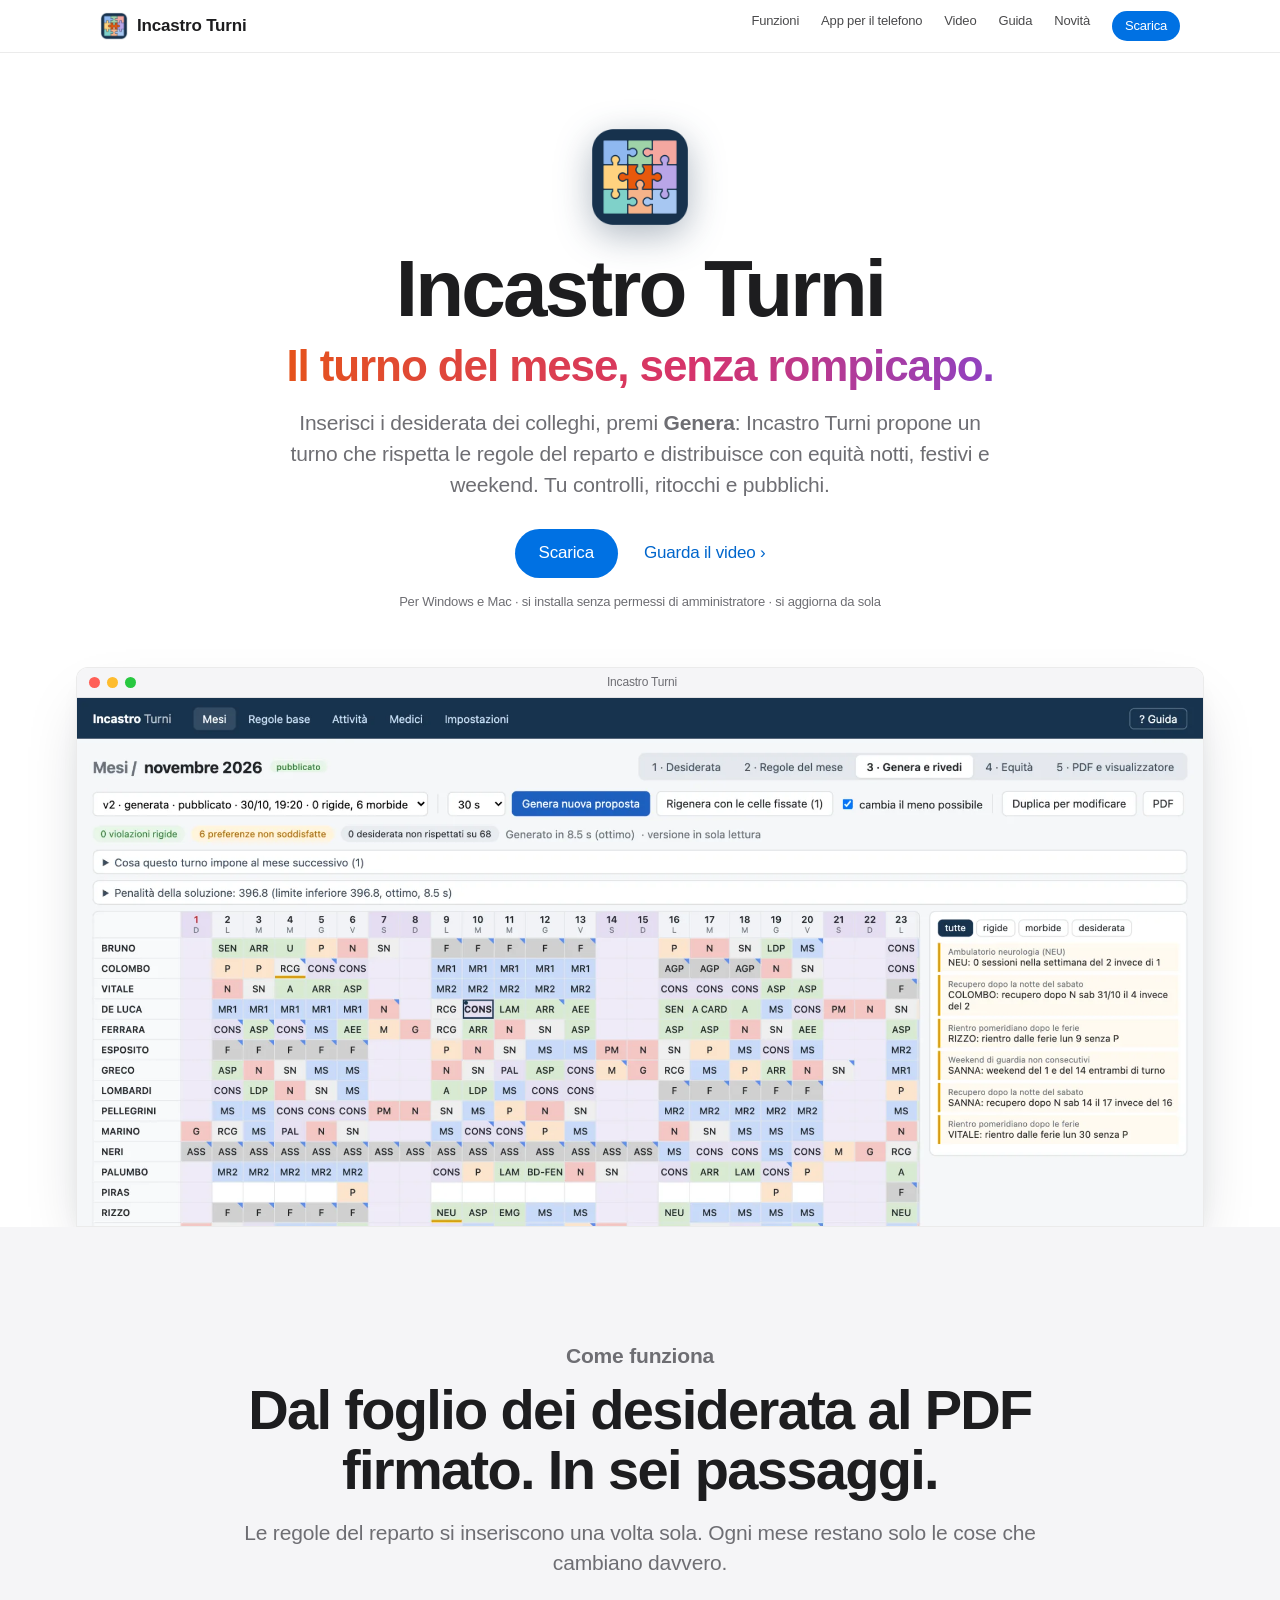
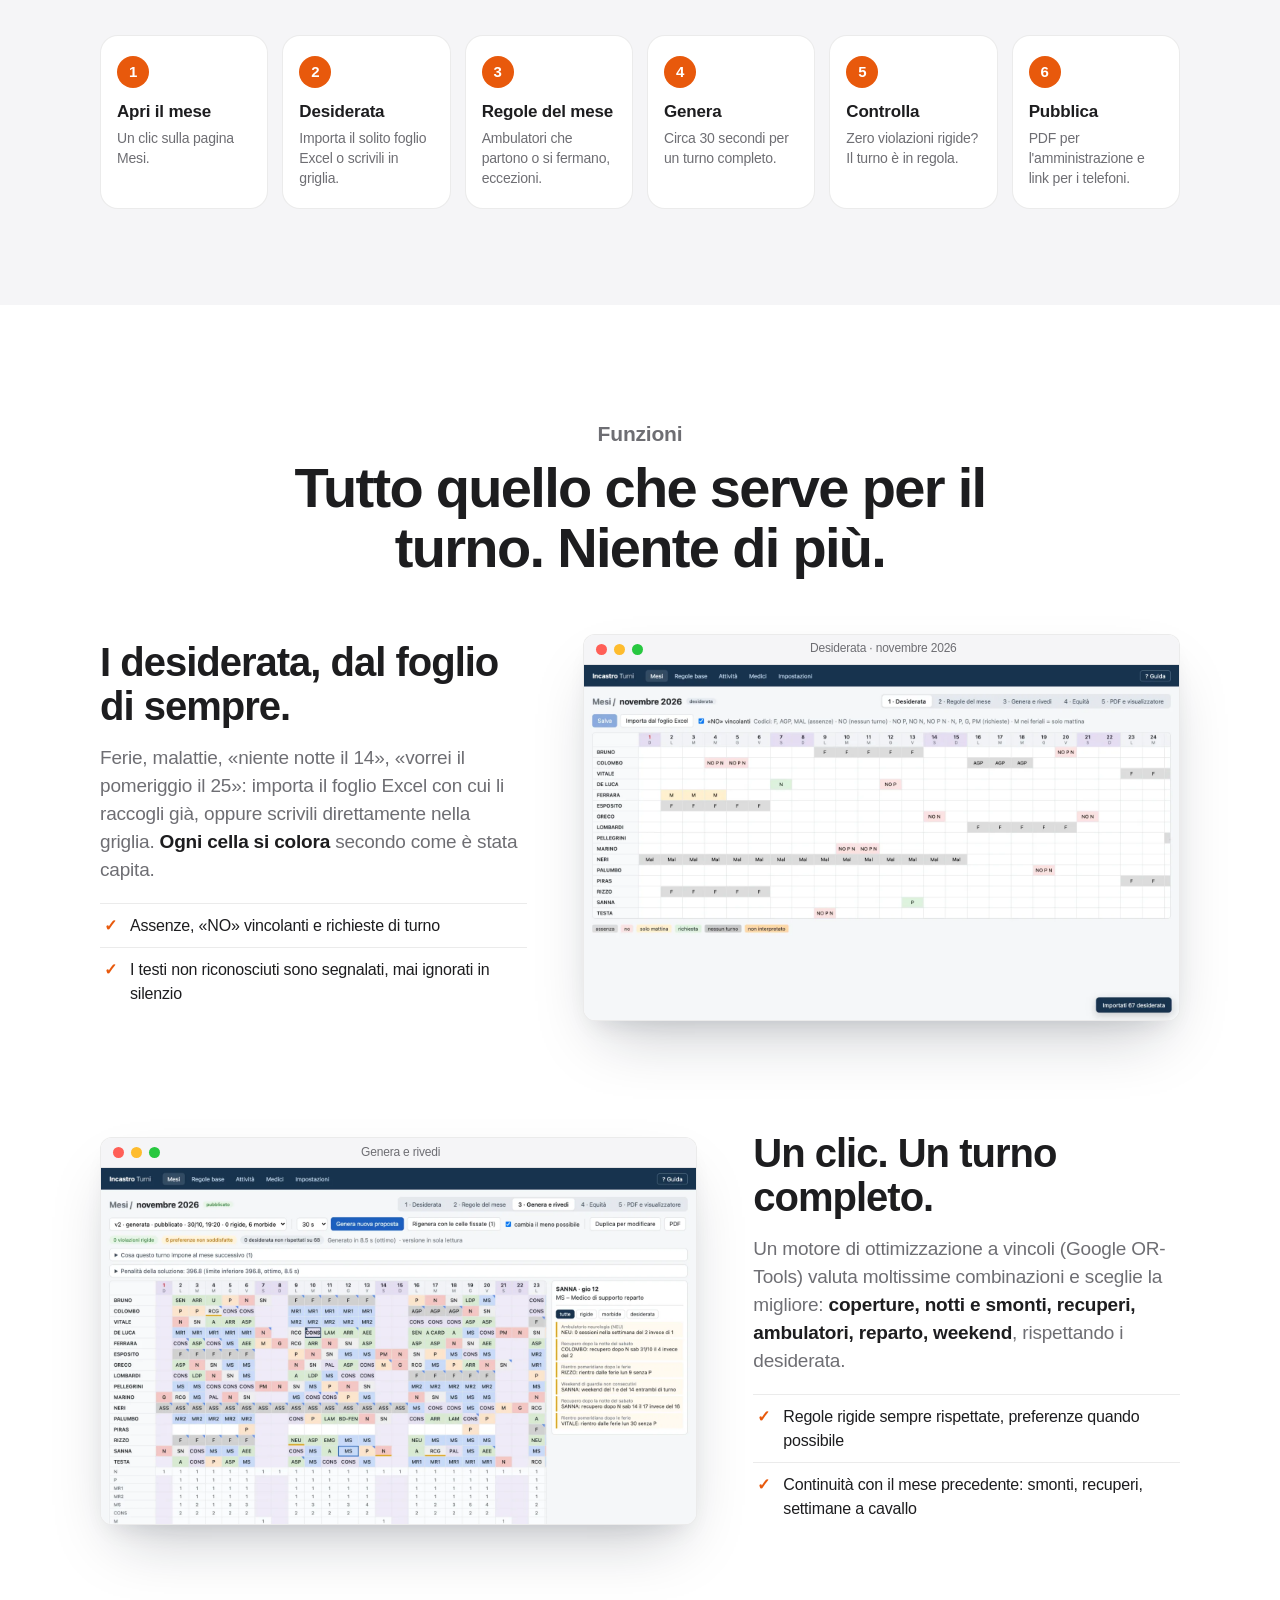
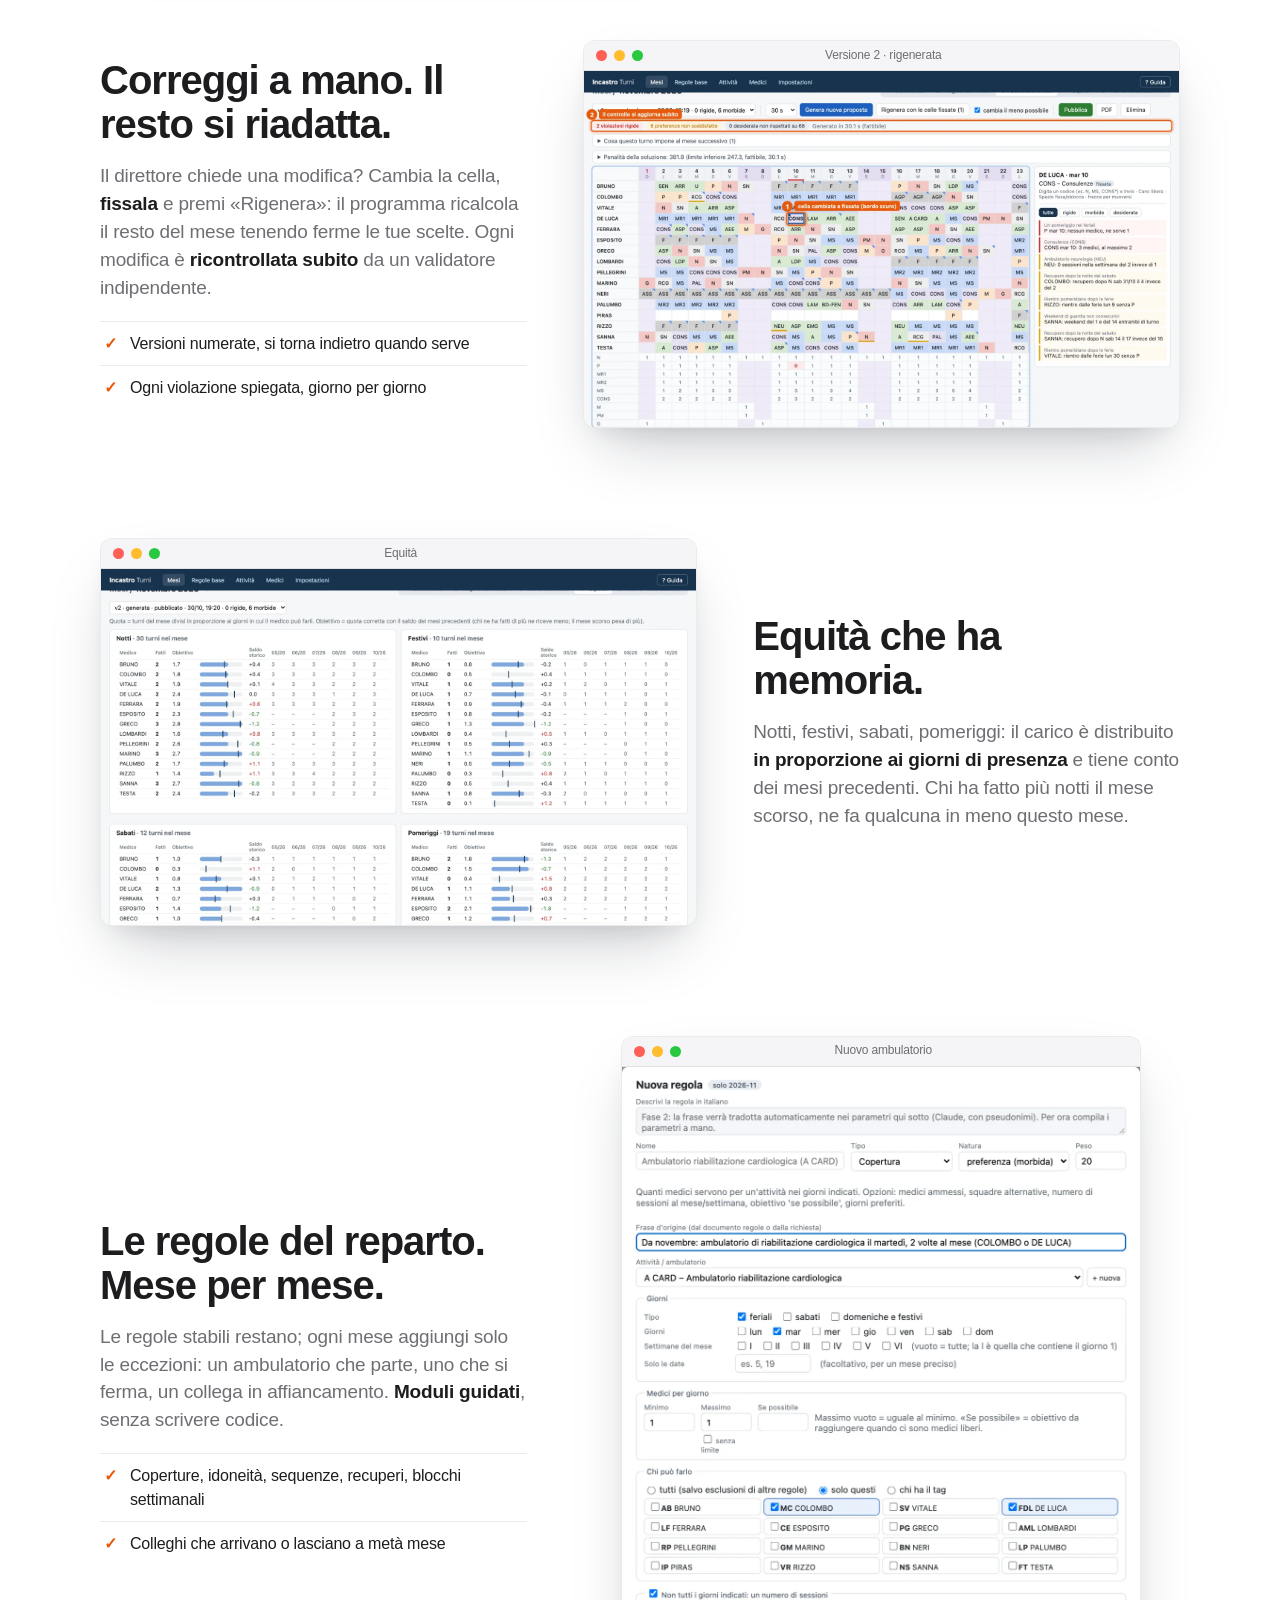
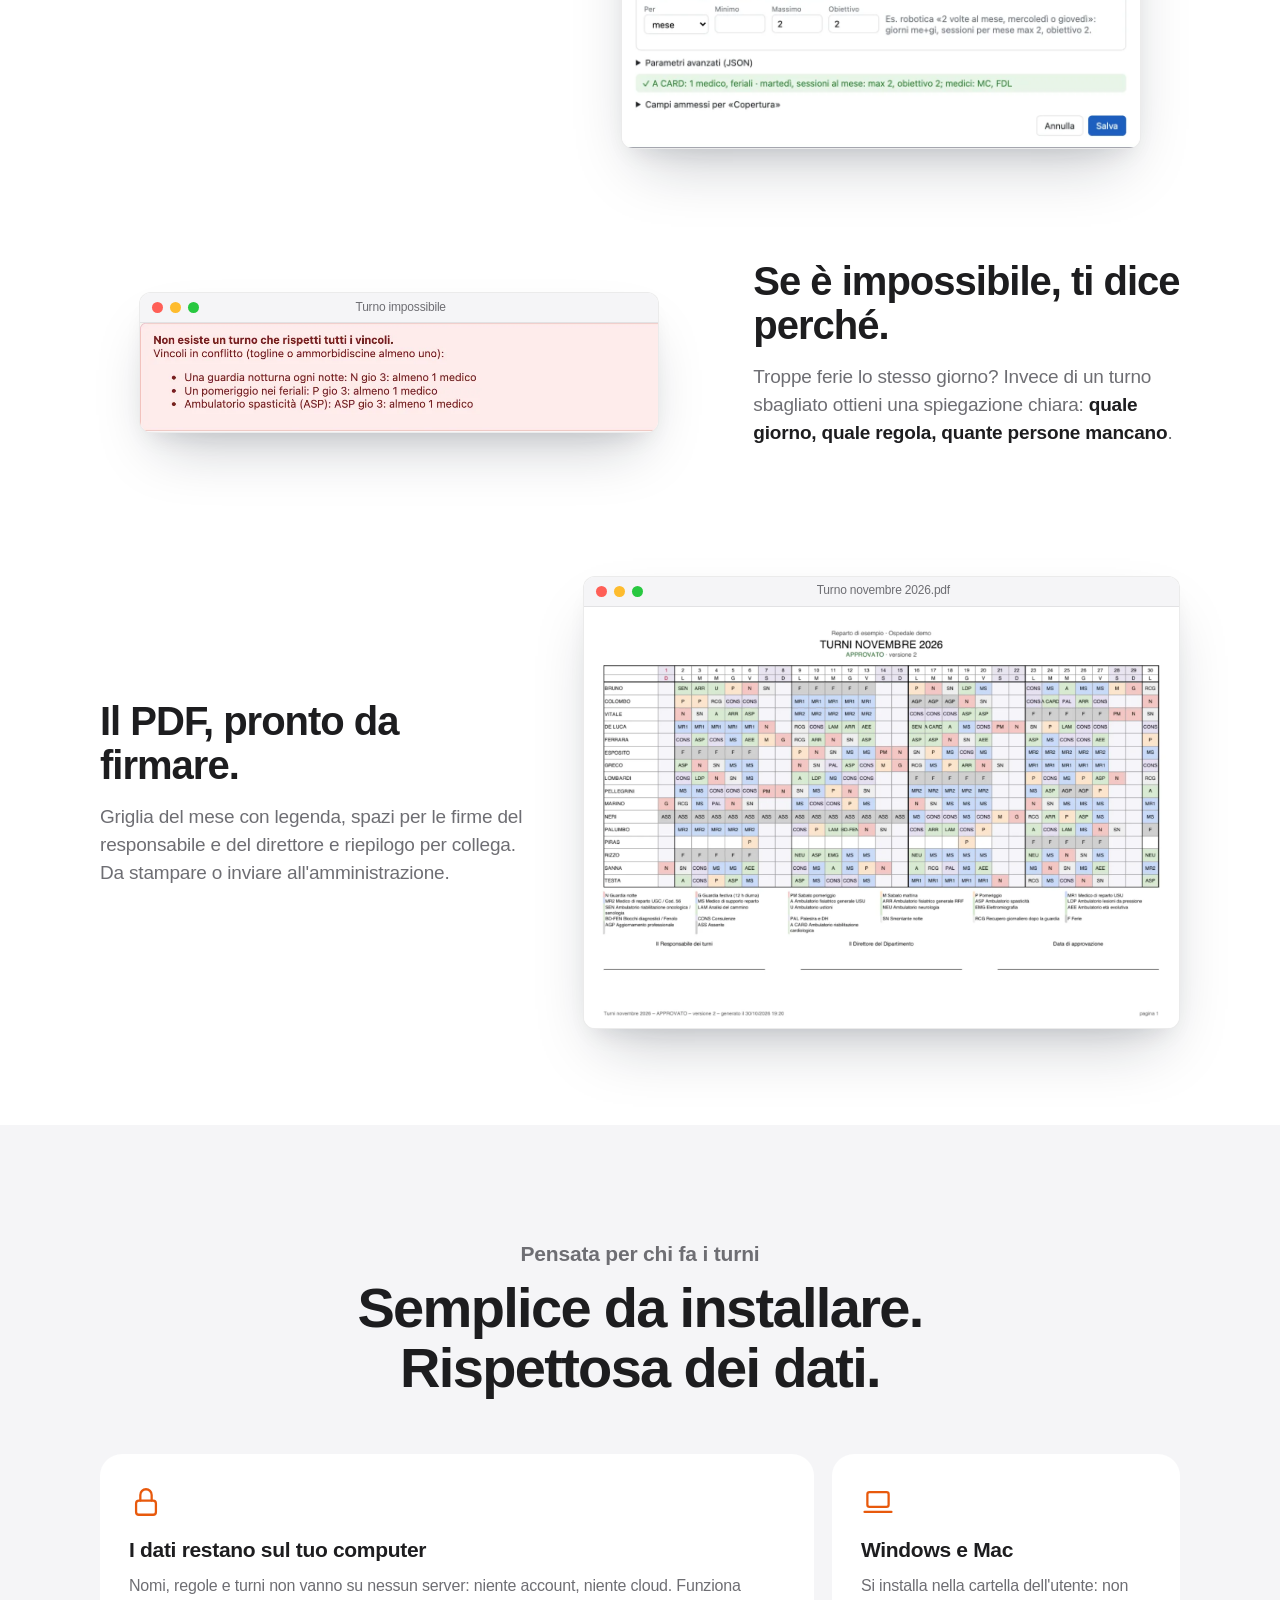
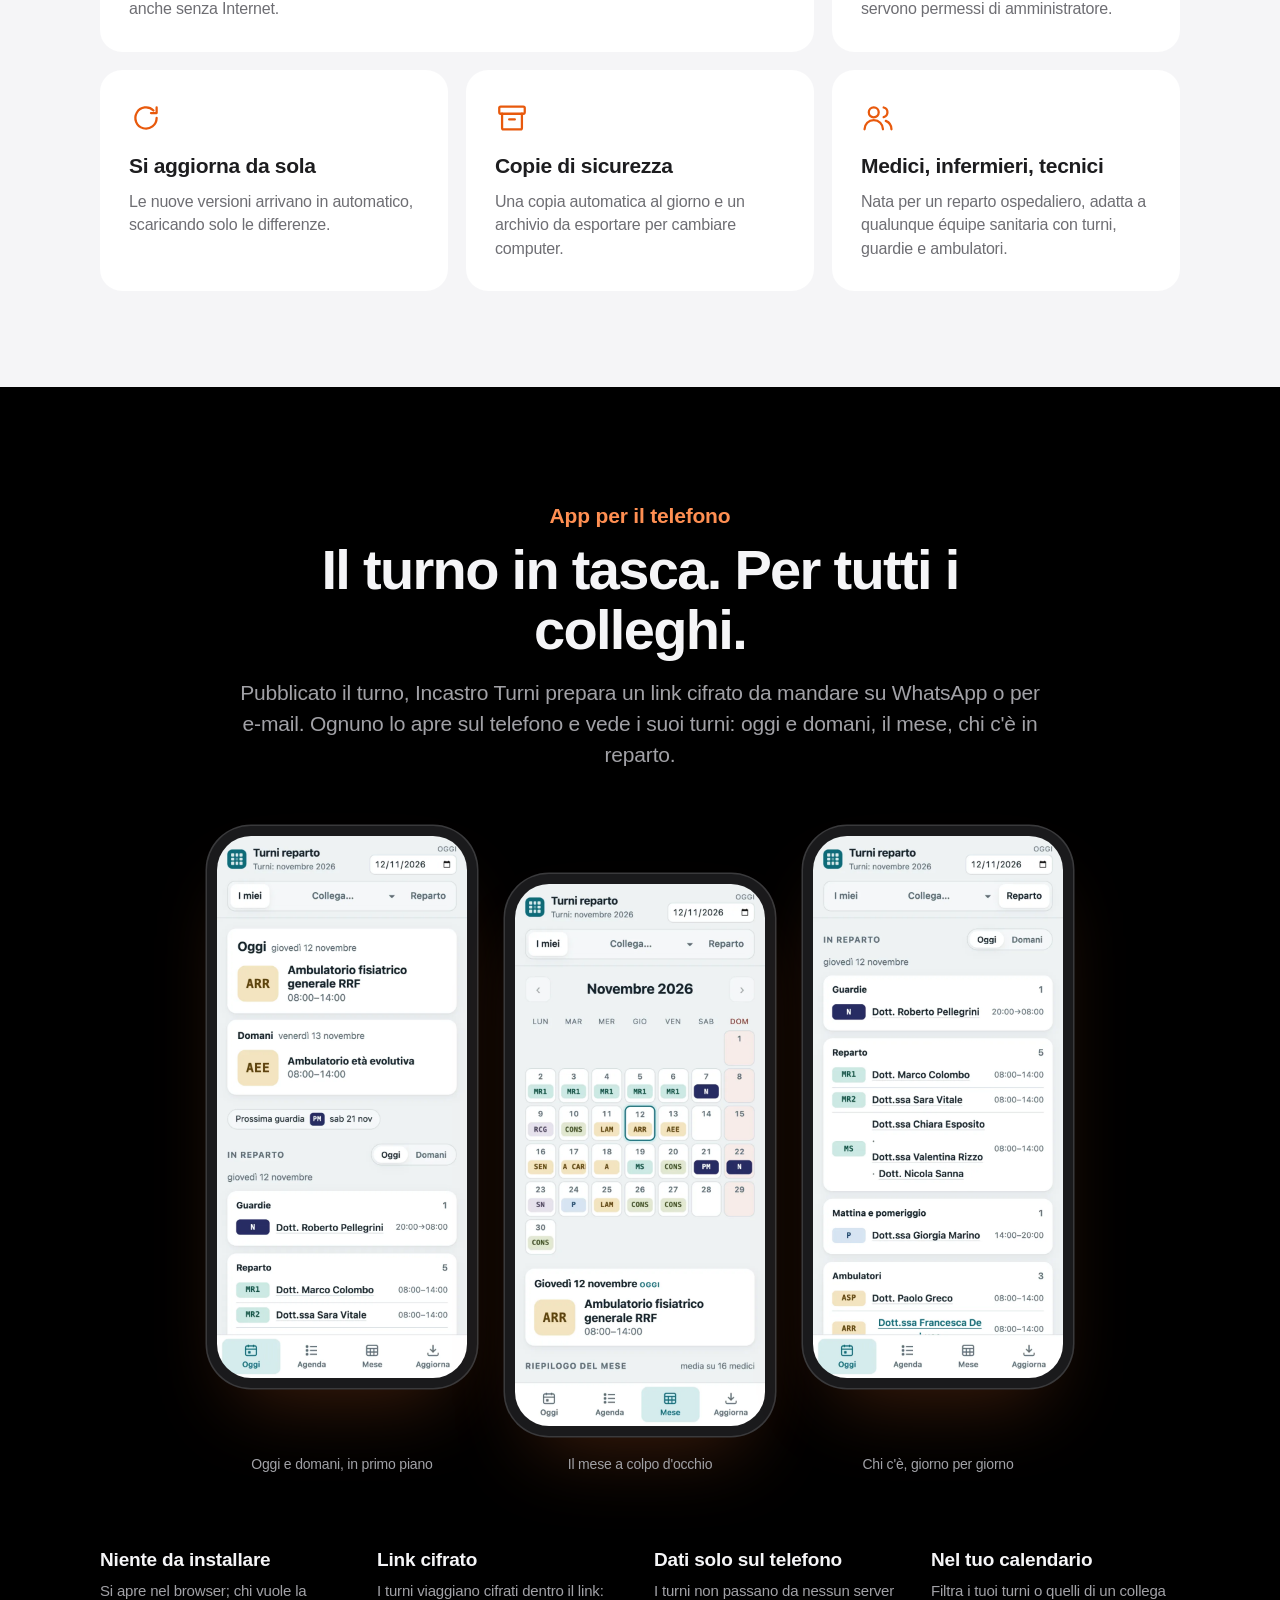
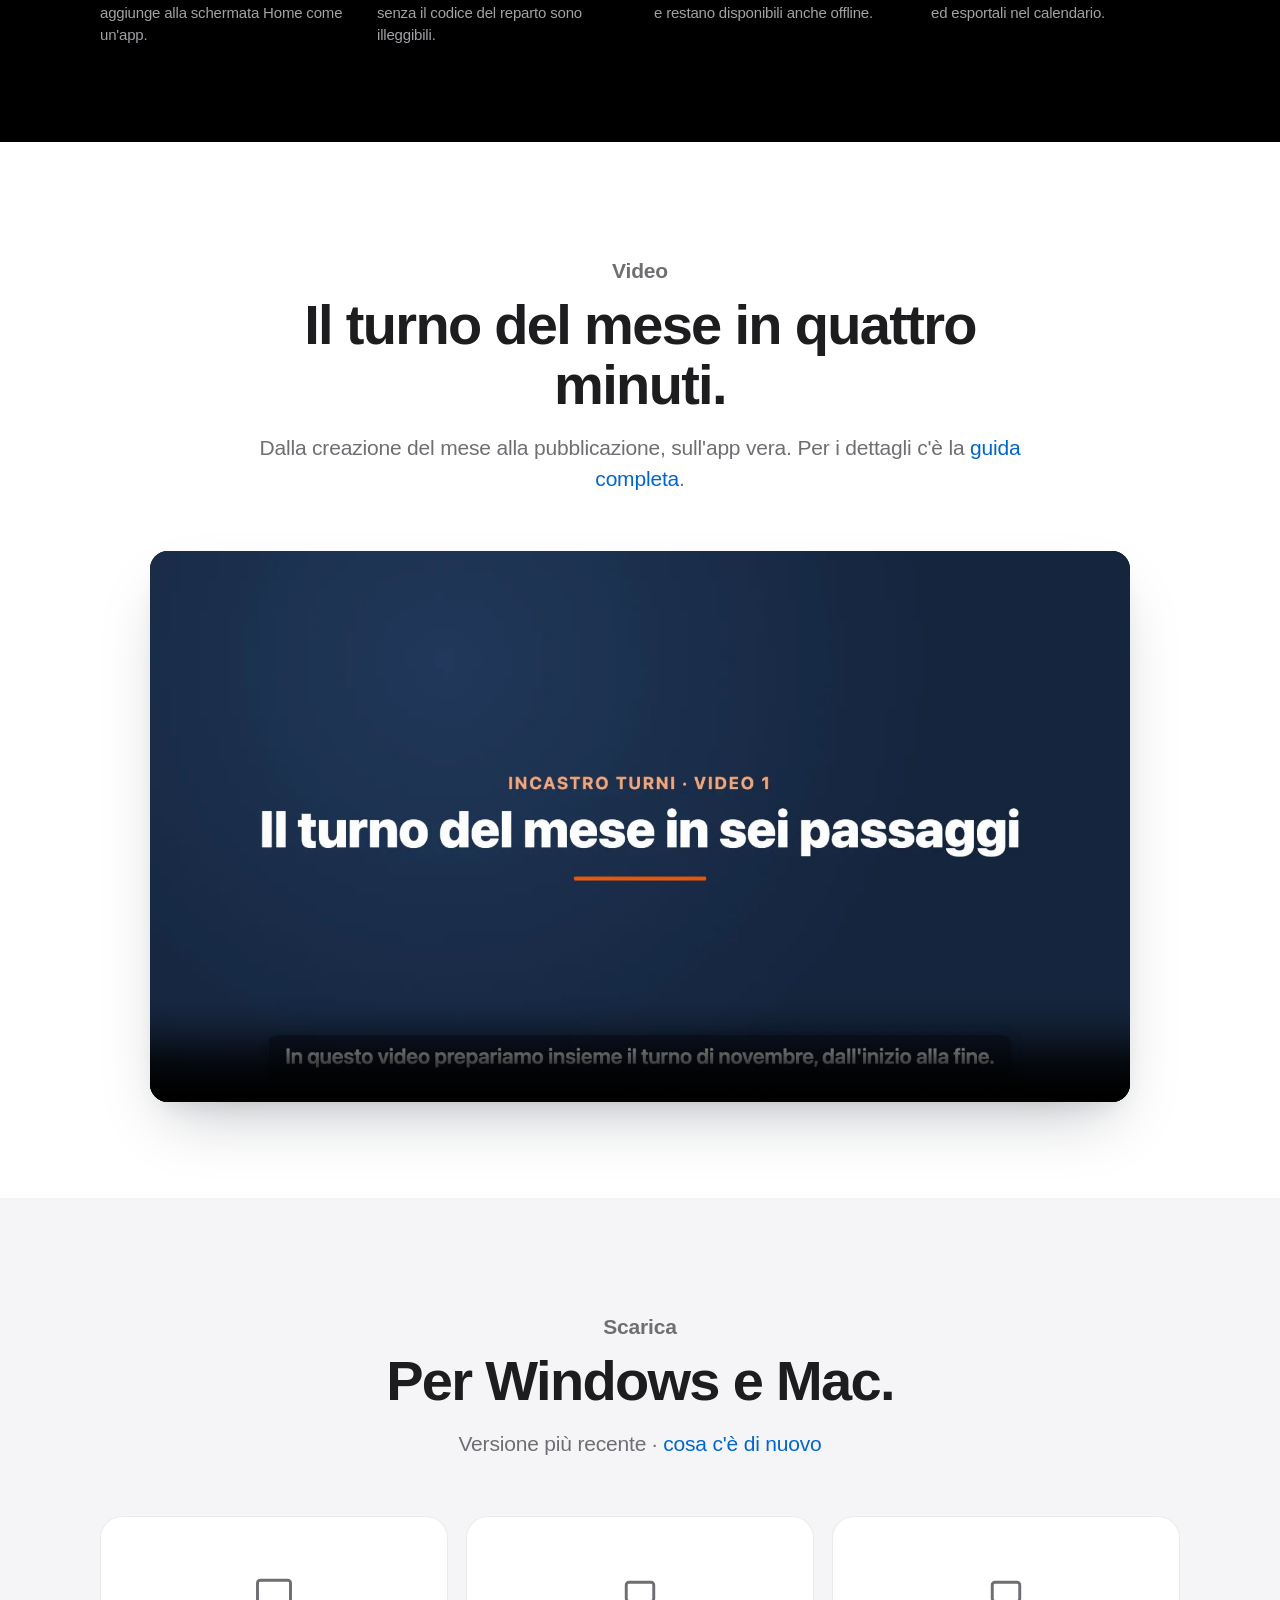
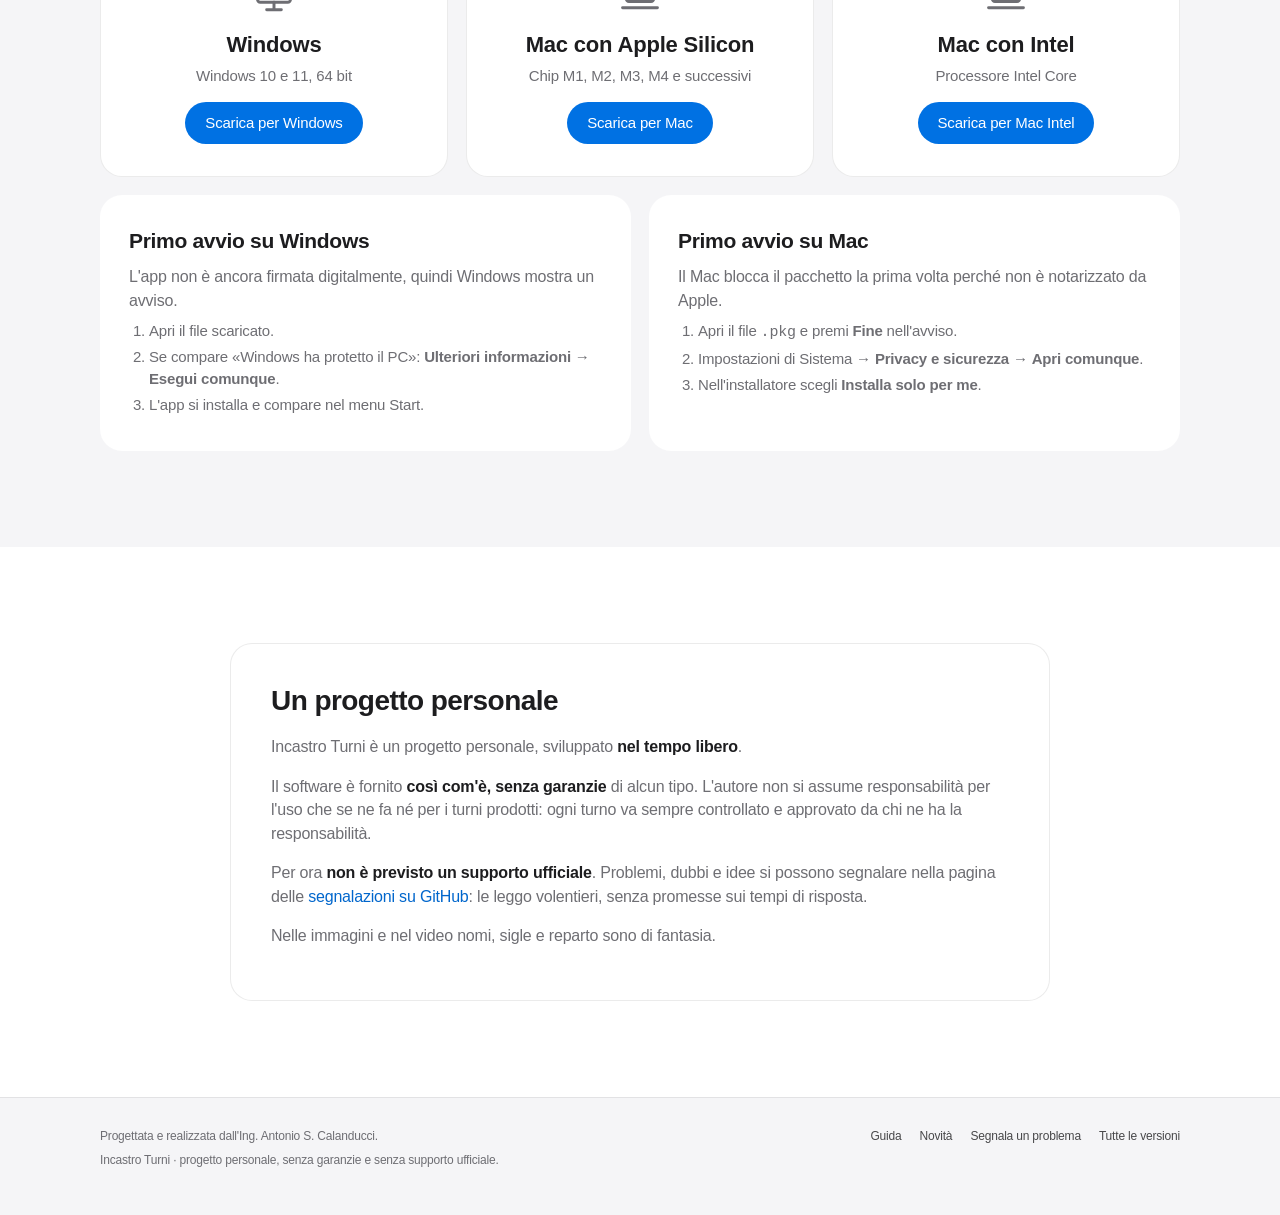
==== docs/index.html @ 1158a7be "Nuova icona a puzzle; tolto «gratis» in attesa della licenza Co-Authored-By: Claude Opus 5.5 <norepl" ====
<!doctype html>
<html lang="it">
<head>
<meta charset="utf-8">
<meta name="viewport" content="width=device-width, initial-scale=1">
<title>Incastro Turni – il turno del mese, senza rompicapo</title>
<meta name="description" content="App per Windows e Mac che genera il turno mensile del reparto da desiderata e regole, con controllo delle regole, equità, PDF da firmare e app per il telefono dei colleghi.">
<meta name="theme-color" content="#ffffff" media="(prefers-color-scheme: light)">
<meta name="theme-color" content="#000000" media="(prefers-color-scheme: dark)">
<meta property="og:title" content="Incastro Turni">
<meta property="og:description" content="Il turno del mese del reparto: desiderata, regole, generazione automatica, PDF e app per il telefono.">
<meta property="og:image" content="img/turno.webp">
<link rel="icon" href="img/icona.png">
<link rel="apple-touch-icon" href="img/icona.png">
<link rel="stylesheet" href="assets/sito.css">
</head>
<body>

<header class="nav" id="nav">
  <div class="contenitore">
    <a class="marchio" href="./"><img src="img/icona.png" alt="">Incastro Turni</a>
    <button class="menu-bottone" aria-label="Menu" aria-expanded="false" onclick="const n=document.getElementById('nav');this.setAttribute('aria-expanded',n.classList.toggle('aperto'))">
      <svg width="20" height="20" viewBox="0 0 20 20" fill="none" stroke="currentColor" stroke-width="1.6" stroke-linecap="round"><path d="M3 6h14M3 10h14M3 14h14"/></svg>
    </button>
    <nav class="voci">
      <a href="#funzioni">Funzioni</a>
      <a href="#telefono">App per il telefono</a>
      <a href="#video">Video</a>
      <a href="guida/">Guida</a>
      <a href="novita.html">Novità</a>
      <a class="pillola" href="#scarica">Scarica</a>
    </nav>
  </div>
</header>

<main>
<!-- eroe -->
<div class="eroe">
  <div class="contenitore">
    <img class="icona" src="img/icona.png" alt="">
    <h1>Incastro Turni</h1>
    <p class="slogan">Il turno del mese, senza rompicapo.</p>
    <p class="intro">Inserisci i desiderata dei colleghi, premi <b>Genera</b>: Incastro Turni propone un turno che rispetta
      le regole del reparto e distribuisce con equità notti, festivi e weekend. Tu controlli, ritocchi e pubblichi.</p>
    <div class="azioni">
      <a class="bottone" href="#scarica">Scarica</a>
      <a class="link-freccia" href="#video">Guarda il video</a>
    </div>
    <p class="nota-piccola">Per Windows e Mac · si installa senza permessi di amministratore · si aggiorna da sola</p>
  </div>
  <div class="schermo">
    <div class="finestra taglio">
      <div class="titolo"><i></i><i></i><i></i><span>Incastro Turni</span></div>
      <img src="img/turno.webp" alt="Il turno di novembre generato da Incastro Turni: una griglia con medici sulle righe e giorni sulle colonne, colorata per tipo di attività" width="2160" height="1290">
    </div>
  </div>
</div>

<!-- sei passaggi -->
<section class="grigio" id="come">
  <div class="contenitore">
    <div class="titolo-sezione">
      <p class="occhiello">Come funziona</p>
      <h2>Dal foglio dei desiderata al PDF firmato. In sei passaggi.</h2>
      <p>Le regole del reparto si inseriscono una volta sola. Ogni mese restano solo le cose che cambiano davvero.</p>
    </div>
    <ol class="passi">
      <li><b>Apri il mese</b><span>Un clic sulla pagina Mesi.</span></li>
      <li><b>Desiderata</b><span>Importa il solito foglio Excel o scrivili in griglia.</span></li>
      <li><b>Regole del mese</b><span>Ambulatori che partono o si fermano, eccezioni.</span></li>
      <li><b>Genera</b><span>Circa 30 secondi per un turno completo.</span></li>
      <li><b>Controlla</b><span>Zero violazioni rigide? Il turno è in regola.</span></li>
      <li><b>Pubblica</b><span>PDF per l'amministrazione e link per i telefoni.</span></li>
    </ol>
  </div>
</section>

<!-- funzioni -->
<section id="funzioni">
  <div class="contenitore">
    <div class="titolo-sezione">
      <p class="occhiello">Funzioni</p>
      <h2>Tutto quello che serve per il turno. Niente di più.</h2>
    </div>

    <div class="funzione">
      <div class="testo">
        <h3>I desiderata, dal foglio di sempre.</h3>
        <p>Ferie, malattie, «niente notte il 14», «vorrei il pomeriggio il 25»: importa il foglio Excel con cui li raccogli già,
          oppure scrivili direttamente nella griglia. <b>Ogni cella si colora</b> secondo come è stata capita.</p>
        <ul class="elenco">
          <li>Assenze, «NO» vincolanti e richieste di turno</li>
          <li>I testi non riconosciuti sono segnalati, mai ignorati in silenzio</li>
        </ul>
      </div>
      <div class="immagine"><div class="finestra"><div class="titolo"><i></i><i></i><i></i><span>Desiderata · novembre 2026</span></div>
        <img src="img/desiderata.webp" alt="Griglia dei desiderata di novembre con assenze, NO e richieste colorate" loading="lazy" width="2160" height="1290"></div></div>
    </div>

    <div class="funzione inversa">
      <div class="testo">
        <h3>Un clic. Un turno completo.</h3>
        <p>Un motore di ottimizzazione a vincoli (Google OR-Tools) valuta moltissime combinazioni e sceglie la migliore:
          <b>coperture, notti e smonti, recuperi, ambulatori, reparto, weekend</b>, rispettando i desiderata.</p>
        <ul class="elenco">
          <li>Regole rigide sempre rispettate, preferenze quando possibile</li>
          <li>Continuità con il mese precedente: smonti, recuperi, settimane a cavallo</li>
        </ul>
      </div>
      <div class="immagine"><div class="finestra"><div class="titolo"><i></i><i></i><i></i><span>Genera e rivedi</span></div>
        <img src="img/ispettore.webp" alt="Turno generato con il pannello di dettaglio di una cella" loading="lazy" width="2160" height="1290"></div></div>
    </div>

    <div class="funzione">
      <div class="testo">
        <h3>Correggi a mano. Il resto si riadatta.</h3>
        <p>Il direttore chiede una modifica? Cambia la cella, <b>fissala</b> e premi «Rigenera»: il programma ricalcola il resto
          del mese tenendo ferme le tue scelte. Ogni modifica è <b>ricontrollata subito</b> da un validatore indipendente.</p>
        <ul class="elenco">
          <li>Versioni numerate, si torna indietro quando serve</li>
          <li>Ogni violazione spiegata, giorno per giorno</li>
        </ul>
      </div>
      <div class="immagine"><div class="finestra"><div class="titolo"><i></i><i></i><i></i><span>Versione 2 · rigenerata</span></div>
        <img src="img/rigenera.webp" alt="Turno rigenerato con una cella fissata a mano" loading="lazy" width="2160" height="1290"></div></div>
    </div>

    <div class="funzione inversa">
      <div class="testo">
        <h3>Equità che ha memoria.</h3>
        <p>Notti, festivi, sabati, pomeriggi: il carico è distribuito <b>in proporzione ai giorni di presenza</b> e tiene conto
          dei mesi precedenti. Chi ha fatto più notti il mese scorso, ne fa qualcuna in meno questo mese.</p>
      </div>
      <div class="immagine"><div class="finestra"><div class="titolo"><i></i><i></i><i></i><span>Equità</span></div>
        <img src="img/equita.webp" alt="Tabella dell'equità con i conteggi per collega e lo scarto dall'obiettivo" loading="lazy" width="2160" height="1290"></div></div>
    </div>

    <div class="funzione">
      <div class="testo">
        <h3>Le regole del reparto. Mese per mese.</h3>
        <p>Le regole stabili restano; ogni mese aggiungi solo le eccezioni: un ambulatorio che parte, uno che si ferma,
          un collega in affiancamento. <b>Moduli guidati</b>, senza scrivere codice.</p>
        <ul class="elenco">
          <li>Coperture, idoneità, sequenze, recuperi, blocchi settimanali</li>
          <li>Colleghi che arrivano o lasciano a metà mese</li>
        </ul>
      </div>
      <div class="immagine stretta"><div class="finestra"><div class="titolo"><i></i><i></i><i></i><span>Nuovo ambulatorio</span></div>
        <img src="img/regola.webp" alt="Modulo per aggiungere un ambulatorio nel mese" loading="lazy"></div></div>
    </div>

    <div class="funzione inversa">
      <div class="testo">
        <h3>Se è impossibile, ti dice perché.</h3>
        <p>Troppe ferie lo stesso giorno? Invece di un turno sbagliato ottieni una spiegazione chiara:
          <b>quale giorno, quale regola, quante persone mancano</b>.</p>
      </div>
      <div class="immagine stretta"><div class="finestra"><div class="titolo"><i></i><i></i><i></i><span>Turno impossibile</span></div>
        <img src="img/impossibile.webp" alt="Messaggio che spiega perché il turno non si può fare" loading="lazy"></div></div>
    </div>

    <div class="funzione">
      <div class="testo">
        <h3>Il PDF, pronto da firmare.</h3>
        <p>Griglia del mese con legenda, spazi per le firme del responsabile e del direttore e riepilogo per collega.
          Da stampare o inviare all'amministrazione.</p>
      </div>
      <div class="immagine"><div class="finestra"><div class="titolo"><i></i><i></i><i></i><span>Turno novembre 2026.pdf</span></div>
        <img src="img/pdf.webp" alt="Anteprima del PDF del turno" loading="lazy"></div></div>
    </div>
  </div>
</section>

<!-- riquadri -->
<section class="grigio">
  <div class="contenitore">
    <div class="titolo-sezione">
      <p class="occhiello">Pensata per chi fa i turni</p>
      <h2>Semplice da installare. Rispettosa dei dati.</h2>
    </div>
    <div class="riquadri">
      <div class="riquadro largo"><span class="simbolo"><svg viewBox="0 0 24 24" aria-hidden="true"><rect x="5" y="11" width="14" height="10" rx="2"/><path d="M8 11V7a4 4 0 0 1 8 0v4"/></svg></span><h3>I dati restano sul tuo computer</h3>
        <p>Nomi, regole e turni non vanno su nessun server: niente account, niente cloud. Funziona anche senza Internet.</p></div>
      <div class="riquadro"><span class="simbolo"><svg viewBox="0 0 24 24" aria-hidden="true"><rect x="4.5" y="5" width="15" height="10.5" rx="1.5"/><path d="M2.5 19h19"/></svg></span><h3>Windows e Mac</h3>
        <p>Si installa nella cartella dell'utente: non servono permessi di amministratore.</p></div>
      <div class="riquadro"><span class="simbolo"><svg viewBox="0 0 24 24" aria-hidden="true"><path d="M19.5 12a7.5 7.5 0 1 1-2.2-5.3"/><path d="M19.5 4.5v4h-4"/></svg></span><h3>Si aggiorna da sola</h3>
        <p>Le nuove versioni arrivano in automatico, scaricando solo le differenze.</p></div>
      <div class="riquadro"><span class="simbolo"><svg viewBox="0 0 24 24" aria-hidden="true"><rect x="3" y="4" width="18" height="5" rx="1"/><path d="M5 9v10a1 1 0 0 0 1 1h12a1 1 0 0 0 1-1V9M10 13h4"/></svg></span><h3>Copie di sicurezza</h3>
        <p>Una copia automatica al giorno e un archivio da esportare per cambiare computer.</p></div>
      <div class="riquadro"><span class="simbolo"><svg viewBox="0 0 24 24" aria-hidden="true"><circle cx="9" cy="8" r="3.5"/><path d="M2.5 20a6.5 6.5 0 0 1 13 0"/><path d="M16 4.6a3.5 3.5 0 0 1 0 6.8M17.5 14a6.5 6.5 0 0 1 4 6"/></svg></span><h3>Medici, infermieri, tecnici</h3>
        <p>Nata per un reparto ospedaliero, adatta a qualunque équipe sanitaria con turni, guardie e ambulatori.</p></div>
    </div>
  </div>
</section>

<!-- app per il telefono -->
<section class="scura" id="telefono">
  <div class="contenitore">
    <div class="titolo-sezione">
      <p class="occhiello">App per il telefono</p>
      <h2>Il turno in tasca. Per tutti i colleghi.</h2>
      <p>Pubblicato il turno, Incastro Turni prepara un link cifrato da mandare su WhatsApp o per e-mail.
        Ognuno lo apre sul telefono e vede i suoi turni: oggi e domani, il mese, chi c'è in reparto.</p>
    </div>
    <div class="telefoni">
      <div class="telefono"><img src="img/telefono-oggi.webp" alt="Schermata Oggi dell'app per il telefono" loading="lazy"></div>
      <div class="telefono"><img src="img/telefono-mese.webp" alt="Calendario del mese sull'app per il telefono" loading="lazy"></div>
      <div class="telefono"><img src="img/telefono-reparto.webp" alt="Chi c'è in reparto in un giorno" loading="lazy"></div>
    </div>
    <div class="didascalie"><div>Oggi e domani, in primo piano</div><div>Il mese a colpo d'occhio</div><div>Chi c'è, giorno per giorno</div></div>
    <div class="punti">
      <div><h3>Niente da installare</h3><p>Si apre nel browser; chi vuole la aggiunge alla schermata Home come un'app.</p></div>
      <div><h3>Link cifrato</h3><p>I turni viaggiano cifrati dentro il link: senza il codice del reparto sono illeggibili.</p></div>
      <div><h3>Dati solo sul telefono</h3><p>I turni non passano da nessun server e restano disponibili anche offline.</p></div>
      <div><h3>Nel tuo calendario</h3><p>Filtra i tuoi turni o quelli di un collega ed esportali nel calendario.</p></div>
    </div>
  </div>
</section>

<!-- video -->
<section id="video">
  <div class="contenitore">
    <div class="titolo-sezione">
      <p class="occhiello">Video</p>
      <h2>Il turno del mese in quattro minuti.</h2>
      <p>Dalla creazione del mese alla pubblicazione, sull'app vera. Per i dettagli c'è la <a href="guida/">guida completa</a>.</p>
    </div>
    <div class="video">
      <video controls preload="none" playsinline poster="img/video-poster.webp" width="1920" height="1080">
        <source src="video/turno-del-mese.mp4" type="video/mp4">
        <a href="video/turno-del-mese.mp4">Scarica il video</a>
      </video>
    </div>
  </div>
</section>

<!-- scarica -->
<section class="grigio" id="scarica">
  <div class="contenitore">
    <div class="titolo-sezione">
      <p class="occhiello">Scarica</p>
      <h2>Per Windows e Mac.</h2>
      <p>Versione <span id="versione">più recente</span> · <a href="novita.html">cosa c'è di nuovo</a></p>
    </div>
    <div class="scarica">
      <div class="piattaforma" data-os="windows">
        <div class="etichetta-consigliata"></div>
        <div class="simbolo"><svg viewBox="0 0 24 24" aria-hidden="true"><rect x="3" y="4" width="18" height="12" rx="1.5"/><path d="M8 20h8M12 16v4"/></svg></div><h3>Windows</h3><p>Windows 10 e 11, 64 bit</p>
        <a class="bottone" href="https://github.com/acaland/incastro-turni-releases/releases/latest/download/IncastroTurni-win-x64-Setup.exe">Scarica per Windows</a>
      </div>
      <div class="piattaforma" data-os="mac">
        <div class="etichetta-consigliata"></div>
        <div class="simbolo"><svg viewBox="0 0 24 24" aria-hidden="true"><rect x="4.5" y="5" width="15" height="10.5" rx="1.5"/><path d="M2.5 19h19"/></svg></div><h3>Mac con Apple Silicon</h3><p>Chip M1, M2, M3, M4 e successivi</p>
        <a class="bottone" href="https://github.com/acaland/incastro-turni-releases/releases/latest/download/IncastroTurni-osx-arm64-Setup.pkg">Scarica per Mac</a>
      </div>
      <div class="piattaforma" data-os="mac-intel">
        <div class="etichetta-consigliata"></div>
        <div class="simbolo"><svg viewBox="0 0 24 24" aria-hidden="true"><rect x="4.5" y="5" width="15" height="10.5" rx="1.5"/><path d="M2.5 19h19"/></svg></div><h3>Mac con Intel</h3><p>Processore Intel Core</p>
        <a class="bottone" href="https://github.com/acaland/incastro-turni-releases/releases/latest/download/IncastroTurni-osx-x64-Setup.pkg">Scarica per Mac Intel</a>
      </div>
    </div>
    <div class="installazione">
      <div class="riquadro"><h3>Primo avvio su Windows</h3>
        <p>L'app non è ancora firmata digitalmente, quindi Windows mostra un avviso.</p>
        <ol><li>Apri il file scaricato.</li><li>Se compare «Windows ha protetto il PC»: <b>Ulteriori informazioni</b> → <b>Esegui comunque</b>.</li><li>L'app si installa e compare nel menu Start.</li></ol></div>
      <div class="riquadro"><h3>Primo avvio su Mac</h3>
        <p>Il Mac blocca il pacchetto la prima volta perché non è notarizzato da Apple.</p>
        <ol><li>Apri il file <code>.pkg</code> e premi <b>Fine</b> nell'avviso.</li><li>Impostazioni di Sistema → <b>Privacy e sicurezza</b> → <b>Apri comunque</b>.</li><li>Nell'installatore scegli <b>Installa solo per me</b>.</li></ol></div>
    </div>
  </div>
</section>

<!-- avvertenze -->
<section id="note">
  <div class="contenitore">
    <div class="avvertenze">
      <h2>Un progetto personale</h2>
      <p>Incastro Turni è un progetto personale, sviluppato <b>nel tempo libero</b>.</p>
      <p>Il software è fornito <b>così com'è, senza garanzie</b> di alcun tipo. L'autore non si assume responsabilità per l'uso
        che se ne fa né per i turni prodotti: ogni turno va sempre controllato e approvato da chi ne ha la responsabilità.</p>
      <p>Per ora <b>non è previsto un supporto ufficiale</b>. Problemi, dubbi e idee si possono segnalare nella pagina delle
        <a href="https://github.com/acaland/incastro-turni-releases/issues">segnalazioni su GitHub</a>: le leggo volentieri,
        senza promesse sui tempi di risposta.</p>
      <p>Nelle immagini e nel video nomi, sigle e reparto sono di fantasia.</p>
    </div>
  </div>
</section>
</main>

<footer>
  <div class="contenitore righe">
    <div>
      <p>Progettata e realizzata dall'Ing. Antonio S. Calanducci.</p>
      <p>Incastro Turni · progetto personale, senza garanzie e senza supporto ufficiale.</p>
    </div>
    <nav>
      <a href="guida/">Guida</a>
      <a href="novita.html">Novità</a>
      <a href="https://github.com/acaland/incastro-turni-releases/issues">Segnala un problema</a>
      <a href="https://github.com/acaland/incastro-turni-releases/releases">Tutte le versioni</a>
    </nav>
  </div>
</footer>

<script>
// evidenzia il download adatto al sistema e mostra il numero dell'ultima versione
(function () {
  var ua = navigator.userAgent, mobile = /iPhone|iPad|Android/.test(ua) || (/Macintosh/.test(ua) && navigator.maxTouchPoints > 1);
  var os = mobile ? null : /Windows/.test(ua) ? "windows" : /Macintosh/.test(ua) ? "mac" : null;
  if (os) {
    var el = document.querySelector('.piattaforma[data-os="' + os + '"]');
    el.classList.add("consigliata");
    el.querySelector(".etichetta-consigliata").textContent = "Per il tuo computer";
  }
  fetch("https://api.github.com/repos/acaland/incastro-turni-releases/releases/latest")
    .then(function (r) { return r.ok ? r.json() : null; })
    .then(function (r) { if (r && r.tag_name) document.getElementById("versione").textContent = r.tag_name.replace(/^v/, ""); })
    .catch(function () {});
  document.querySelectorAll(".nav .voci a").forEach(function (a) {
    a.addEventListener("click", function () { document.getElementById("nav").classList.remove("aperto"); });
  });
})();
</script>
</body>
</html>
---- docs/assets/sito.css ----
/* Incastro Turni – sito pubblico (GitHub Pages). Nessuna risorsa esterna: font di sistema. */
:root {
  --sfondo: #ffffff;
  --sfondo-2: #f5f5f7;
  --sfondo-3: #ffffff;
  --testo: #1d1d1f;
  --testo-2: #6e6e73;
  --bordo: rgba(0, 0, 0, .08);
  --accento: #e8590c;
  --accento-testo: #c2410c;
  --blu: #0071e3;
  --blu-testo: #0066cc;
  --navy: #1b3350;
  --ombra: 0 30px 60px -20px rgba(16, 24, 40, .25), 0 12px 24px -12px rgba(16, 24, 40, .12);
  --barra: rgba(255, 255, 255, .72);
  --raggio: 22px;
  --larghezza: 1080px;
  color-scheme: light;
}
@media (prefers-color-scheme: dark) {
  :root {
    --sfondo: #000000;
    --sfondo-2: #111113;
    --sfondo-3: #1c1c1e;
    --testo: #f5f5f7;
    --testo-2: #a1a1a6;
    --bordo: rgba(255, 255, 255, .12);
    --accento: #ff7a33;
    --accento-testo: #ff8f52;
    --blu: #2997ff;
    --blu-testo: #2997ff;
    --ombra: 0 30px 60px -20px rgba(0, 0, 0, .7), 0 0 0 1px rgba(255, 255, 255, .08);
    --barra: rgba(22, 22, 23, .72);
    color-scheme: dark;
  }
  .finestra img, .telefono img { filter: brightness(.9); }
}

* { box-sizing: border-box; }
html { scroll-behavior: smooth; scroll-padding-top: 64px; -webkit-text-size-adjust: 100%; }
body {
  margin: 0; background: var(--sfondo); color: var(--testo);
  font: 17px/1.47 -apple-system, BlinkMacSystemFont, "SF Pro Text", "Segoe UI", "Helvetica Neue", Helvetica, Arial, sans-serif;
  letter-spacing: -.011em; -webkit-font-smoothing: antialiased;
}
img, video { max-width: 100%; display: block; }
a { color: var(--blu-testo); text-decoration: none; }
a:hover { text-decoration: underline; }
h1, h2, h3 { font-family: -apple-system, BlinkMacSystemFont, "SF Pro Display", "Segoe UI", "Helvetica Neue", Arial, sans-serif; margin: 0; }
p { margin: 0 0 1em; }
.contenitore { width: min(var(--larghezza), calc(100% - 32px)); margin: 0 auto; }

/* barra di navigazione traslucida */
.nav {
  position: sticky; top: 0; z-index: 50; background: var(--barra);
  backdrop-filter: saturate(180%) blur(20px); -webkit-backdrop-filter: saturate(180%) blur(20px);
  border-bottom: 1px solid var(--bordo);
}
.nav .contenitore { display: flex; align-items: center; gap: 22px; height: 52px; }
.marchio { display: flex; align-items: center; gap: 9px; color: var(--testo); font-weight: 600; font-size: 17px; white-space: nowrap; }
.marchio:hover { text-decoration: none; }
.marchio img { width: 28px; height: 28px; }
.nav .voci { display: flex; gap: 22px; margin-left: auto; font-size: 13px; }
.nav .voci a { color: var(--testo); opacity: .8; }
.nav .voci a:hover { opacity: 1; text-decoration: none; }
.nav .voci a[aria-current] { opacity: 1; font-weight: 600; }
.pillola {
  display: inline-flex; align-items: center; gap: 6px; padding: 5px 13px; border-radius: 980px;
  background: var(--blu); color: #fff !important; font-size: 13px; font-weight: 500; opacity: 1 !important; white-space: nowrap;
}
.pillola:hover { text-decoration: none; filter: brightness(1.08); }
.menu-bottone { display: none; margin-left: auto; background: none; border: 0; color: var(--testo); padding: 8px; cursor: pointer; }
@media (max-width: 760px) {
  .menu-bottone { display: block; }
  .nav .voci {
    display: none; position: absolute; left: 0; right: 0; top: 52px; flex-direction: column; gap: 0;
    background: var(--sfondo); border-bottom: 1px solid var(--bordo); padding: 8px 16px 16px; font-size: 17px;
  }
  .nav.aperto .voci { display: flex; }
  .nav .voci a { padding: 12px 0; border-bottom: 1px solid var(--bordo); }
  .nav .voci .pillola { margin-top: 14px; justify-content: center; padding: 10px; font-size: 16px; border: 0; }
}

/* eroe */
.eroe { text-align: center; padding: 72px 0 0; overflow: hidden; }
.eroe .icona { width: 104px; height: 104px; margin: 0 auto 18px; filter: drop-shadow(0 10px 18px rgba(27, 51, 80, .35)); }
.eroe h1 { font-size: clamp(44px, 8vw, 80px); line-height: 1.05; letter-spacing: -.035em; font-weight: 700; }
.eroe .slogan {
  font-size: clamp(26px, 4.2vw, 44px); line-height: 1.12; font-weight: 600; letter-spacing: -.025em; margin: 10px 0 18px;
  background: linear-gradient(92deg, var(--accento) 10%, #d6336c 55%, #7048e8 95%); -webkit-background-clip: text; background-clip: text; color: transparent;
}
.eroe .intro { font-size: clamp(18px, 2.2vw, 21px); color: var(--testo-2); max-width: 720px; margin: 0 auto 28px; }
.azioni { display: flex; gap: 14px 26px; justify-content: center; align-items: center; flex-wrap: wrap; }
.bottone {
  display: inline-block; padding: 12px 24px; border-radius: 980px; background: var(--blu); color: #fff; font-size: 17px; font-weight: 500;
}
.bottone:hover { text-decoration: none; filter: brightness(1.08); }
.link-freccia { font-size: 17px; }
.link-freccia::after { content: " ›"; }
.nota-piccola { font-size: 13px; color: var(--testo-2); margin-top: 14px; }
.eroe .schermo { margin: 56px auto 0; max-width: 1160px; padding: 0 16px; }

/* finestra stile macOS attorno agli screenshot */
.finestra { border-radius: 12px; overflow: hidden; background: var(--sfondo-3); box-shadow: var(--ombra); border: 1px solid var(--bordo); }
.finestra .titolo { height: 30px; display: flex; align-items: center; gap: 7px; padding: 0 12px; background: var(--sfondo-2); border-bottom: 1px solid var(--bordo); }
.finestra .titolo i { width: 11px; height: 11px; border-radius: 50%; background: #ff5f57; }
.finestra .titolo i:nth-child(2) { background: #febc2e; }
.finestra .titolo i:nth-child(3) { background: #28c840; }
.finestra .titolo span { flex: 1; text-align: center; font-size: 12px; color: var(--testo-2); margin-right: 50px; }
.finestra img { width: 100%; height: auto; }
.eroe .finestra { border-bottom-left-radius: 0; border-bottom-right-radius: 0; }
.taglio { max-height: 560px; overflow: hidden; }
@media (max-width: 760px) { .taglio { max-height: 280px; } .finestra .titolo { height: 22px; } .finestra .titolo i { width: 8px; height: 8px; } .finestra .titolo span { font-size: 10px; } }

/* sezioni */
section { padding: 96px 0; }
.grigio { background: var(--sfondo-2); }
.titolo-sezione { text-align: center; max-width: 820px; margin: 0 auto 56px; }
.occhiello { color: var(--accento-testo); font-weight: 600; font-size: 17px; margin-bottom: 8px; }
.titolo-sezione h2 { font-size: clamp(34px, 5.4vw, 56px); line-height: 1.07; letter-spacing: -.03em; font-weight: 700; }
.titolo-sezione p { font-size: clamp(18px, 2vw, 21px); color: var(--testo-2); margin-top: 18px; }
@media (max-width: 760px) { section { padding: 64px 0; } .titolo-sezione { margin-bottom: 36px; } }

/* sei passaggi */
.passi { list-style: none; padding: 0; margin: 0; display: grid; grid-template-columns: repeat(6, 1fr); gap: 14px; counter-reset: p; }
.passi li { background: var(--sfondo-3); border-radius: 18px; padding: 20px 16px; counter-increment: p; border: 1px solid var(--bordo); }
.passi li::before {
  content: counter(p); display: flex; width: 32px; height: 32px; border-radius: 50%; align-items: center; justify-content: center;
  background: var(--accento); color: #fff; font-weight: 700; font-size: 15px; margin-bottom: 12px;
}
.passi b { display: block; font-size: 17px; margin-bottom: 4px; }
.passi span { font-size: 14px; color: var(--testo-2); line-height: 1.4; display: block; }
@media (max-width: 960px) { .passi { grid-template-columns: repeat(3, 1fr); } }
@media (max-width: 560px) { .passi { grid-template-columns: 1fr 1fr; gap: 10px; } .passi li { padding: 16px 14px; } }

/* funzioni con immagine */
.funzione { display: grid; grid-template-columns: 5fr 7fr; gap: 56px; align-items: center; margin-bottom: 110px; }
.funzione:last-child { margin-bottom: 0; }
.funzione.inversa { grid-template-columns: 7fr 5fr; }
.funzione.inversa .testo { order: 2; }
.funzione h3 { font-size: clamp(28px, 3.6vw, 40px); line-height: 1.1; letter-spacing: -.025em; font-weight: 700; margin-bottom: 16px; }
.funzione .testo p { font-size: 19px; color: var(--testo-2); }
.funzione .testo p b { color: var(--testo); font-weight: 600; }
.funzione .elenco { list-style: none; padding: 0; margin: 18px 0 0; }
.funzione .elenco li { padding: 10px 0 10px 30px; position: relative; border-top: 1px solid var(--bordo); font-size: 16px; }
.funzione .elenco li::before { content: "✓"; position: absolute; left: 4px; color: var(--accento); font-weight: 700; }
.funzione .immagine .finestra img { aspect-ratio: auto; }
.stretta { max-width: 520px; margin: 0 auto; }
@media (max-width: 860px) {
  .funzione, .funzione.inversa { grid-template-columns: 1fr; gap: 28px; margin-bottom: 72px; }
  .funzione.inversa .testo { order: 0; }
}

/* griglia di riquadri (bento) */
.riquadri { display: grid; grid-template-columns: repeat(3, 1fr); gap: 18px; }
.riquadro { background: var(--sfondo-3); border-radius: var(--raggio); padding: 30px 28px; border: 1px solid var(--bordo); }
.grigio .riquadro { border-color: transparent; }
.simbolo svg { width: 34px; height: 34px; fill: none; stroke: var(--accento); stroke-width: 1.6; stroke-linecap: round; stroke-linejoin: round; display: block; }
.riquadro .simbolo { display: block; margin-bottom: 16px; }
.riquadro h3 { font-size: 21px; letter-spacing: -.015em; margin-bottom: 8px; }
.riquadro p { font-size: 16px; color: var(--testo-2); margin: 0; }
.riquadro.largo { grid-column: span 2; }
@media (max-width: 860px) { .riquadri { grid-template-columns: 1fr 1fr; } }
@media (max-width: 560px) { .riquadri { grid-template-columns: 1fr; } .riquadro.largo { grid-column: auto; } }

/* sezione scura: app per il telefono */
.scura { background: #000; color: #f5f5f7; --testo-2: #a1a1a6; --bordo: rgba(255, 255, 255, .14); --sfondo-3: #1c1c1e; }
.scura .occhiello { color: #ff8f52; }
.telefoni { display: flex; justify-content: center; gap: 28px; align-items: flex-start; flex-wrap: nowrap; }
.telefono {
  width: 270px; flex: 0 0 auto; border-radius: 44px; padding: 10px; background: #1a1a1c;
  box-shadow: 0 0 0 1.5px #3a3a3c, 0 40px 80px -30px rgba(255, 122, 51, .25);
}
.telefono img { border-radius: 34px; width: 100%; height: auto; }
.telefono:nth-child(2) { margin-top: 48px; }
.didascalie { display: flex; justify-content: center; gap: 28px; margin-top: 18px; }
.didascalie div { width: 270px; text-align: center; font-size: 14px; color: var(--testo-2); }
@media (max-width: 920px) {
  .telefoni { justify-content: flex-start; overflow-x: auto; scroll-snap-type: x mandatory; padding: 4px 16px 24px; margin: 0 -16px; gap: 18px; }
  .telefono { width: 230px; scroll-snap-align: center; }
  .telefono:nth-child(2) { margin-top: 0; }
  .didascalie { display: none; }
}
.punti { display: grid; grid-template-columns: repeat(4, 1fr); gap: 28px; margin-top: 72px; }
.punti h3 { font-size: 19px; margin-bottom: 6px; }
.punti p { font-size: 15px; color: var(--testo-2); margin: 0; }
@media (max-width: 860px) { .punti { grid-template-columns: 1fr 1fr; } }
@media (max-width: 480px) { .punti { grid-template-columns: 1fr; margin-top: 40px; } }

/* video */
.video { max-width: 980px; margin: 0 auto; border-radius: 18px; overflow: hidden; box-shadow: var(--ombra); background: #000; }
.video video { width: 100%; height: auto; }

/* scarica */
.scarica { display: grid; grid-template-columns: repeat(3, 1fr); gap: 18px; }
.piattaforma {
  background: var(--sfondo-3); border-radius: var(--raggio); padding: 32px 26px; text-align: center; border: 1px solid var(--bordo);
  display: flex; flex-direction: column; align-items: center;
}
.piattaforma.consigliata { outline: 2px solid var(--blu); }
.piattaforma .simbolo { margin-bottom: 12px; }
.piattaforma .simbolo svg { width: 44px; height: 44px; stroke: var(--testo-2); }
.piattaforma h3 { font-size: 22px; margin-bottom: 4px; }
.piattaforma p { font-size: 15px; color: var(--testo-2); flex: 1; }
.piattaforma .bottone { font-size: 15px; padding: 10px 20px; }
.etichetta-consigliata { font-size: 12px; font-weight: 600; color: var(--blu-testo); text-transform: uppercase; letter-spacing: .04em; margin-bottom: 8px; min-height: 16px; }
@media (max-width: 860px) { .scarica { grid-template-columns: 1fr; } }
.installazione { display: grid; grid-template-columns: 1fr 1fr; gap: 18px; margin-top: 18px; }
.installazione .riquadro p + p { margin-top: 8px; }
.installazione ol { margin: 8px 0 0; padding-left: 20px; color: var(--testo-2); font-size: 15px; }
.installazione li { margin-bottom: 4px; }
@media (max-width: 860px) { .installazione { grid-template-columns: 1fr; } }

/* avvertenze */
.avvertenze { max-width: 820px; margin: 0 auto; background: var(--sfondo-3); border-radius: var(--raggio); padding: 36px 40px; border: 1px solid var(--bordo); }
.avvertenze h2 { font-size: 28px; letter-spacing: -.02em; margin-bottom: 14px; }
.avvertenze p { color: var(--testo-2); font-size: 16px; }
.avvertenze p b { color: var(--testo); }
@media (max-width: 560px) { .avvertenze { padding: 26px 22px; } }

/* piè di pagina */
footer { background: var(--sfondo-2); color: var(--testo-2); font-size: 12px; padding: 30px 0 40px; border-top: 1px solid var(--bordo); }
footer .righe { display: flex; flex-wrap: wrap; gap: 8px 22px; justify-content: space-between; }
footer a { color: var(--testo); opacity: .8; }
footer nav { display: flex; gap: 18px; flex-wrap: wrap; }
footer p { margin: 0 0 6px; }

/* pagina novità */
.pagina { padding: 64px 0 96px; }
.pagina h1 { font-size: clamp(40px, 6vw, 64px); letter-spacing: -.035em; text-align: center; }
.pagina .intro { text-align: center; color: var(--testo-2); font-size: 21px; margin: 12px auto 56px; max-width: 640px; }
.versione { max-width: 760px; margin: 0 auto 28px; background: var(--sfondo-3); border-radius: var(--raggio); padding: 30px 36px; border: 1px solid var(--bordo); }
.versione header { display: flex; align-items: baseline; gap: 14px; flex-wrap: wrap; margin-bottom: 14px; }
.versione h2 { font-size: 28px; letter-spacing: -.02em; }
.versione time { color: var(--testo-2); font-size: 15px; }
.versione .ultima { background: var(--accento); color: #fff; font-size: 12px; font-weight: 600; padding: 3px 9px; border-radius: 980px; }
.versione ul { padding-left: 20px; margin: 0; }
.versione li { margin-bottom: 6px; }
.versione h3 { font-size: 17px; margin: 18px 0 6px; }
.versione p { color: var(--testo-2); }
.versione .file { margin-top: 16px; font-size: 14px; }
@media (max-width: 560px) { .versione { padding: 24px 20px; } }
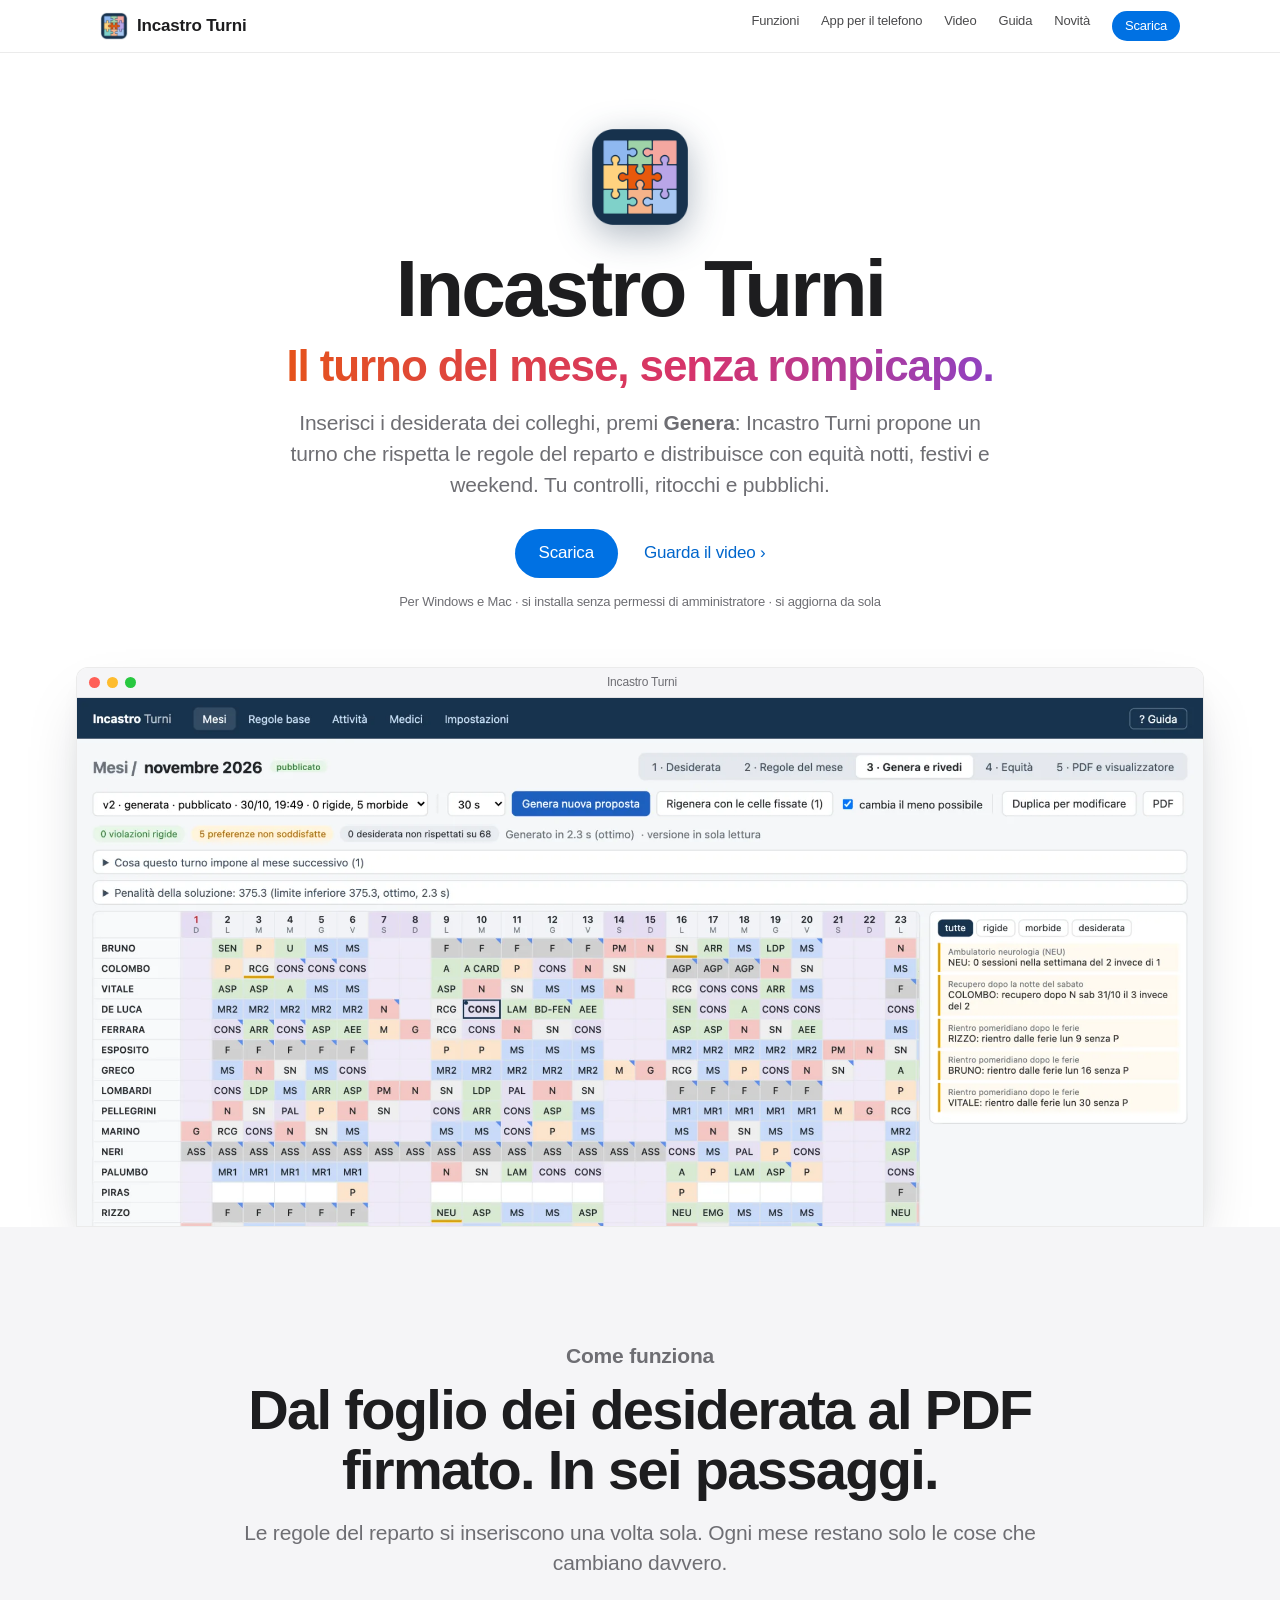
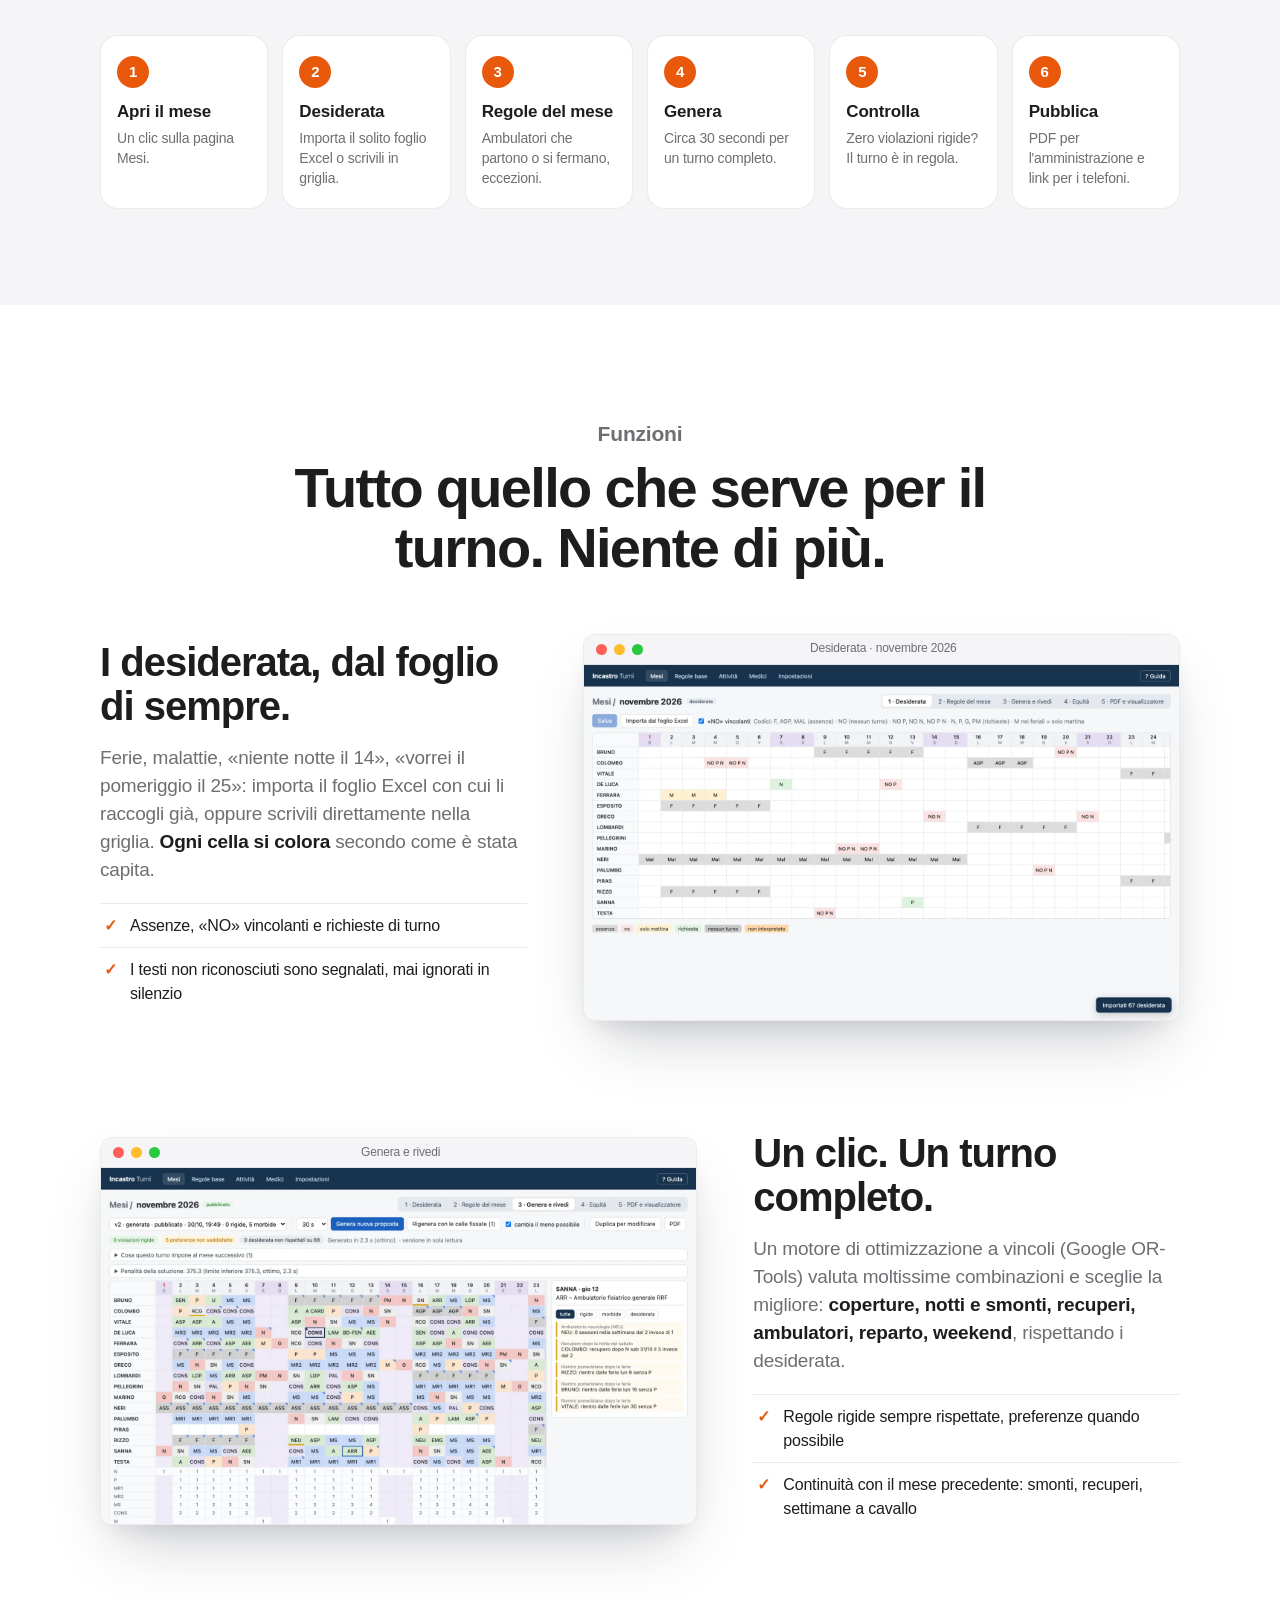
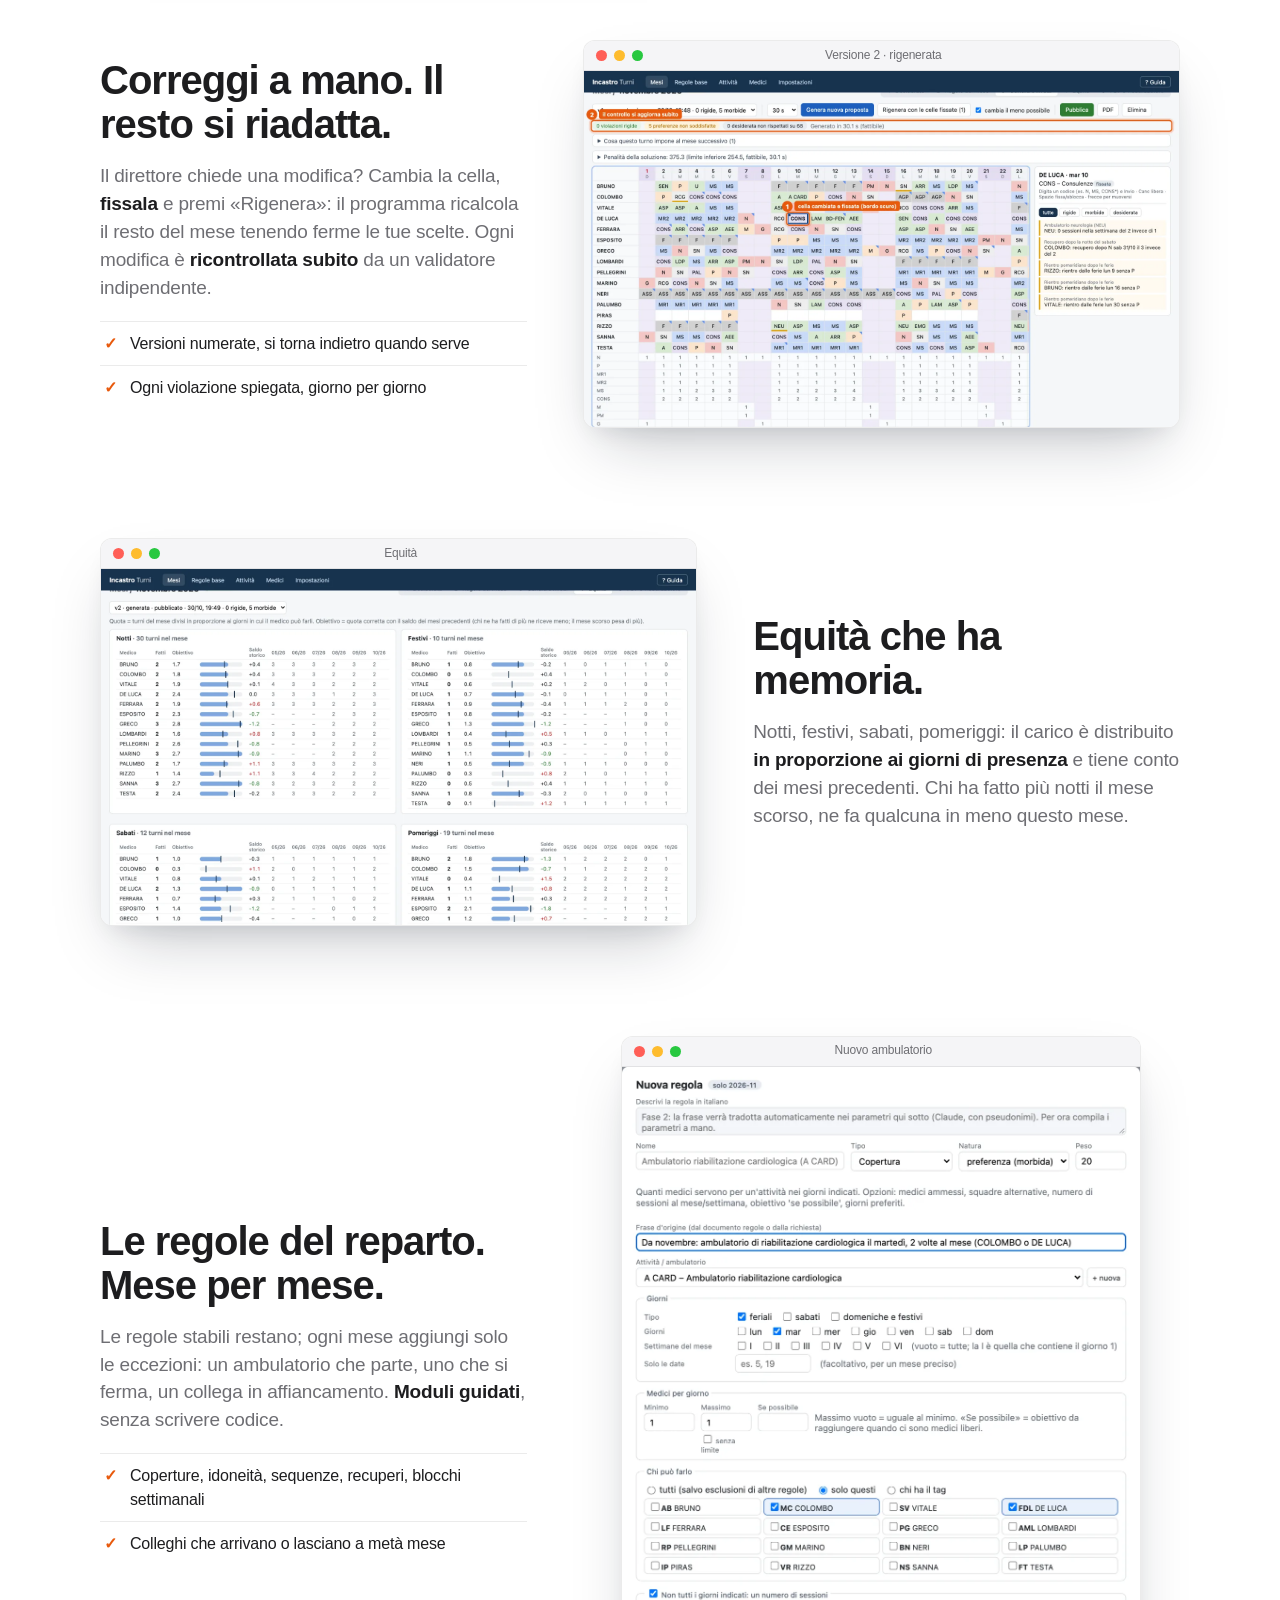
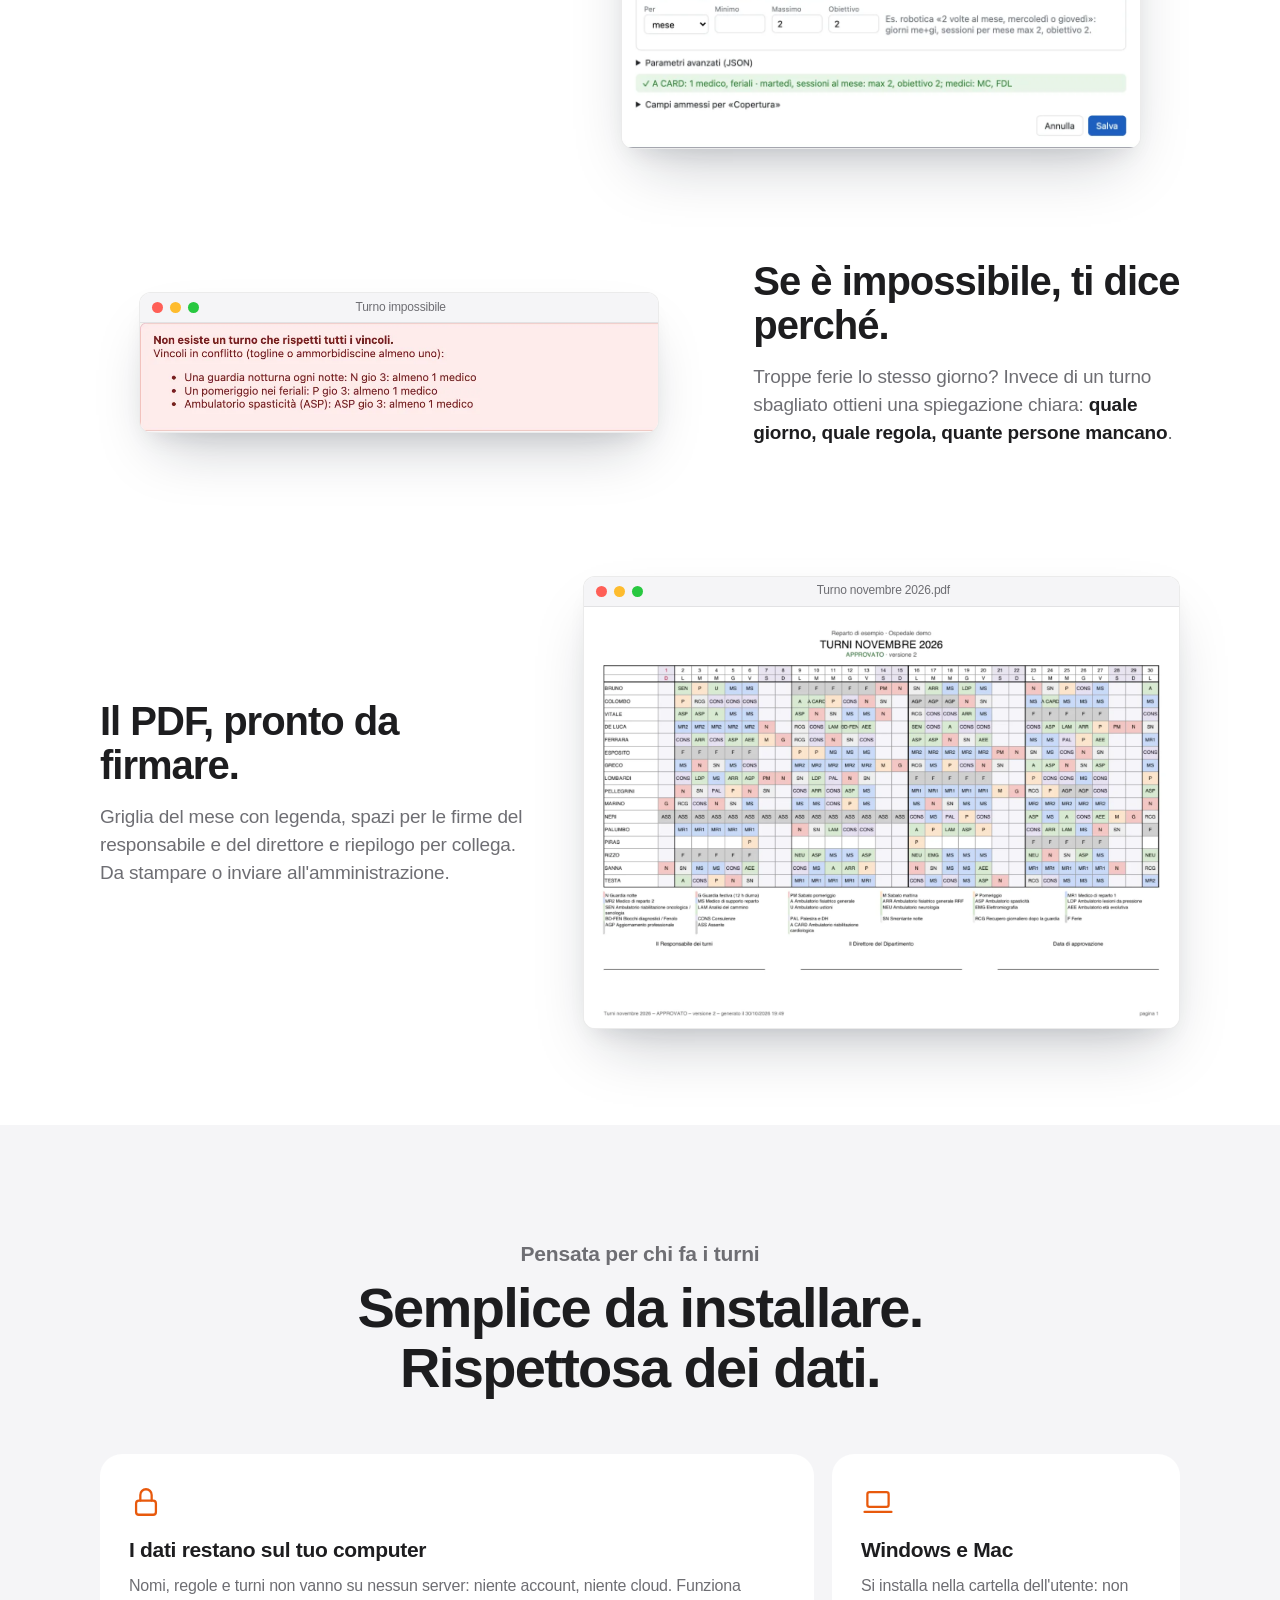
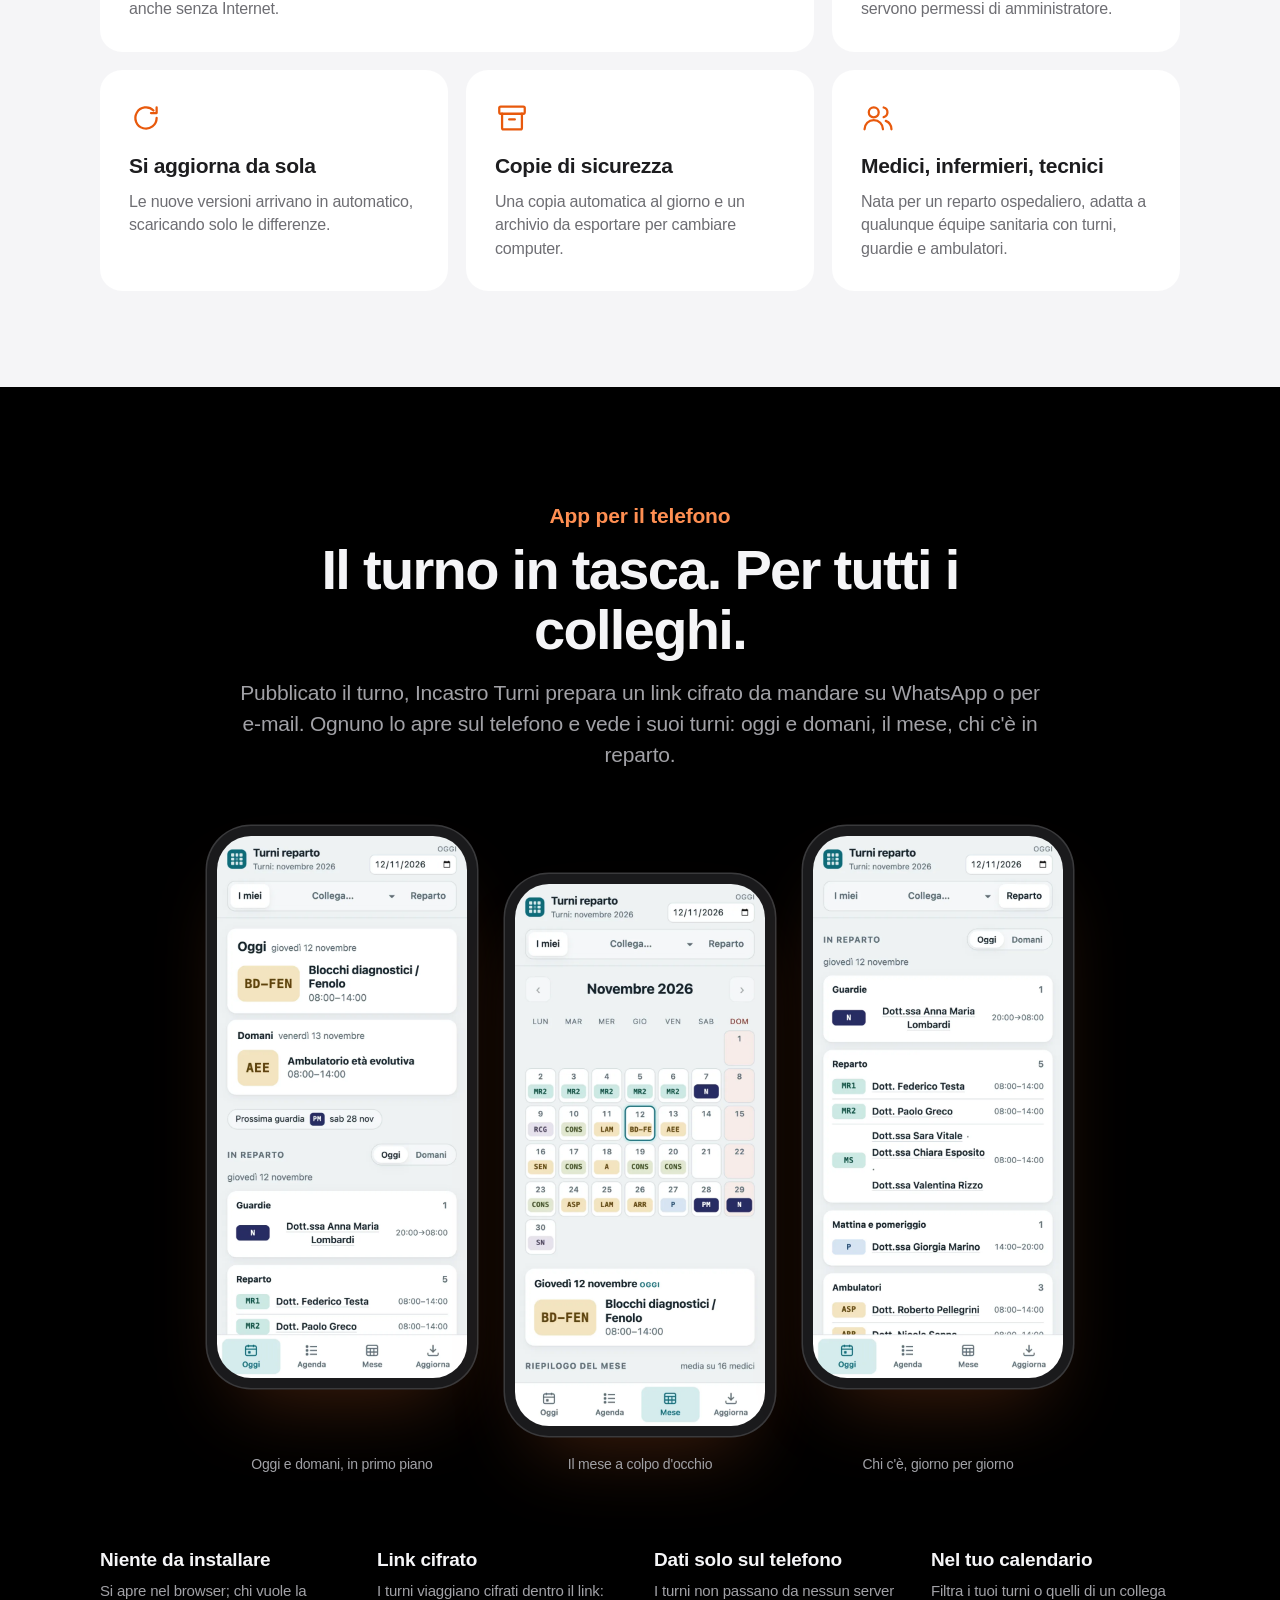
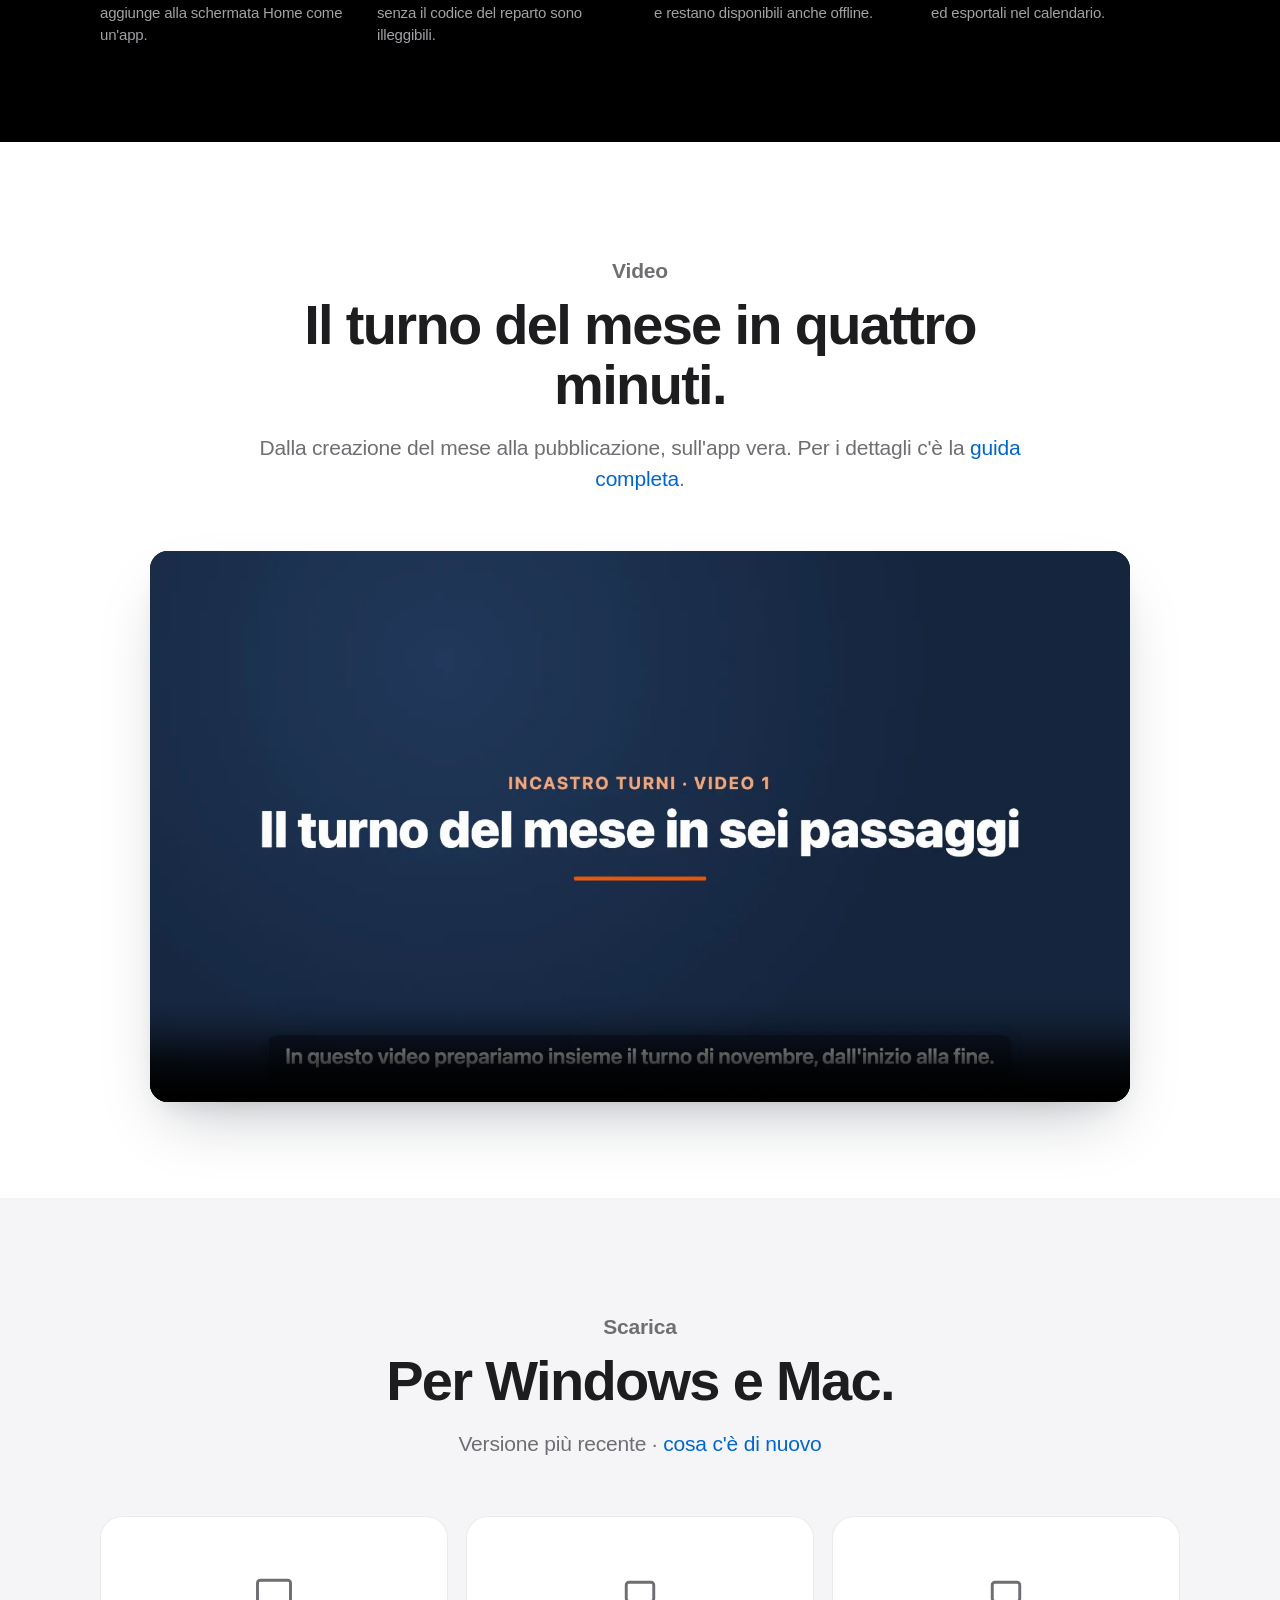
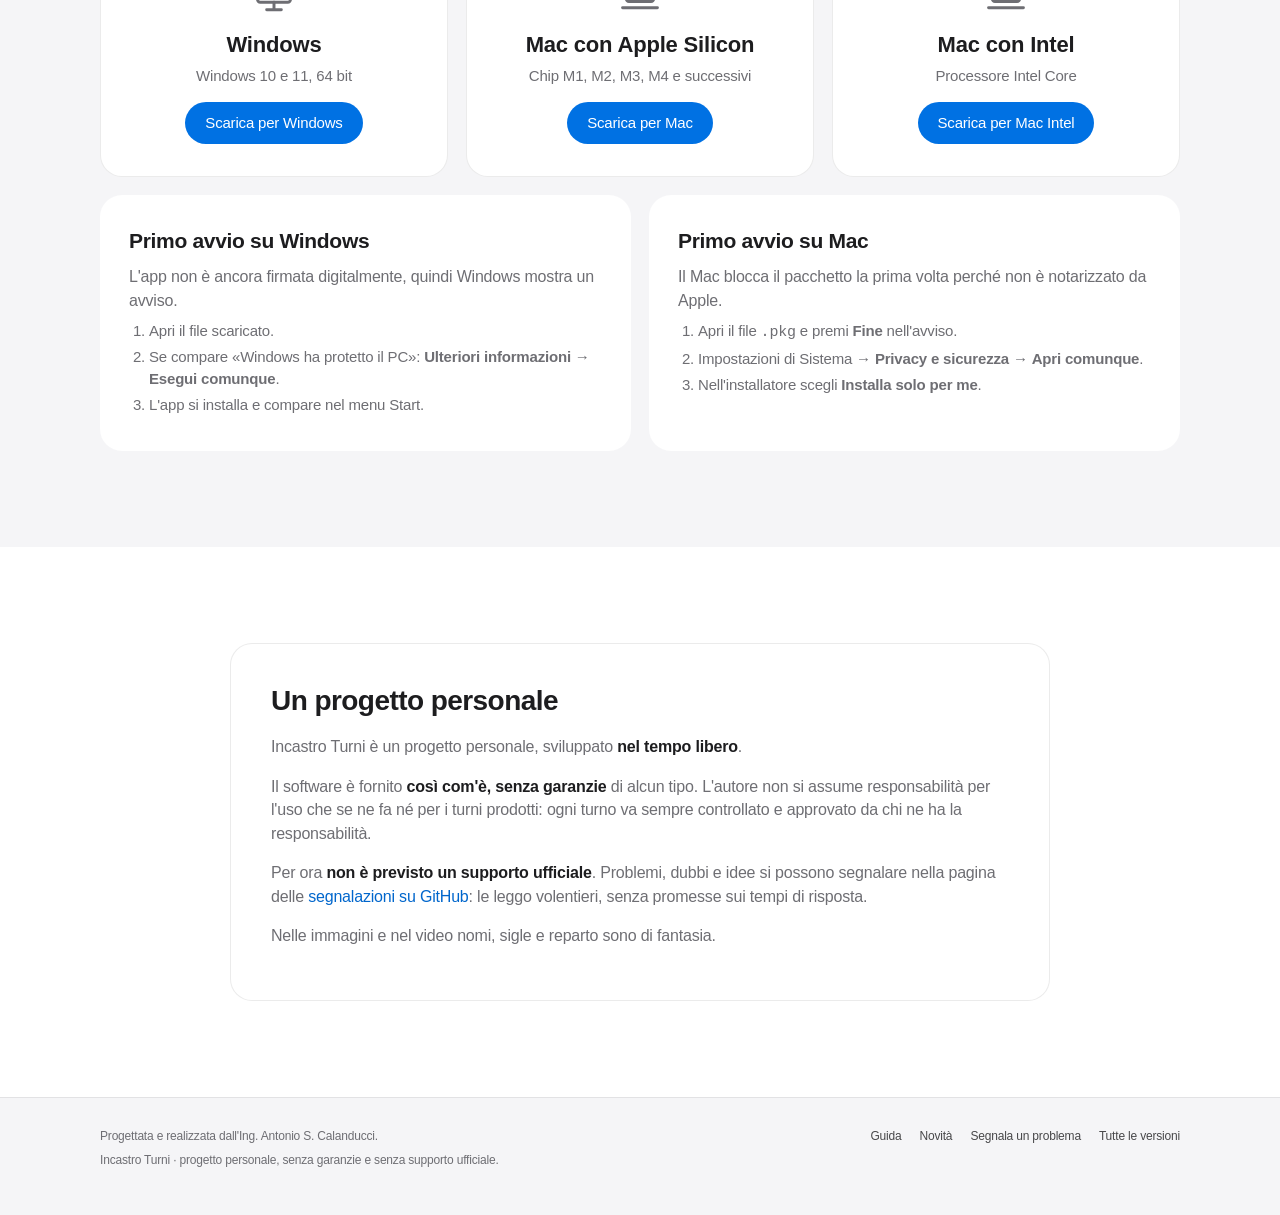
==== commit b0a25801: "Sito: nomi generici (niente USU/UGC), materiali rigenerati, versione sui link di icona e stile Co-Au" ====
--- a/docs/index.html
+++ b/docs/index.html
@@ -10,15 +10,15 @@
 <meta property="og:title" content="Incastro Turni">
 <meta property="og:description" content="Il turno del mese del reparto: desiderata, regole, generazione automatica, PDF e app per il telefono.">
 <meta property="og:image" content="img/turno.webp">
-<link rel="icon" href="img/icona.png">
-<link rel="apple-touch-icon" href="img/icona.png">
-<link rel="stylesheet" href="assets/sito.css">
+<link rel="icon" href="img/icona.png?v=6326addc">
+<link rel="apple-touch-icon" href="img/icona.png?v=6326addc">
+<link rel="stylesheet" href="assets/sito.css?v=11ab71da">
 </head>
 <body>
 
 <header class="nav" id="nav">
   <div class="contenitore">
-    <a class="marchio" href="./"><img src="img/icona.png" alt="">Incastro Turni</a>
+    <a class="marchio" href="./"><img src="img/icona.png?v=6326addc" alt="">Incastro Turni</a>
     <button class="menu-bottone" aria-label="Menu" aria-expanded="false" onclick="const n=document.getElementById('nav');this.setAttribute('aria-expanded',n.classList.toggle('aperto'))">
       <svg width="20" height="20" viewBox="0 0 20 20" fill="none" stroke="currentColor" stroke-width="1.6" stroke-linecap="round"><path d="M3 6h14M3 10h14M3 14h14"/></svg>
     </button>
@@ -37,7 +37,7 @@
 <!-- eroe -->
 <div class="eroe">
   <div class="contenitore">
-    <img class="icona" src="img/icona.png" alt="">
+    <img class="icona" src="img/icona.png?v=6326addc" alt="">
     <h1>Incastro Turni</h1>
     <p class="slogan">Il turno del mese, senza rompicapo.</p>
     <p class="intro">Inserisci i desiderata dei colleghi, premi <b>Genera</b>: Incastro Turni propone un turno che rispetta
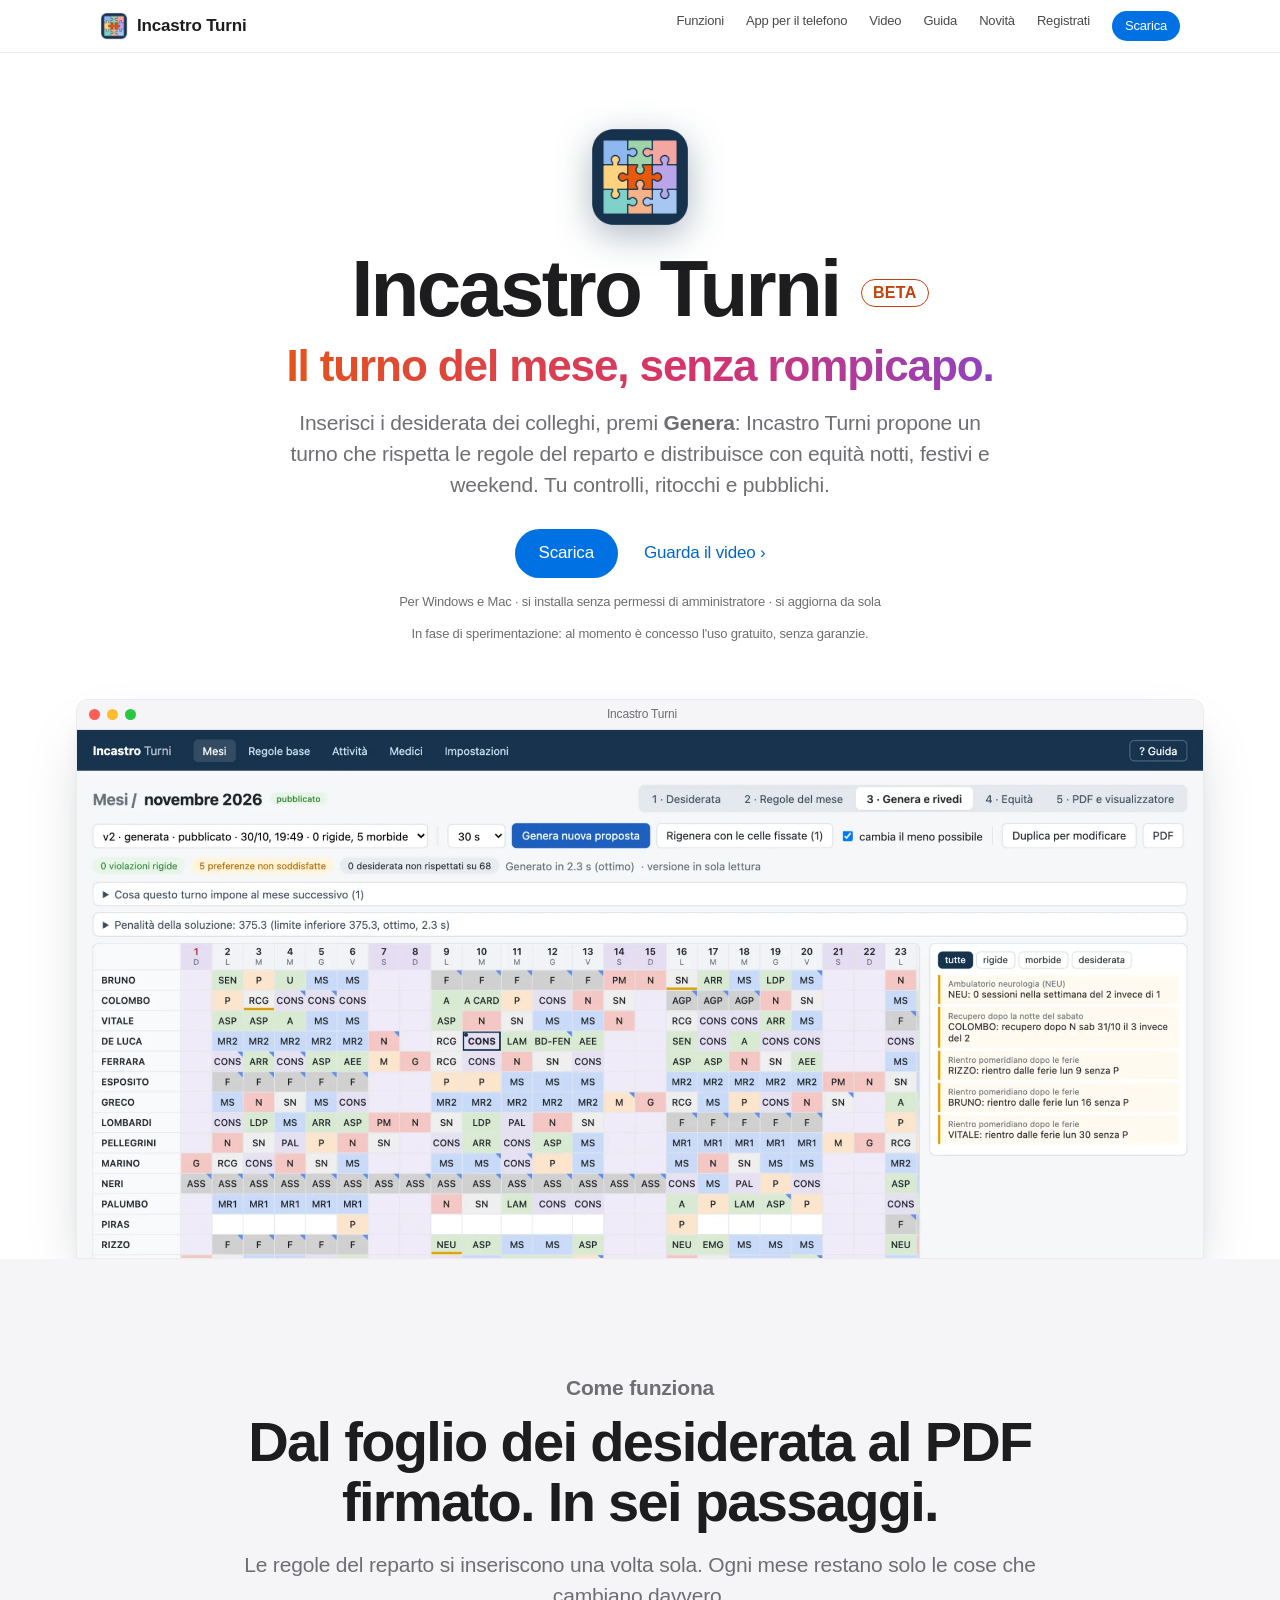
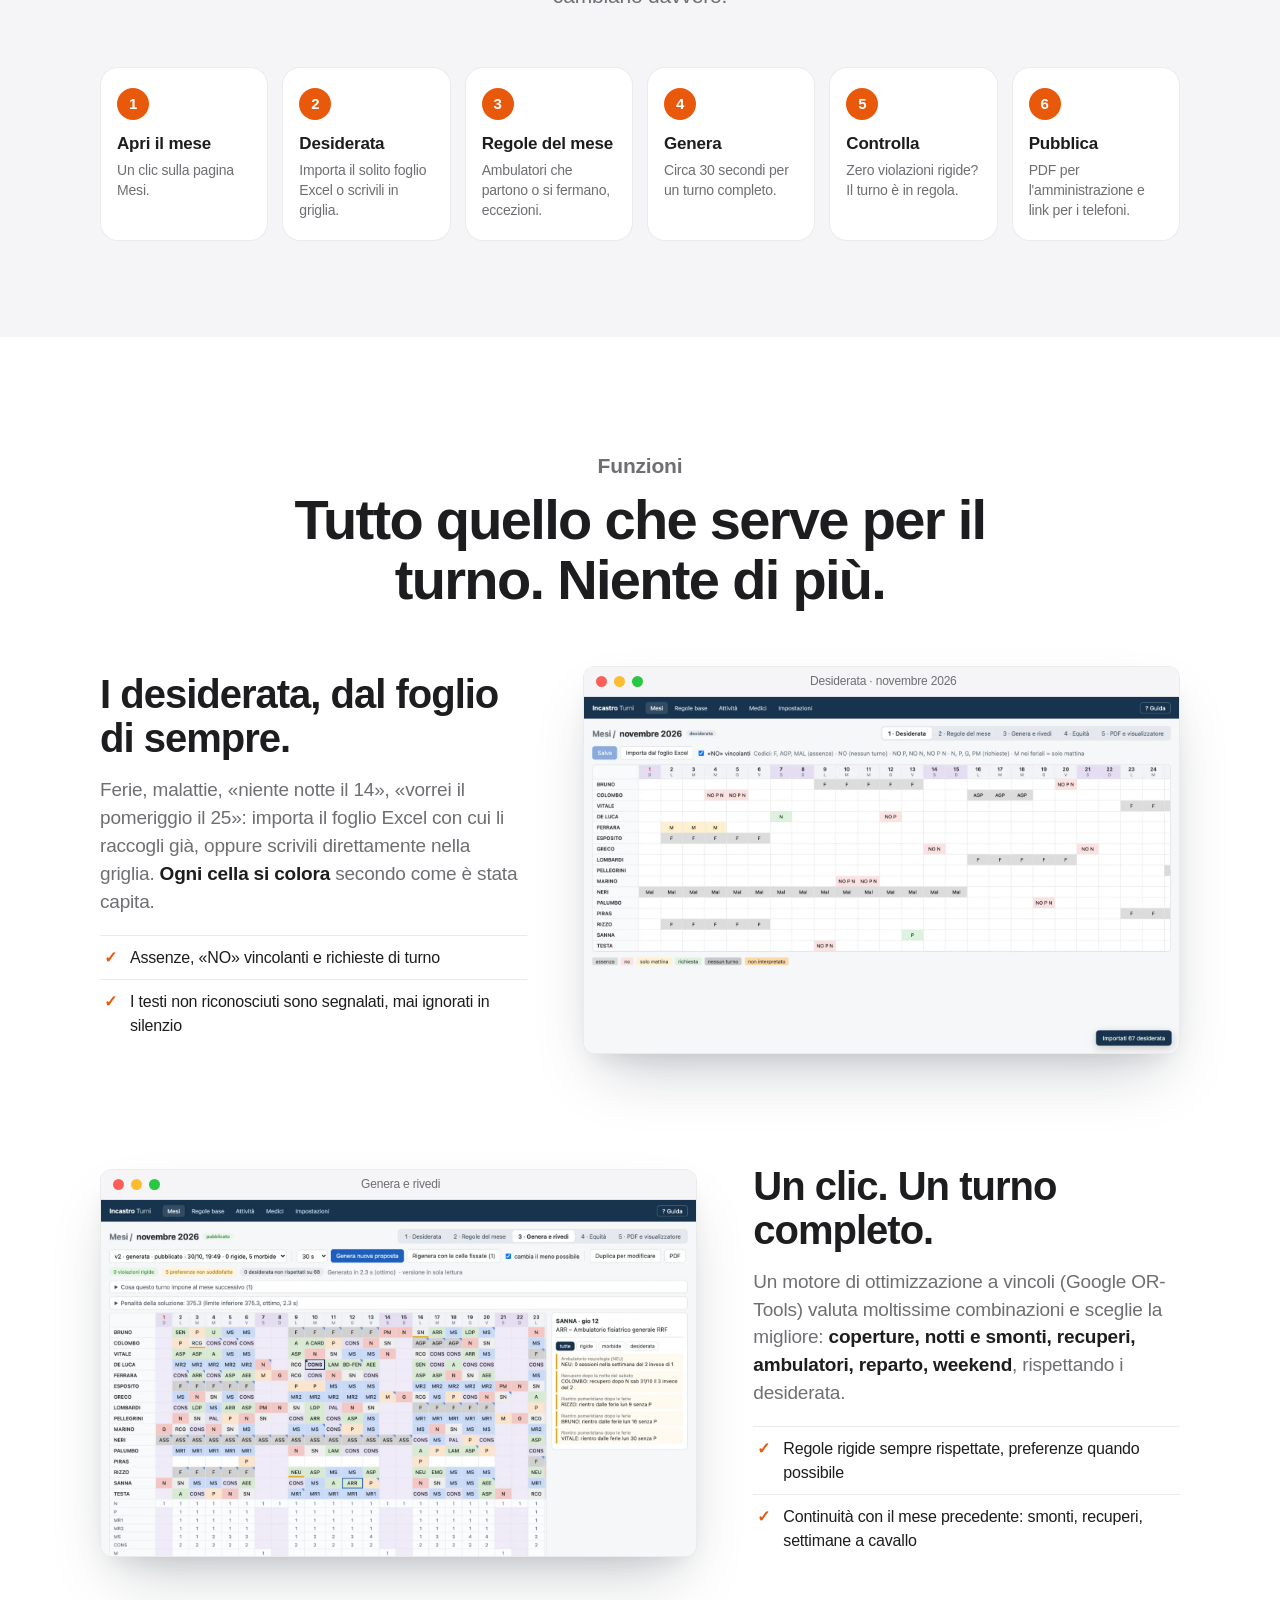
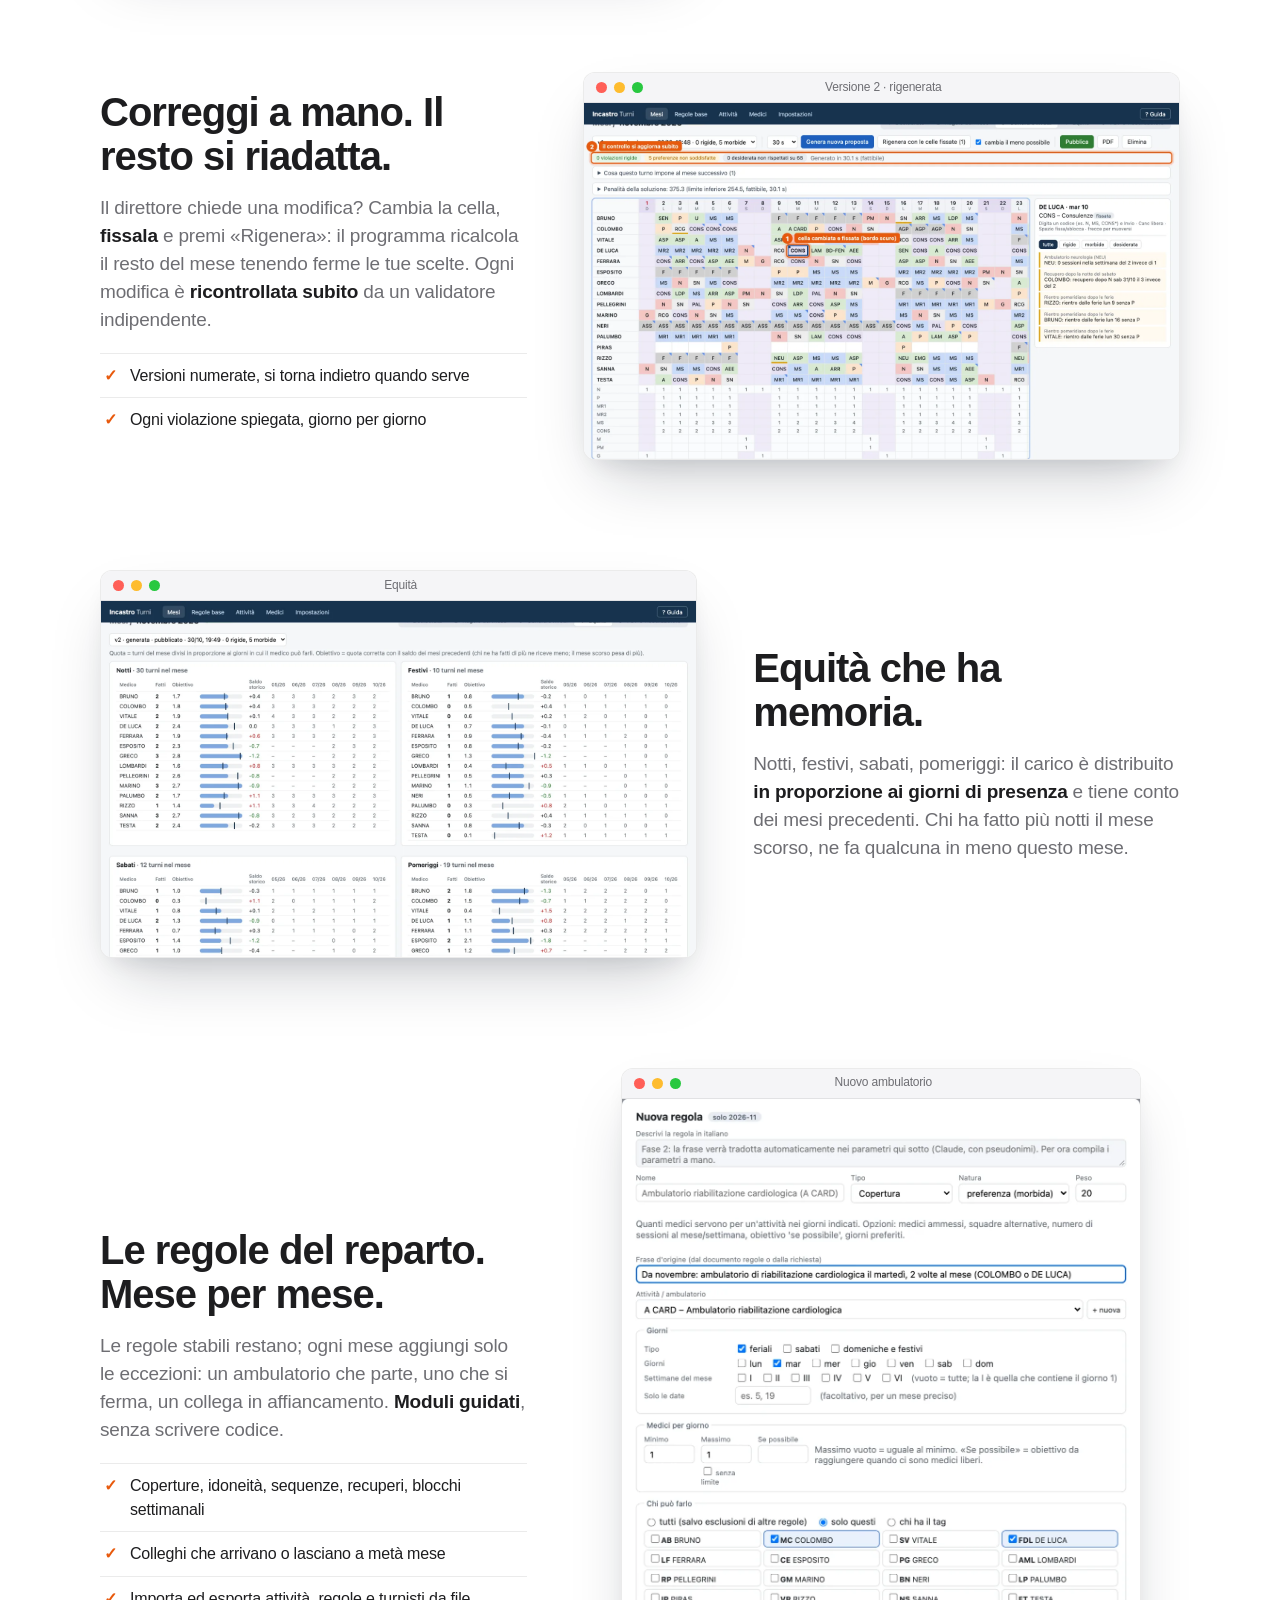
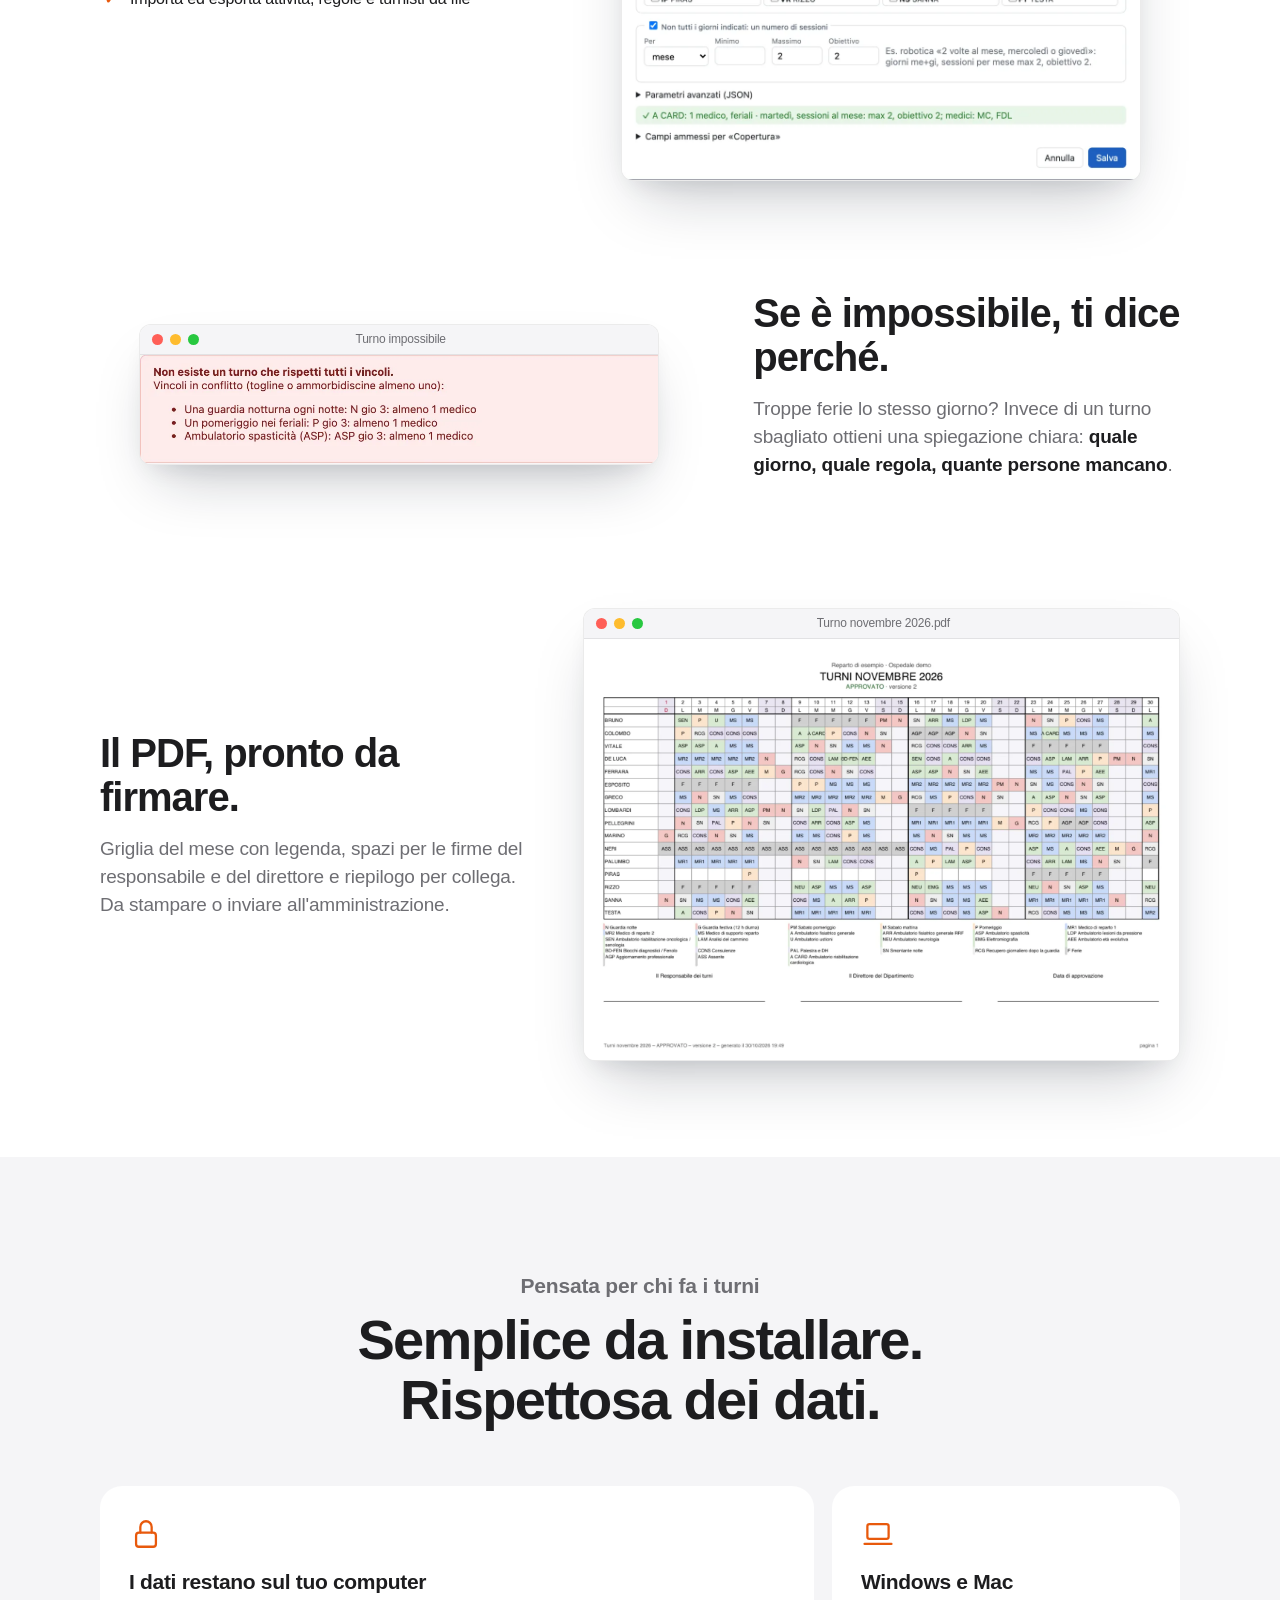
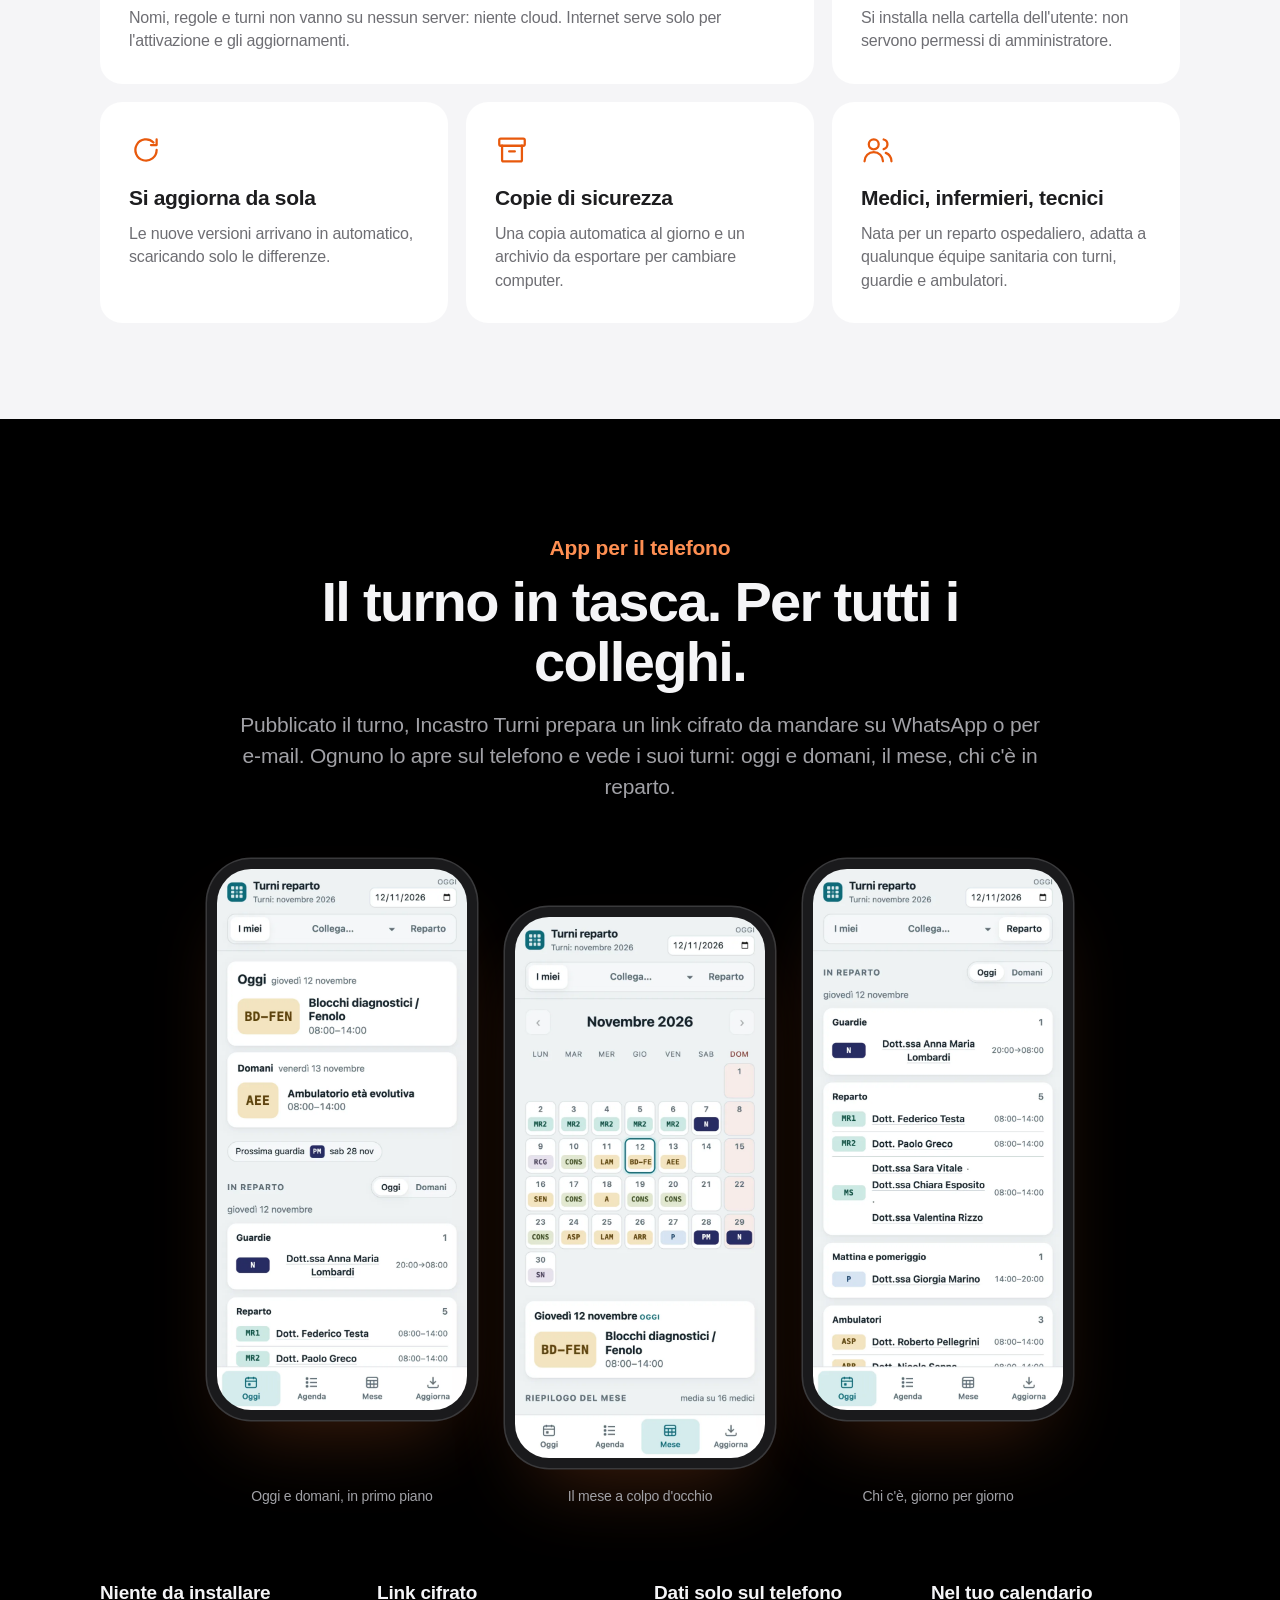
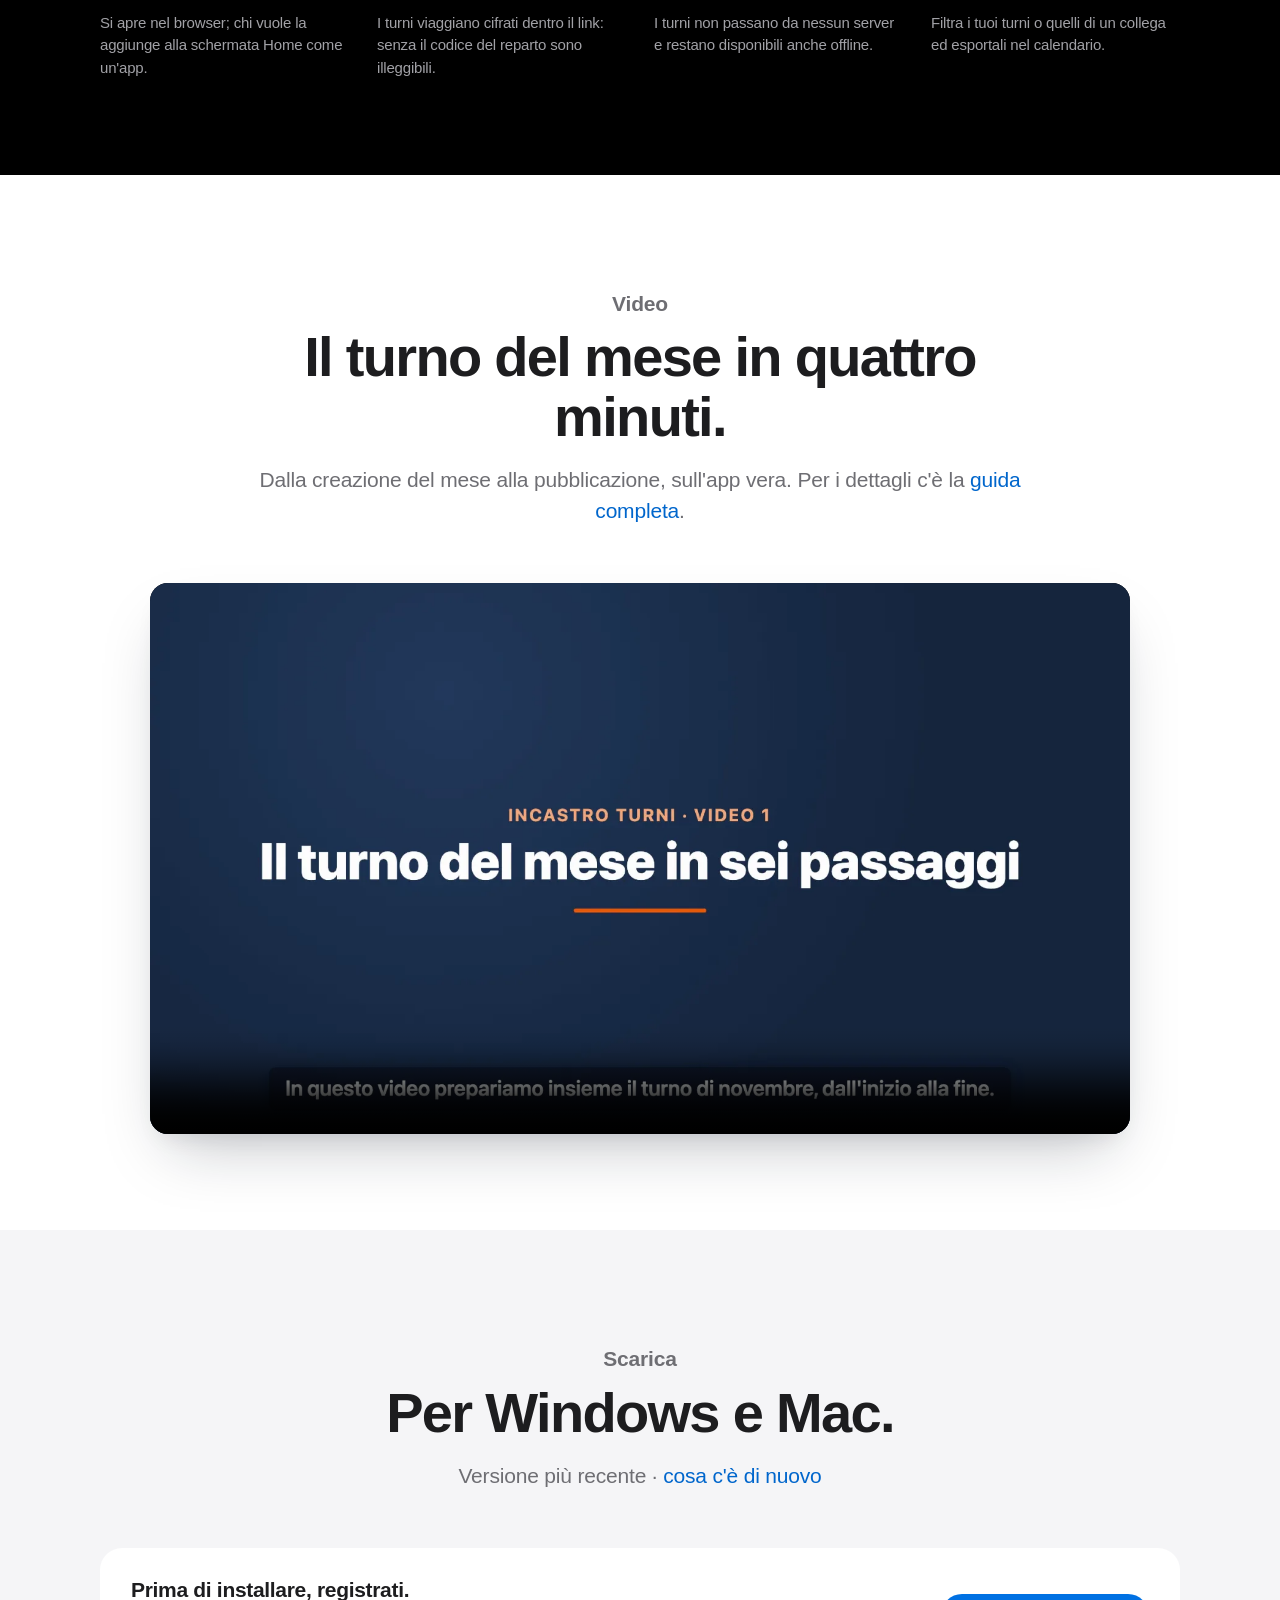
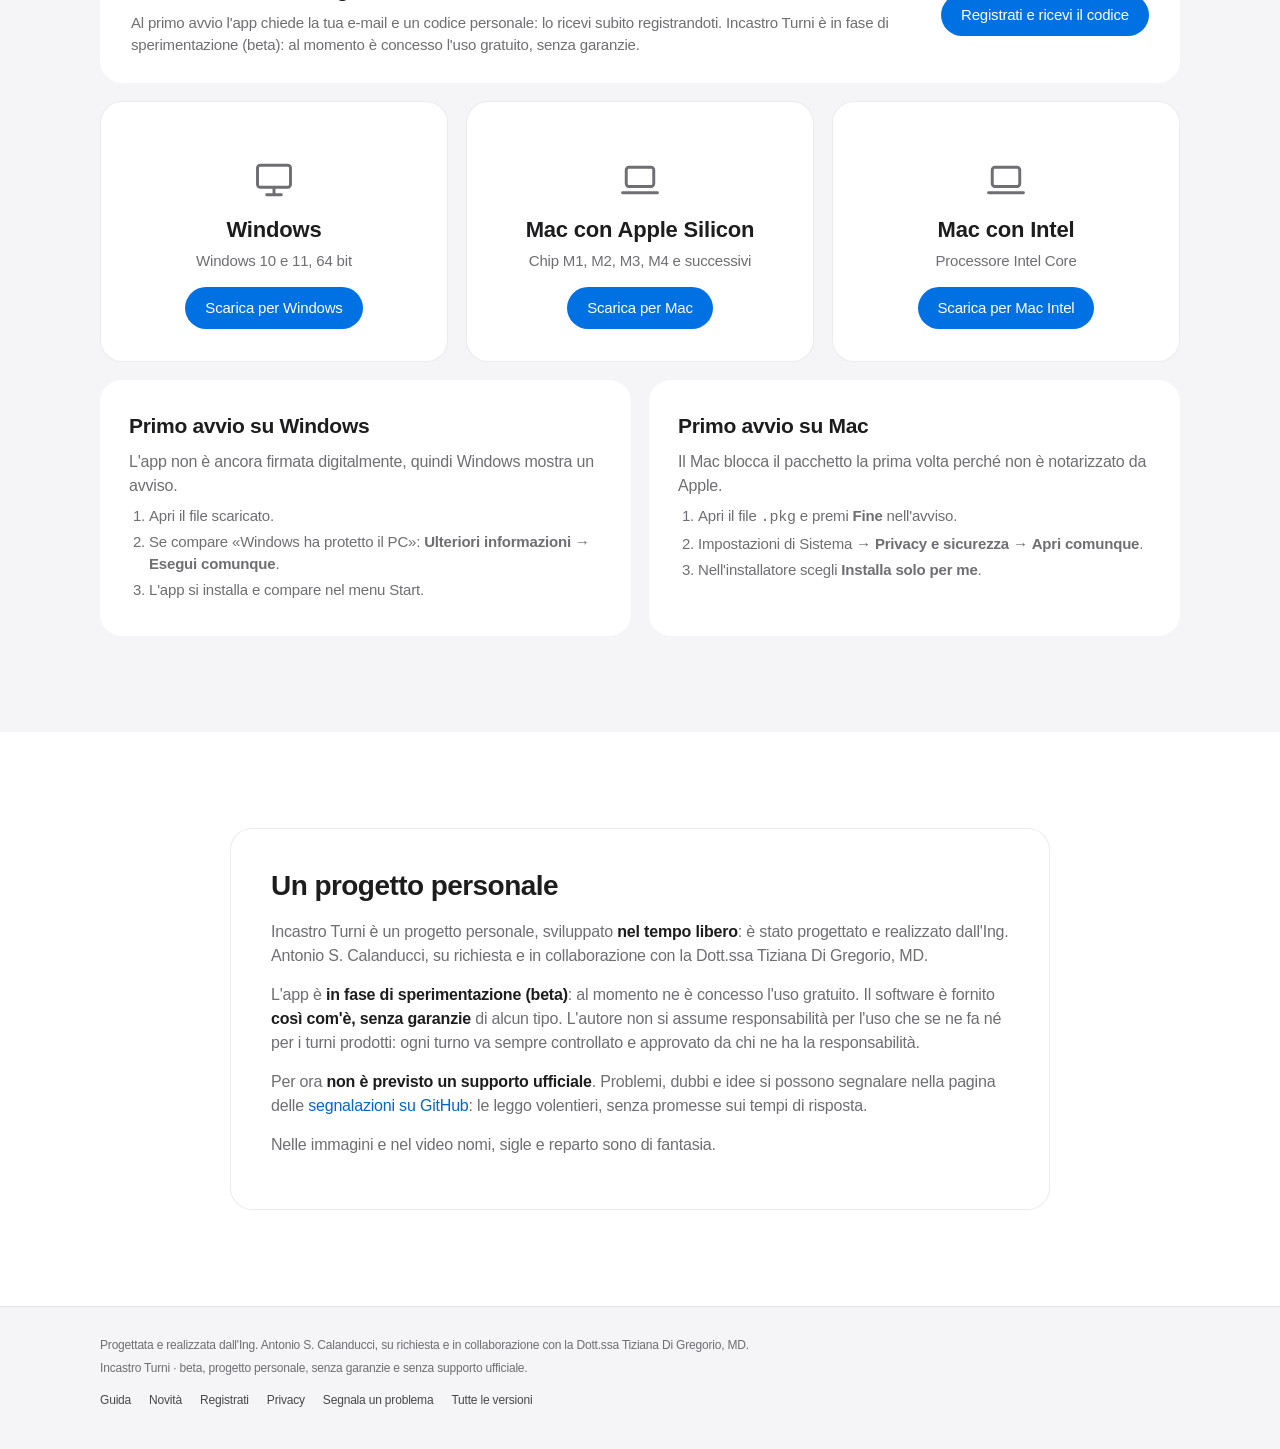
==== commit 7b8a2f1e: "Sito: beta, crediti, registrazione, nuovo nome del repo" ====
--- a/docs/index.html
+++ b/docs/index.html
@@ -12,7 +12,7 @@
 <meta property="og:image" content="img/turno.webp">
 <link rel="icon" href="img/icona.png?v=6326addc">
 <link rel="apple-touch-icon" href="img/icona.png?v=6326addc">
-<link rel="stylesheet" href="assets/sito.css?v=11ab71da">
+<link rel="stylesheet" href="assets/sito.css?v=00e9038e">
 </head>
 <body>
 
@@ -28,6 +28,7 @@
       <a href="#video">Video</a>
       <a href="guida/">Guida</a>
       <a href="novita.html">Novità</a>
+      <a href="registrati.html">Registrati</a>
       <a class="pillola" href="#scarica">Scarica</a>
     </nav>
   </div>
@@ -38,7 +39,7 @@
 <div class="eroe">
   <div class="contenitore">
     <img class="icona" src="img/icona.png?v=6326addc" alt="">
-    <h1>Incastro Turni</h1>
+    <h1>Incastro Turni <span class="etichetta-beta" title="In fase di sperimentazione">Beta</span></h1>
     <p class="slogan">Il turno del mese, senza rompicapo.</p>
     <p class="intro">Inserisci i desiderata dei colleghi, premi <b>Genera</b>: Incastro Turni propone un turno che rispetta
       le regole del reparto e distribuisce con equità notti, festivi e weekend. Tu controlli, ritocchi e pubblichi.</p>
@@ -47,6 +48,7 @@
       <a class="link-freccia" href="#video">Guarda il video</a>
     </div>
     <p class="nota-piccola">Per Windows e Mac · si installa senza permessi di amministratore · si aggiorna da sola</p>
+    <p class="nota-piccola">In fase di sperimentazione: al momento è concesso l'uso gratuito, senza garanzie.</p>
   </div>
   <div class="schermo">
     <div class="finestra taglio">
@@ -143,6 +145,7 @@
         <ul class="elenco">
           <li>Coperture, idoneità, sequenze, recuperi, blocchi settimanali</li>
           <li>Colleghi che arrivano o lasciano a metà mese</li>
+          <li>Importa ed esporta attività, regole e turnisti da file</li>
         </ul>
       </div>
       <div class="immagine stretta"><div class="finestra"><div class="titolo"><i></i><i></i><i></i><span>Nuovo ambulatorio</span></div>
@@ -180,7 +183,7 @@
     </div>
     <div class="riquadri">
       <div class="riquadro largo"><span class="simbolo"><svg viewBox="0 0 24 24" aria-hidden="true"><rect x="5" y="11" width="14" height="10" rx="2"/><path d="M8 11V7a4 4 0 0 1 8 0v4"/></svg></span><h3>I dati restano sul tuo computer</h3>
-        <p>Nomi, regole e turni non vanno su nessun server: niente account, niente cloud. Funziona anche senza Internet.</p></div>
+        <p>Nomi, regole e turni non vanno su nessun server: niente cloud. Internet serve solo per l'attivazione e gli aggiornamenti.</p></div>
       <div class="riquadro"><span class="simbolo"><svg viewBox="0 0 24 24" aria-hidden="true"><rect x="4.5" y="5" width="15" height="10.5" rx="1.5"/><path d="M2.5 19h19"/></svg></span><h3>Windows e Mac</h3>
         <p>Si installa nella cartella dell'utente: non servono permessi di amministratore.</p></div>
       <div class="riquadro"><span class="simbolo"><svg viewBox="0 0 24 24" aria-hidden="true"><path d="M19.5 12a7.5 7.5 0 1 1-2.2-5.3"/><path d="M19.5 4.5v4h-4"/></svg></span><h3>Si aggiorna da sola</h3>
@@ -242,21 +245,29 @@
       <h2>Per Windows e Mac.</h2>
       <p>Versione <span id="versione">più recente</span> · <a href="novita.html">cosa c'è di nuovo</a></p>
     </div>
+    <div class="invito">
+      <div>
+        <h3>Prima di installare, registrati.</h3>
+        <p>Al primo avvio l'app chiede la tua e-mail e un codice personale: lo ricevi subito registrandoti.
+          Incastro Turni è in fase di sperimentazione (beta): al momento è concesso l'uso gratuito, senza garanzie.</p>
+      </div>
+      <a class="bottone" href="registrati.html">Registrati e ricevi il codice</a>
+    </div>
     <div class="scarica">
       <div class="piattaforma" data-os="windows">
         <div class="etichetta-consigliata"></div>
         <div class="simbolo"><svg viewBox="0 0 24 24" aria-hidden="true"><rect x="3" y="4" width="18" height="12" rx="1.5"/><path d="M8 20h8M12 16v4"/></svg></div><h3>Windows</h3><p>Windows 10 e 11, 64 bit</p>
-        <a class="bottone" href="https://github.com/acaland/incastro-turni-releases/releases/latest/download/IncastroTurni-win-x64-Setup.exe">Scarica per Windows</a>
+        <a class="bottone" href="https://github.com/acaland/incastro-turni-sanita/releases/latest/download/IncastroTurni-win-x64-Setup.exe">Scarica per Windows</a>
       </div>
       <div class="piattaforma" data-os="mac">
         <div class="etichetta-consigliata"></div>
         <div class="simbolo"><svg viewBox="0 0 24 24" aria-hidden="true"><rect x="4.5" y="5" width="15" height="10.5" rx="1.5"/><path d="M2.5 19h19"/></svg></div><h3>Mac con Apple Silicon</h3><p>Chip M1, M2, M3, M4 e successivi</p>
-        <a class="bottone" href="https://github.com/acaland/incastro-turni-releases/releases/latest/download/IncastroTurni-osx-arm64-Setup.pkg">Scarica per Mac</a>
+        <a class="bottone" href="https://github.com/acaland/incastro-turni-sanita/releases/latest/download/IncastroTurni-osx-arm64-Setup.pkg">Scarica per Mac</a>
       </div>
       <div class="piattaforma" data-os="mac-intel">
         <div class="etichetta-consigliata"></div>
         <div class="simbolo"><svg viewBox="0 0 24 24" aria-hidden="true"><rect x="4.5" y="5" width="15" height="10.5" rx="1.5"/><path d="M2.5 19h19"/></svg></div><h3>Mac con Intel</h3><p>Processore Intel Core</p>
-        <a class="bottone" href="https://github.com/acaland/incastro-turni-releases/releases/latest/download/IncastroTurni-osx-x64-Setup.pkg">Scarica per Mac Intel</a>
+        <a class="bottone" href="https://github.com/acaland/incastro-turni-sanita/releases/latest/download/IncastroTurni-osx-x64-Setup.pkg">Scarica per Mac Intel</a>
       </div>
     </div>
     <div class="installazione">
@@ -275,11 +286,13 @@
   <div class="contenitore">
     <div class="avvertenze">
       <h2>Un progetto personale</h2>
-      <p>Incastro Turni è un progetto personale, sviluppato <b>nel tempo libero</b>.</p>
-      <p>Il software è fornito <b>così com'è, senza garanzie</b> di alcun tipo. L'autore non si assume responsabilità per l'uso
+      <p>Incastro Turni è un progetto personale, sviluppato <b>nel tempo libero</b>: è stato progettato e realizzato
+        dall'Ing. Antonio S. Calanducci, su richiesta e in collaborazione con la Dott.ssa Tiziana Di Gregorio, MD.</p>
+      <p>L'app è <b>in fase di sperimentazione (beta)</b>: al momento ne è concesso l'uso gratuito.
+        Il software è fornito <b>così com'è, senza garanzie</b> di alcun tipo. L'autore non si assume responsabilità per l'uso
         che se ne fa né per i turni prodotti: ogni turno va sempre controllato e approvato da chi ne ha la responsabilità.</p>
       <p>Per ora <b>non è previsto un supporto ufficiale</b>. Problemi, dubbi e idee si possono segnalare nella pagina delle
-        <a href="https://github.com/acaland/incastro-turni-releases/issues">segnalazioni su GitHub</a>: le leggo volentieri,
+        <a href="https://github.com/acaland/incastro-turni-sanita/issues">segnalazioni su GitHub</a>: le leggo volentieri,
         senza promesse sui tempi di risposta.</p>
       <p>Nelle immagini e nel video nomi, sigle e reparto sono di fantasia.</p>
     </div>
@@ -290,14 +303,16 @@
 <footer>
   <div class="contenitore righe">
     <div>
-      <p>Progettata e realizzata dall'Ing. Antonio S. Calanducci.</p>
-      <p>Incastro Turni · progetto personale, senza garanzie e senza supporto ufficiale.</p>
+      <p>Progettata e realizzata dall'Ing. Antonio S. Calanducci, su richiesta e in collaborazione con la Dott.ssa Tiziana Di Gregorio, MD.</p>
+      <p>Incastro Turni · beta, progetto personale, senza garanzie e senza supporto ufficiale.</p>
     </div>
     <nav>
       <a href="guida/">Guida</a>
       <a href="novita.html">Novità</a>
-      <a href="https://github.com/acaland/incastro-turni-releases/issues">Segnala un problema</a>
-      <a href="https://github.com/acaland/incastro-turni-releases/releases">Tutte le versioni</a>
+      <a href="registrati.html">Registrati</a>
+      <a href="registrati.html#informativa">Privacy</a>
+      <a href="https://github.com/acaland/incastro-turni-sanita/issues">Segnala un problema</a>
+      <a href="https://github.com/acaland/incastro-turni-sanita/releases">Tutte le versioni</a>
     </nav>
   </div>
 </footer>
@@ -312,7 +327,7 @@
     el.classList.add("consigliata");
     el.querySelector(".etichetta-consigliata").textContent = "Per il tuo computer";
   }
-  fetch("https://api.github.com/repos/acaland/incastro-turni-releases/releases/latest")
+  fetch("https://api.github.com/repos/acaland/incastro-turni-sanita/releases/latest")
     .then(function (r) { return r.ok ? r.json() : null; })
     .then(function (r) { if (r && r.tag_name) document.getElementById("versione").textContent = r.tag_name.replace(/^v/, ""); })
     .catch(function () {});
--- a/docs/assets/sito.css
+++ b/docs/assets/sito.css
@@ -13,6 +13,11 @@
   --navy: #1b3350;
   --ombra: 0 30px 60px -20px rgba(16, 24, 40, .25), 0 12px 24px -12px rgba(16, 24, 40, .12);
   --barra: rgba(255, 255, 255, .72);
+  --campo: #ffffff;
+  --campo-bordo: rgba(0, 0, 0, .2);
+  --errore: #c4231b;
+  --errore-sfondo: #fdecea;
+  --successo: #1e8e3e;
   --raggio: 22px;
   --larghezza: 1080px;
   color-scheme: light;
@@ -31,6 +36,11 @@
     --blu-testo: #2997ff;
     --ombra: 0 30px 60px -20px rgba(0, 0, 0, .7), 0 0 0 1px rgba(255, 255, 255, .08);
     --barra: rgba(22, 22, 23, .72);
+    --campo: #2c2c2e;
+    --campo-bordo: rgba(255, 255, 255, .22);
+    --errore: #ff6b61;
+    --errore-sfondo: rgba(255, 69, 58, .14);
+    --successo: #30d158;
     color-scheme: dark;
   }
   .finestra img, .telefono img { filter: brightness(.9); }
@@ -240,3 +250,76 @@
 .versione p { color: var(--testo-2); }
 .versione .file { margin-top: 16px; font-size: 14px; }
 @media (max-width: 560px) { .versione { padding: 24px 20px; } }
+
+/* etichetta «Beta» e note sulla sperimentazione */
+.etichetta-beta {
+  display: inline-block; vertical-align: middle; position: relative; top: -.12em; margin-left: .12em;
+  padding: .3em .7em; border-radius: 980px; border: 1px solid var(--accento-testo); color: var(--accento-testo);
+  font-size: 15px; line-height: 1; font-weight: 600; letter-spacing: .02em; text-transform: uppercase;
+}
+.eroe .etichetta-beta { font-size: clamp(12px, 1.6vw, 16px); }
+.eroe .nota-piccola + .nota-piccola { margin-top: 4px; }
+.presto {
+  display: inline-block; margin-left: 6px; padding: 1px 8px; border-radius: 980px; background: var(--sfondo-2);
+  color: var(--testo-2); font-size: 12px; font-weight: 600; white-space: nowrap; vertical-align: 1px;
+}
+
+/* invito alla registrazione nella sezione di download */
+.invito {
+  display: flex; align-items: center; gap: 18px 32px; margin-bottom: 18px; padding: 26px 30px;
+  background: var(--sfondo-3); border-radius: var(--raggio); border: 1px solid var(--bordo);
+}
+.grigio .invito { border-color: transparent; }
+.invito h3 { font-size: 21px; letter-spacing: -.015em; margin-bottom: 6px; }
+.invito p { font-size: 15px; color: var(--testo-2); margin: 0; }
+.invito .bottone { flex: 0 0 auto; font-size: 15px; padding: 10px 20px; }
+@media (max-width: 760px) { .invito { flex-direction: column; align-items: stretch; text-align: center; padding: 24px 22px; } }
+
+/* pagina di registrazione */
+.scheda-modulo, .informativa {
+  max-width: 720px; margin: 0 auto; background: var(--sfondo-3); border-radius: var(--raggio); padding: 32px 36px; border: 1px solid var(--bordo);
+}
+.nota-beta { font-size: 15px; color: var(--testo-2); padding-bottom: 20px; margin-bottom: 24px; border-bottom: 1px solid var(--bordo); }
+.nota-beta .etichetta-beta { font-size: 11px; margin: 0 6px 0 0; top: -.08em; }
+.campi { display: grid; grid-template-columns: 1fr 1fr; gap: 18px 16px; }
+.campo { display: flex; flex-direction: column; gap: 6px; min-width: 0; }
+.campo.intero { grid-column: 1 / -1; }
+.campo label { font-size: 14px; font-weight: 600; }
+.obbligatorio { color: var(--accento-testo); }
+.facoltativo { font-weight: 400; color: var(--testo-2); font-size: 13px; margin-left: 4px; }
+.modulo input[type=text], .modulo input[type=email], .modulo input[type=tel] {
+  width: 100%; font: inherit; font-size: 17px; color: var(--testo); background: var(--campo);
+  border: 1px solid var(--campo-bordo); border-radius: 12px; padding: 11px 14px; min-height: 46px;
+  -webkit-appearance: none; appearance: none;
+}
+.modulo input::placeholder { color: var(--testo-2); opacity: .7; }
+.modulo input:focus { outline: none; border-color: var(--blu); box-shadow: 0 0 0 3px color-mix(in srgb, var(--blu) 30%, transparent); }
+.modulo.controllato input:invalid { border-color: var(--errore); }
+.modulo.controllato .consenso input:invalid + label { color: var(--errore); }
+.aiuto { font-size: 13px; color: var(--testo-2); margin: 0; }
+.consenso { flex-direction: row; align-items: flex-start; gap: 10px; }
+.consenso input { width: 20px; height: 20px; margin: 1px 0 0; flex: 0 0 auto; accent-color: var(--blu); }
+.consenso label { font-weight: 400; font-size: 15px; }
+.modulo > .aiuto { margin: 16px 0 0; }
+.modulo .bottone { margin-top: 22px; border: 0; cursor: pointer; font-family: inherit; }
+.modulo .bottone:disabled { opacity: .6; cursor: progress; filter: none; }
+.messaggio { margin-top: 18px; padding: 12px 16px; border-radius: 12px; background: var(--errore-sfondo); color: var(--errore); font-size: 15px; }
+.esca { position: absolute !important; left: -10000px; top: auto; width: 1px; height: 1px; overflow: hidden; }
+.fatto { text-align: center; padding: 8px 0; }
+.fatto:focus { outline: none; }
+.fatto .simbolo svg { width: 52px; height: 52px; stroke: var(--successo); margin: 0 auto 14px; }
+.fatto h2 { font-size: 28px; letter-spacing: -.02em; margin-bottom: 12px; }
+.fatto p { color: var(--testo-2); }
+.fatto b { color: var(--testo); word-break: break-all; }
+.informativa { margin-top: 28px; }
+.informativa h2 { font-size: 24px; letter-spacing: -.02em; margin-bottom: 6px; }
+.informativa h3 { font-size: 17px; margin: 22px 0 6px; }
+.informativa p, .informativa li { font-size: 15px; color: var(--testo-2); }
+.informativa ul { padding-left: 20px; margin: 0 0 1em; }
+.informativa li { margin-bottom: 4px; }
+.indirizzo { color: var(--testo); font-weight: 500; white-space: nowrap; }
+@media (max-width: 560px) {
+  .scheda-modulo, .informativa { padding: 24px 20px; }
+  .campi { grid-template-columns: 1fr; }
+  .modulo .bottone { width: 100%; }
+}
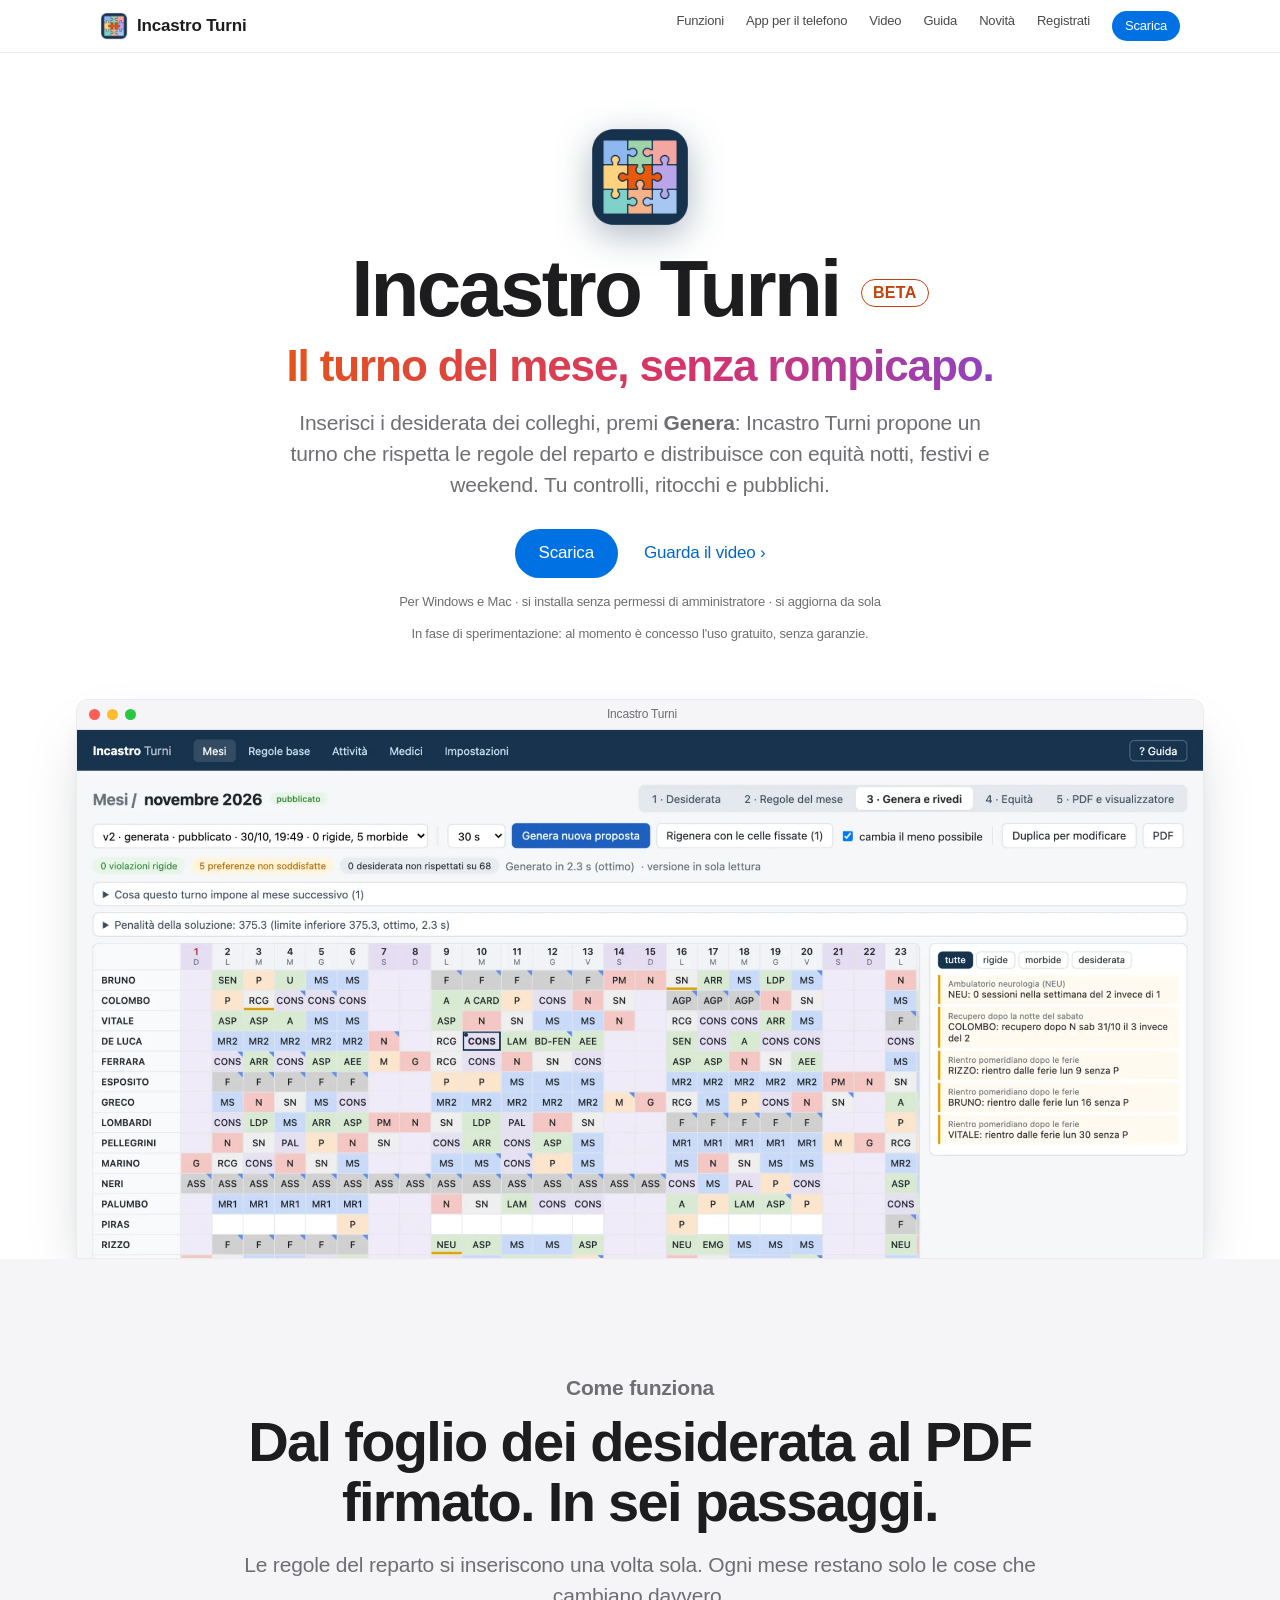
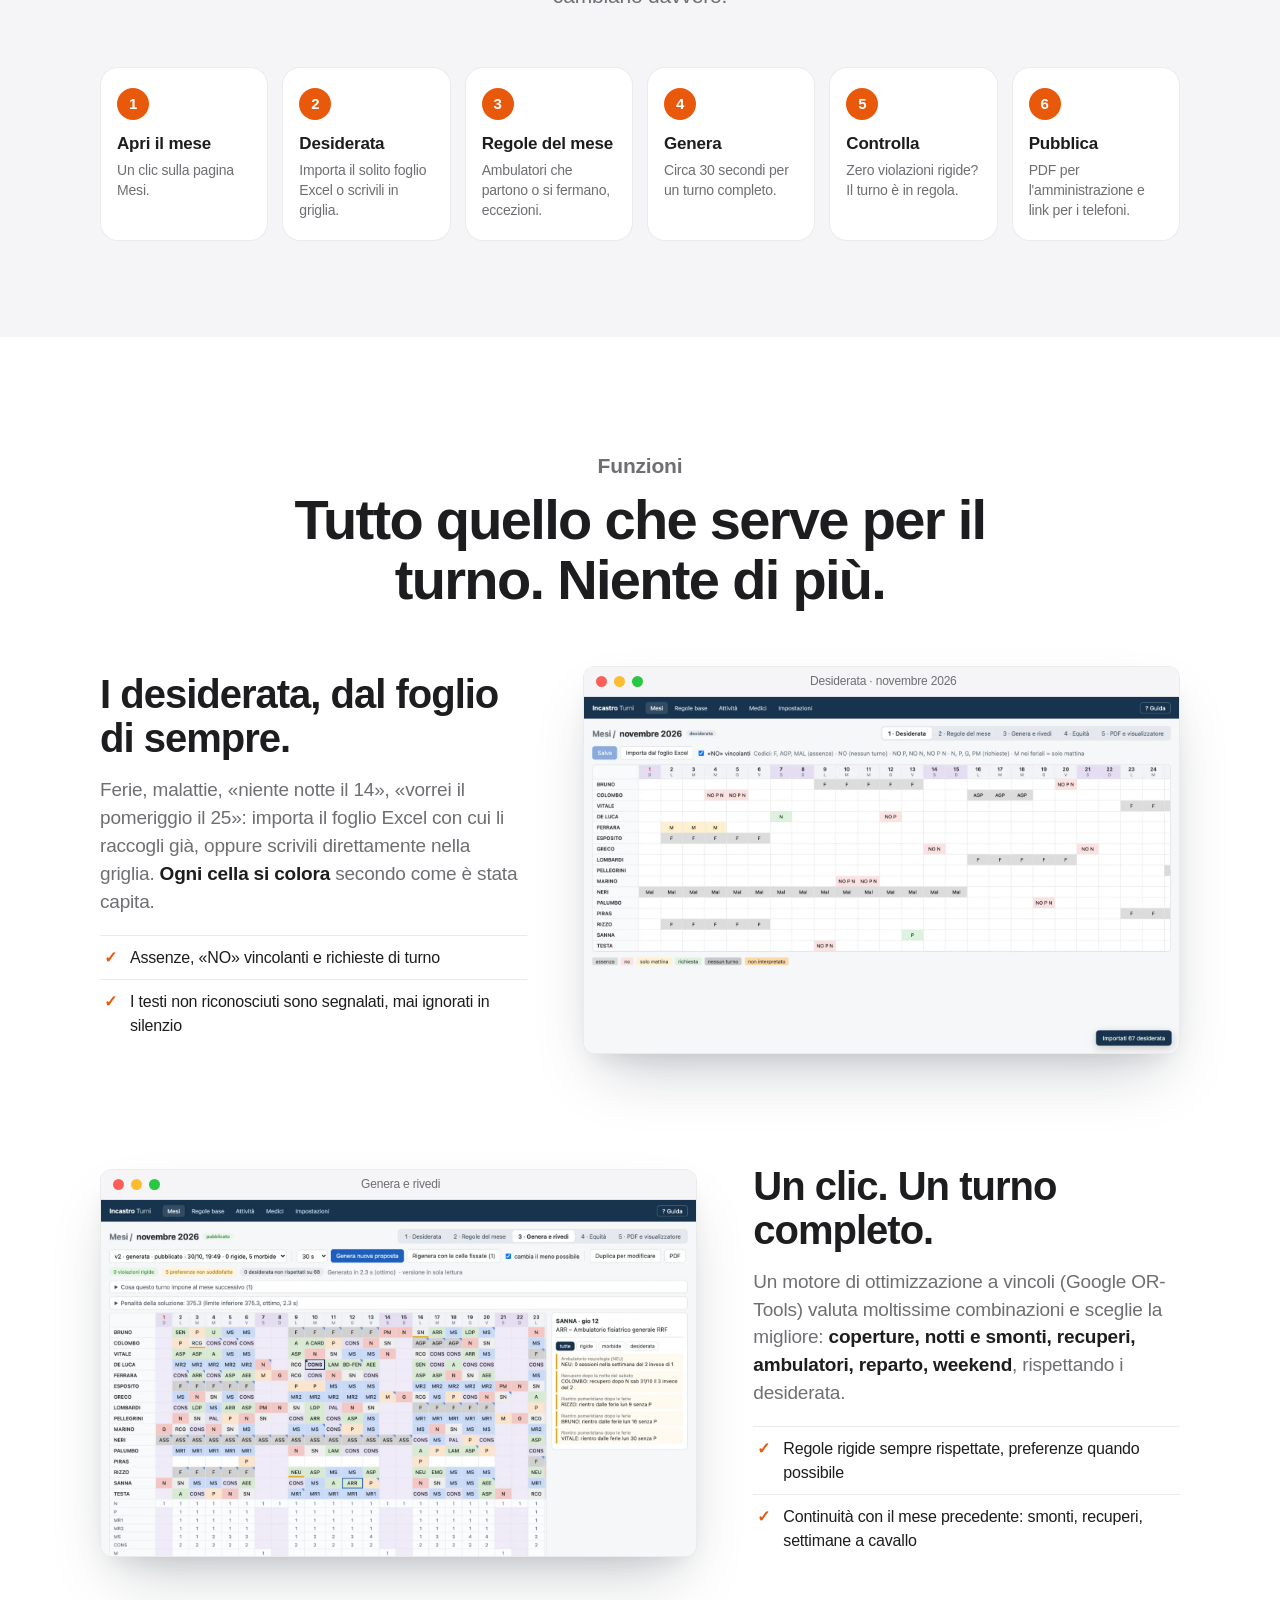
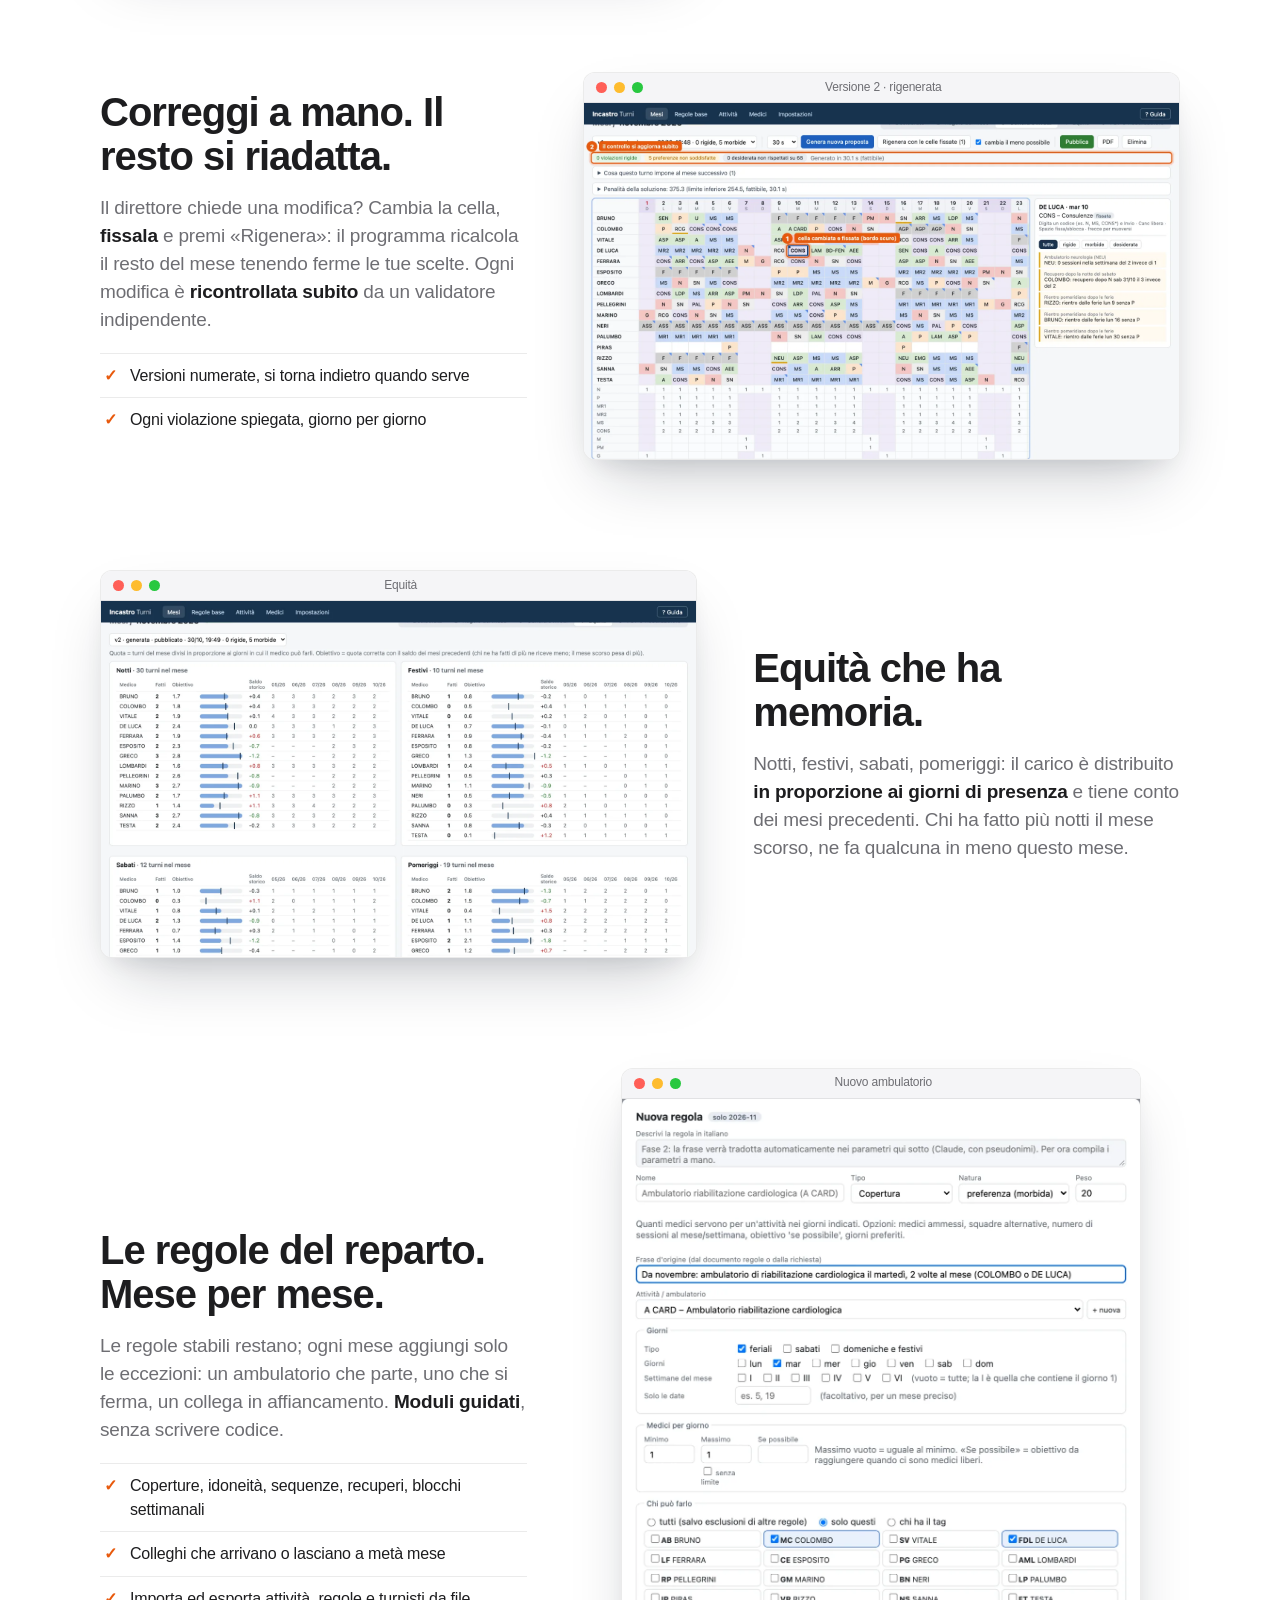
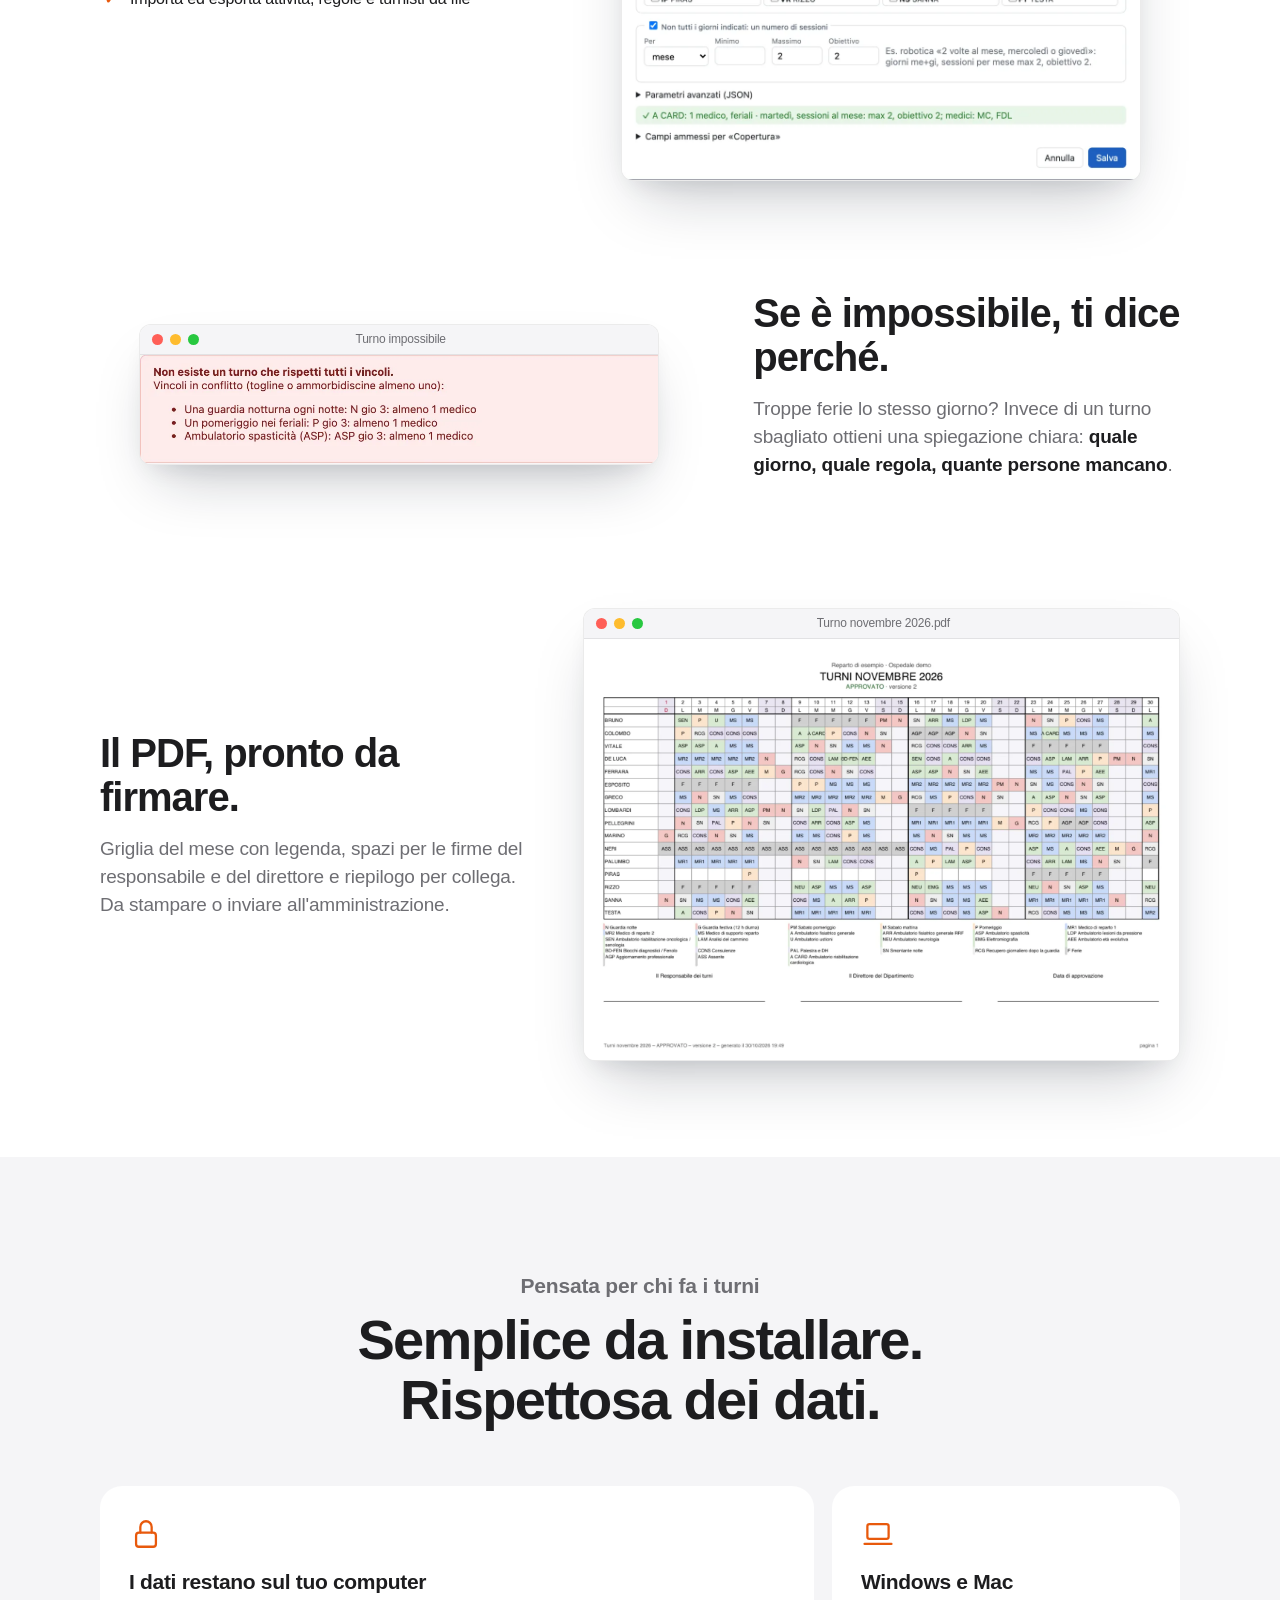
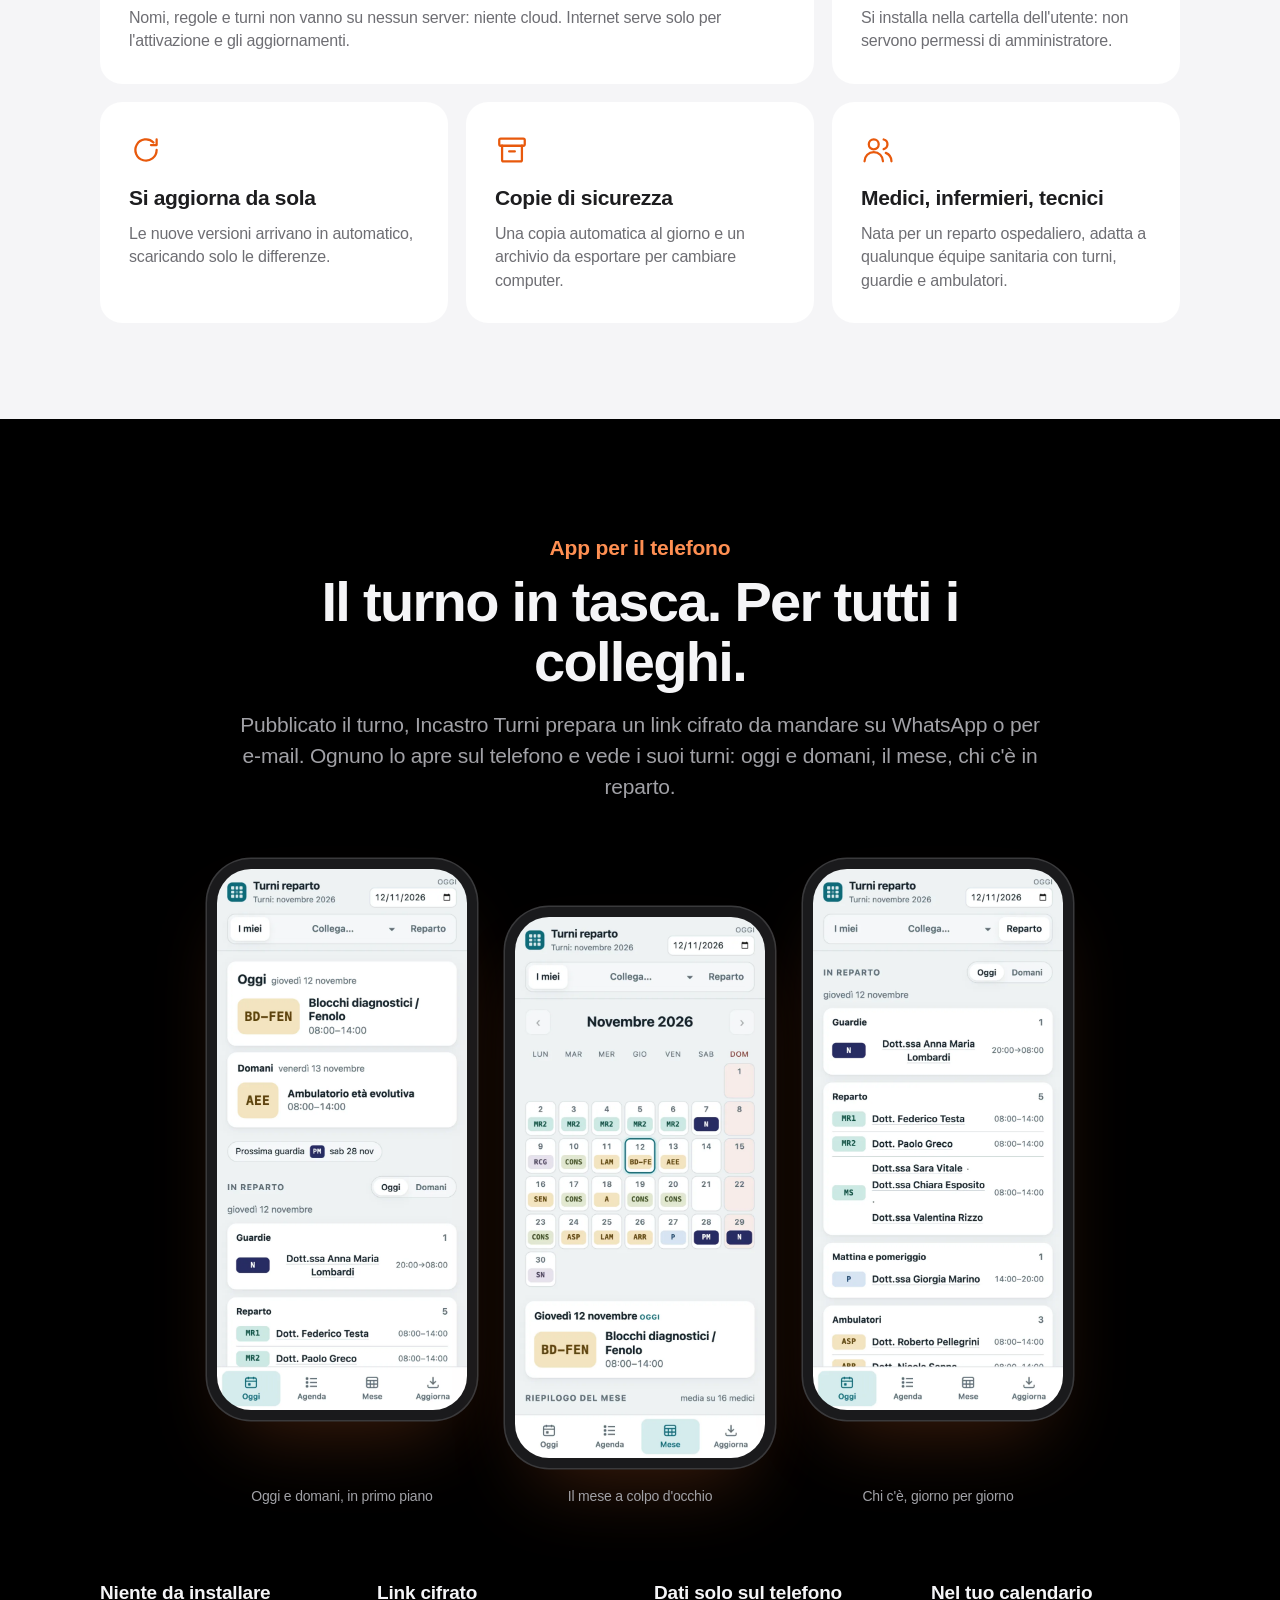
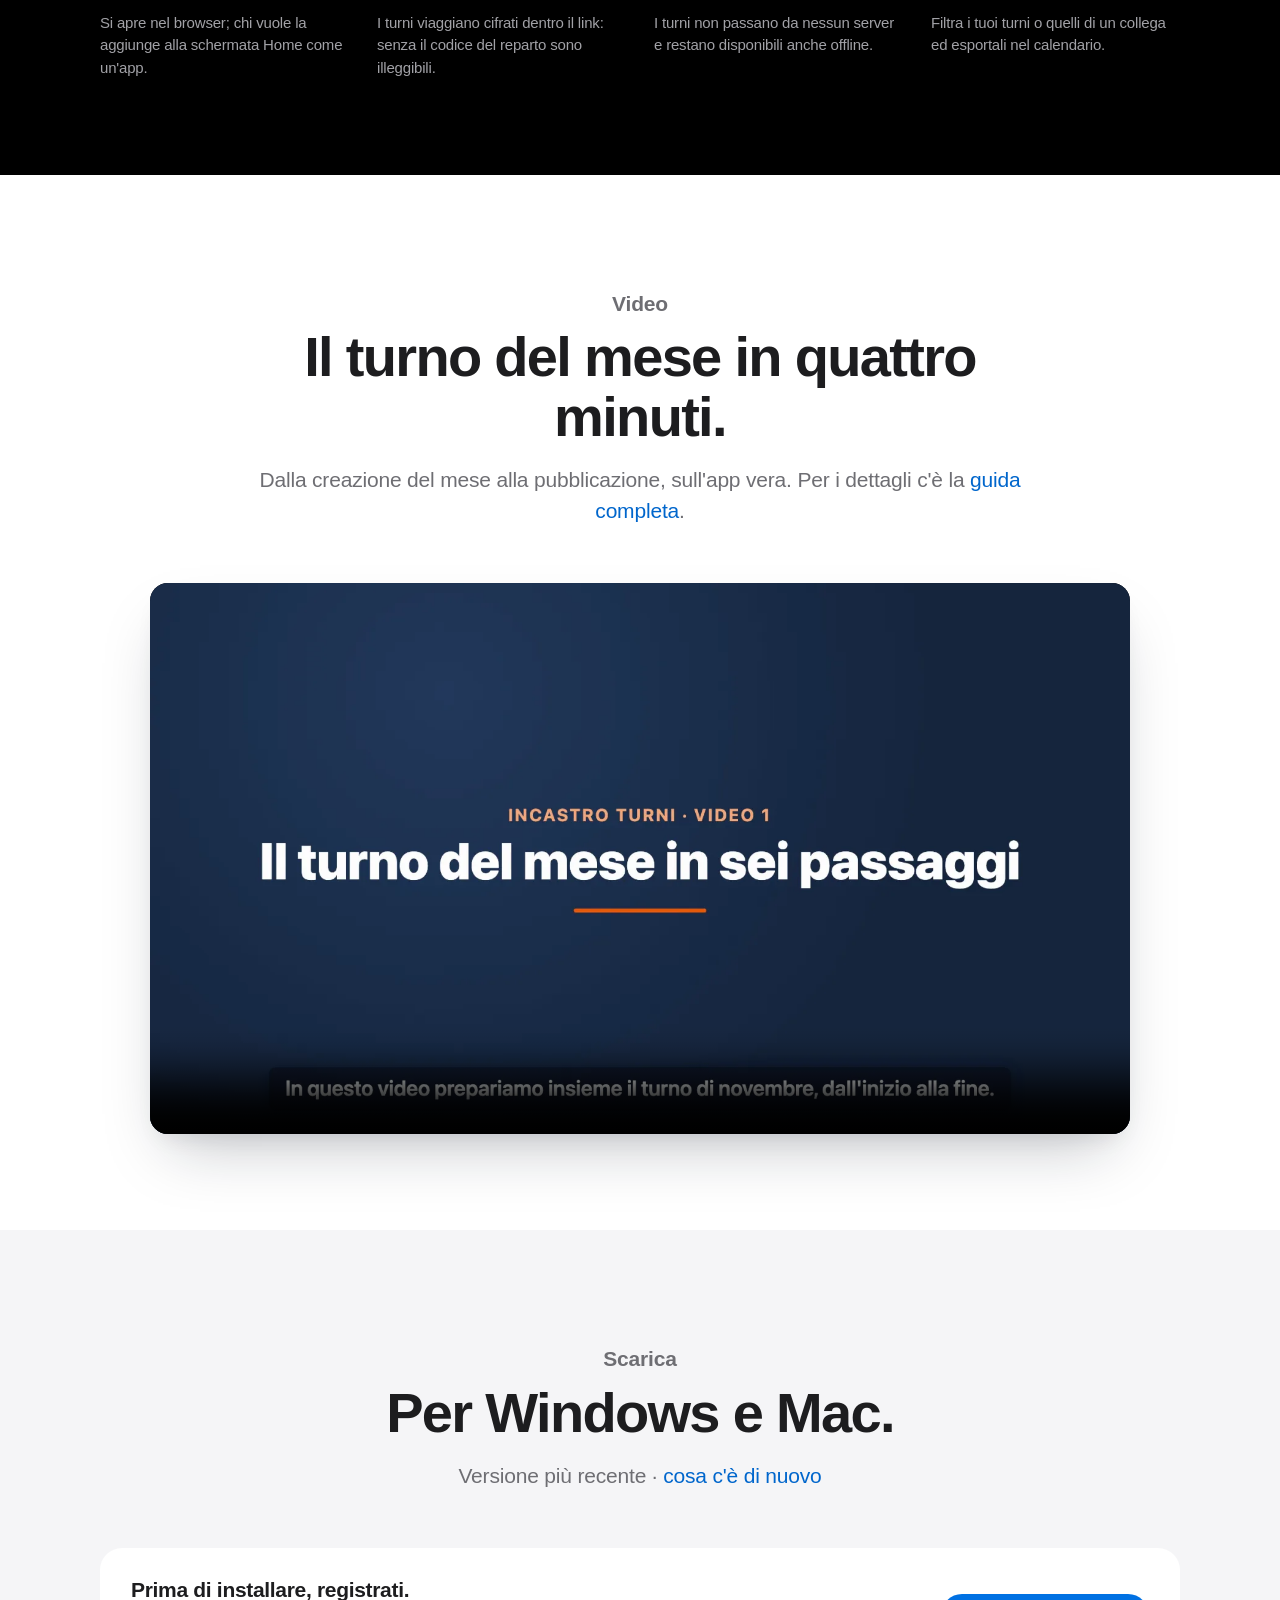
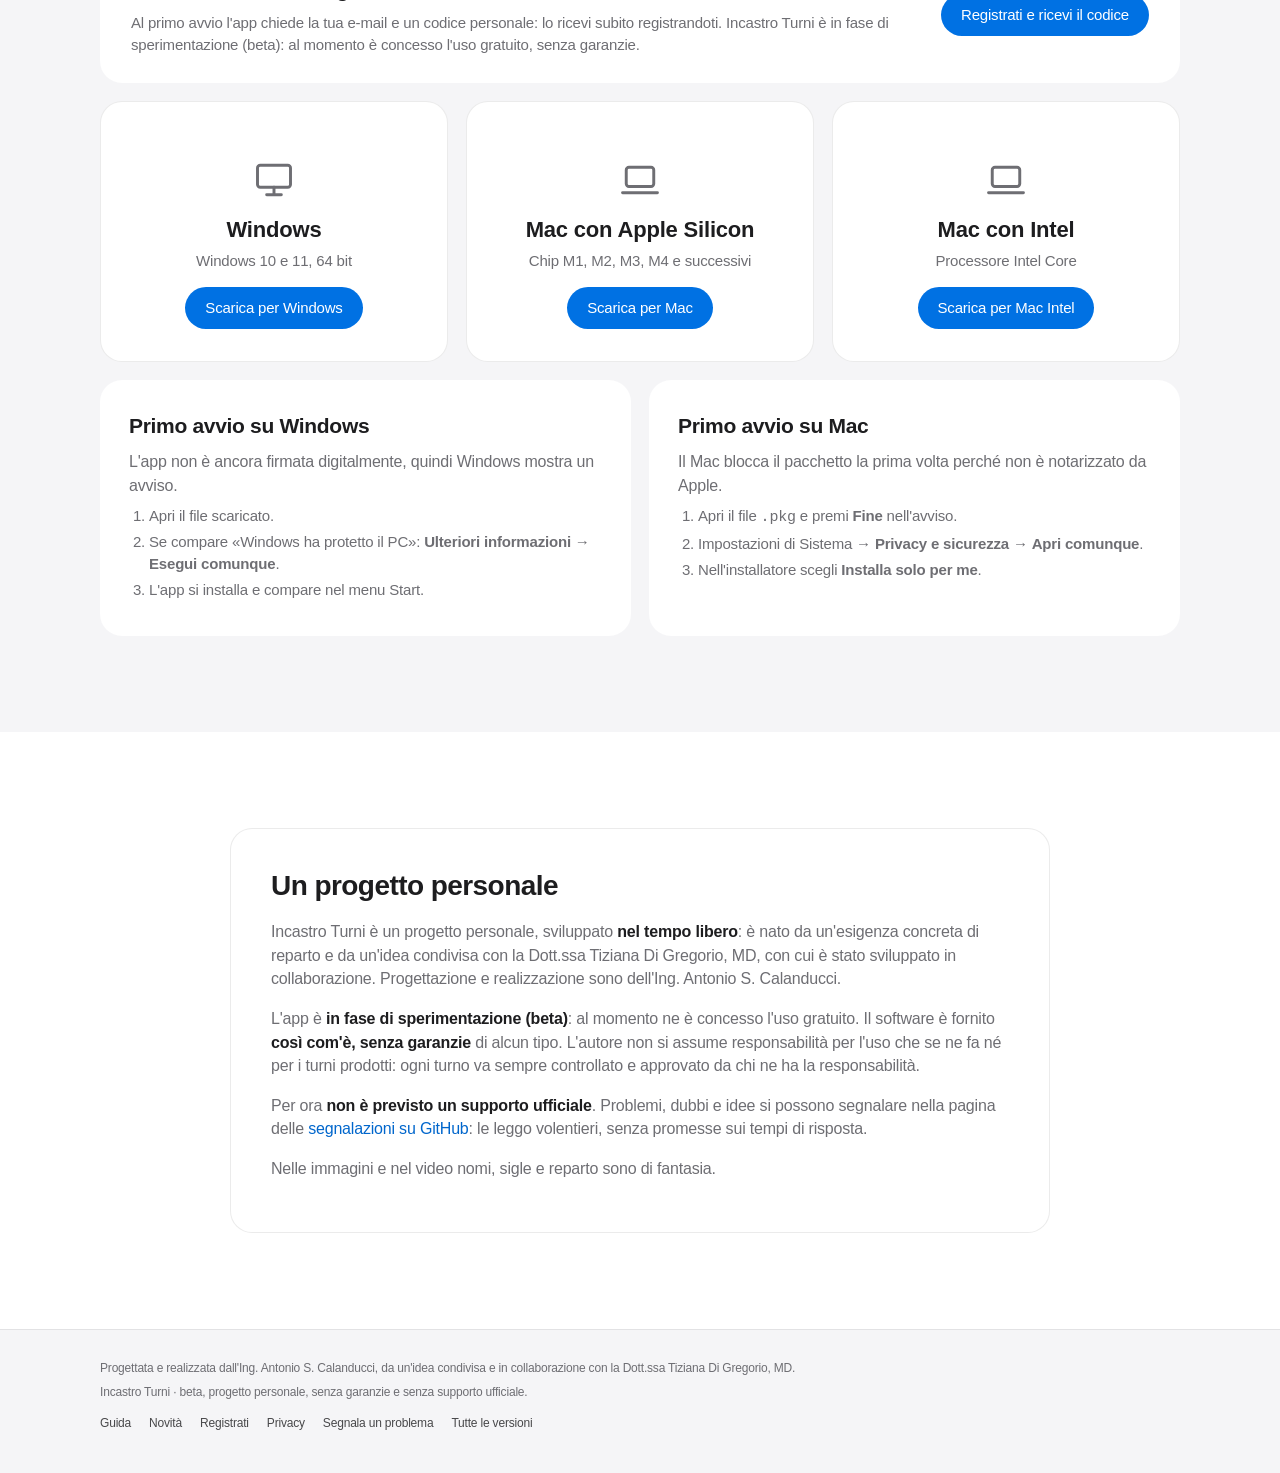
==== commit 3b7dec98: "Sito: crediti riformulati" ====
--- a/docs/index.html
+++ b/docs/index.html
@@ -286,8 +286,9 @@
   <div class="contenitore">
     <div class="avvertenze">
       <h2>Un progetto personale</h2>
-      <p>Incastro Turni è un progetto personale, sviluppato <b>nel tempo libero</b>: è stato progettato e realizzato
-        dall'Ing. Antonio S. Calanducci, su richiesta e in collaborazione con la Dott.ssa Tiziana Di Gregorio, MD.</p>
+      <p>Incastro Turni è un progetto personale, sviluppato <b>nel tempo libero</b>: è nato da un'esigenza concreta di reparto
+        e da un'idea condivisa con la Dott.ssa Tiziana Di Gregorio, MD, con cui è stato sviluppato in collaborazione.
+        Progettazione e realizzazione sono dell'Ing. Antonio S. Calanducci.</p>
       <p>L'app è <b>in fase di sperimentazione (beta)</b>: al momento ne è concesso l'uso gratuito.
         Il software è fornito <b>così com'è, senza garanzie</b> di alcun tipo. L'autore non si assume responsabilità per l'uso
         che se ne fa né per i turni prodotti: ogni turno va sempre controllato e approvato da chi ne ha la responsabilità.</p>
@@ -303,7 +304,7 @@
 <footer>
   <div class="contenitore righe">
     <div>
-      <p>Progettata e realizzata dall'Ing. Antonio S. Calanducci, su richiesta e in collaborazione con la Dott.ssa Tiziana Di Gregorio, MD.</p>
+      <p>Progettata e realizzata dall'Ing. Antonio S. Calanducci, da un'idea condivisa e in collaborazione con la Dott.ssa Tiziana Di Gregorio, MD.</p>
       <p>Incastro Turni · beta, progetto personale, senza garanzie e senza supporto ufficiale.</p>
     </div>
     <nav>
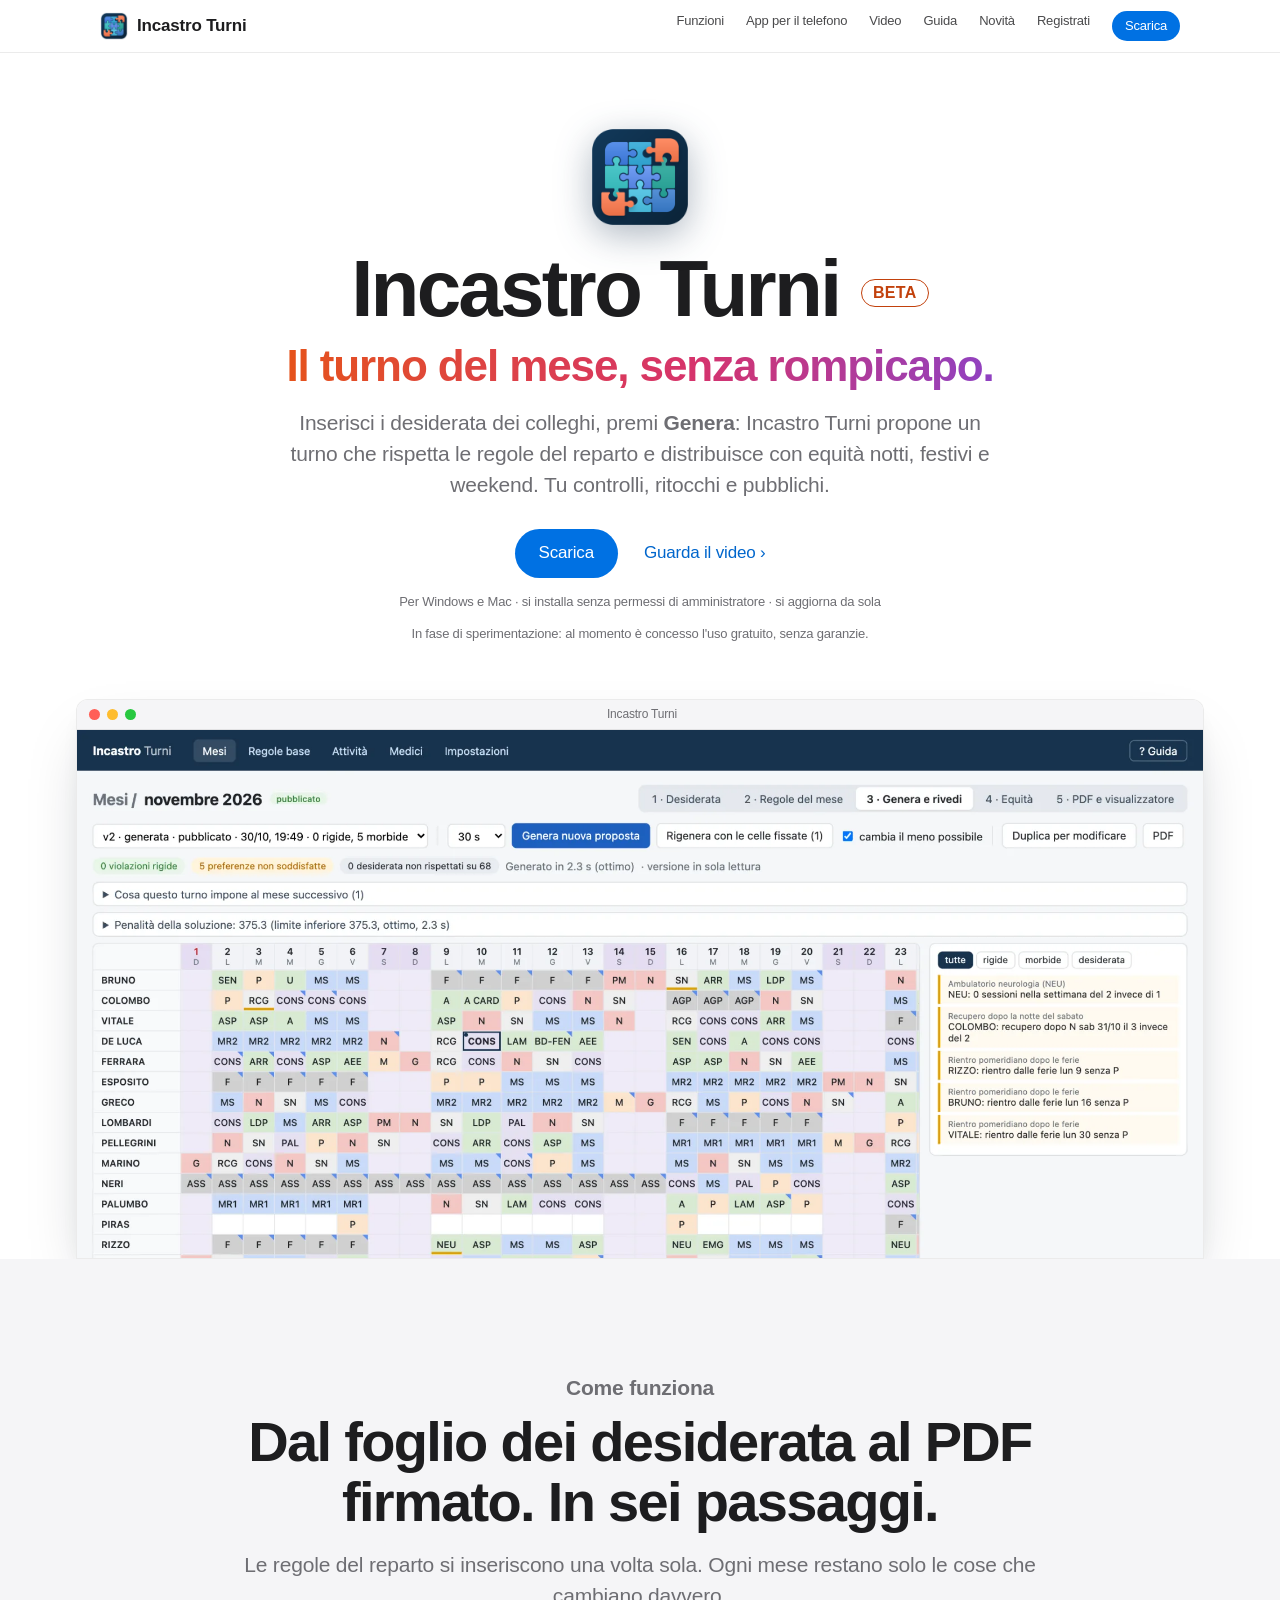
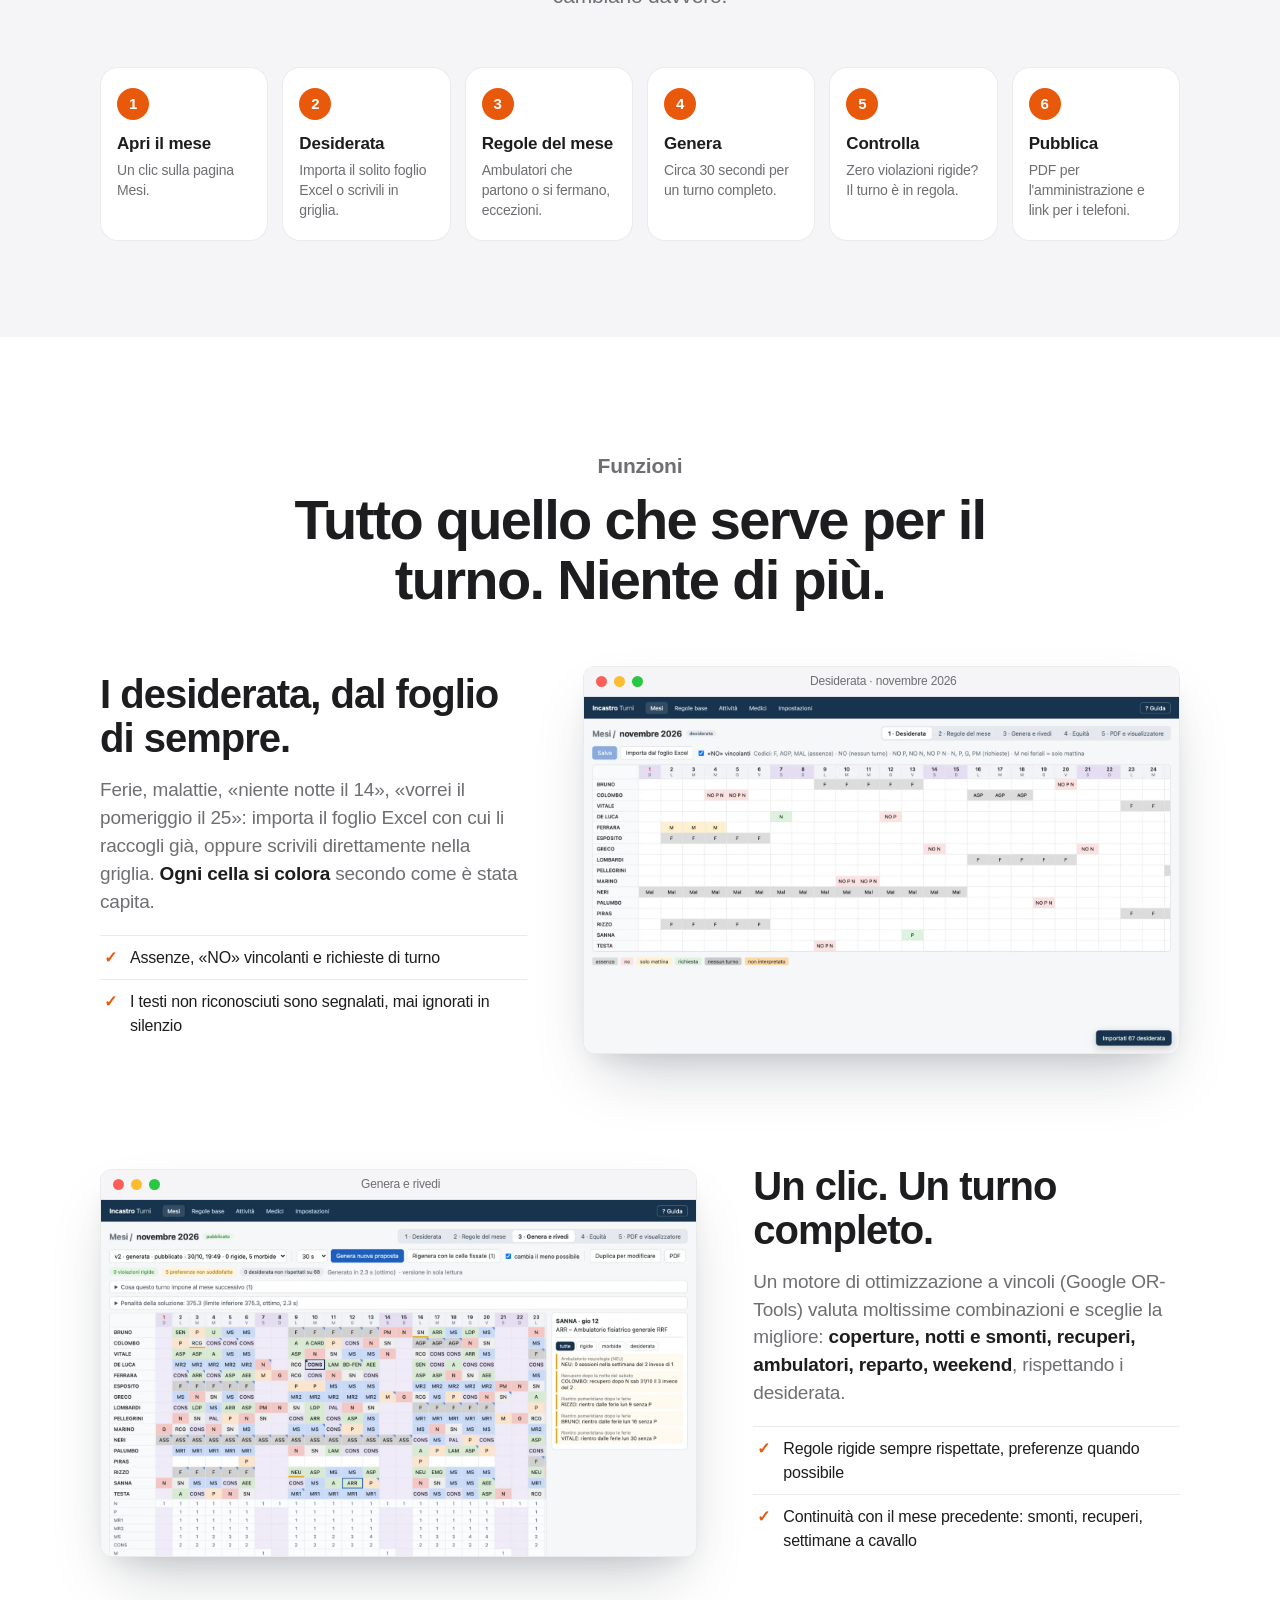
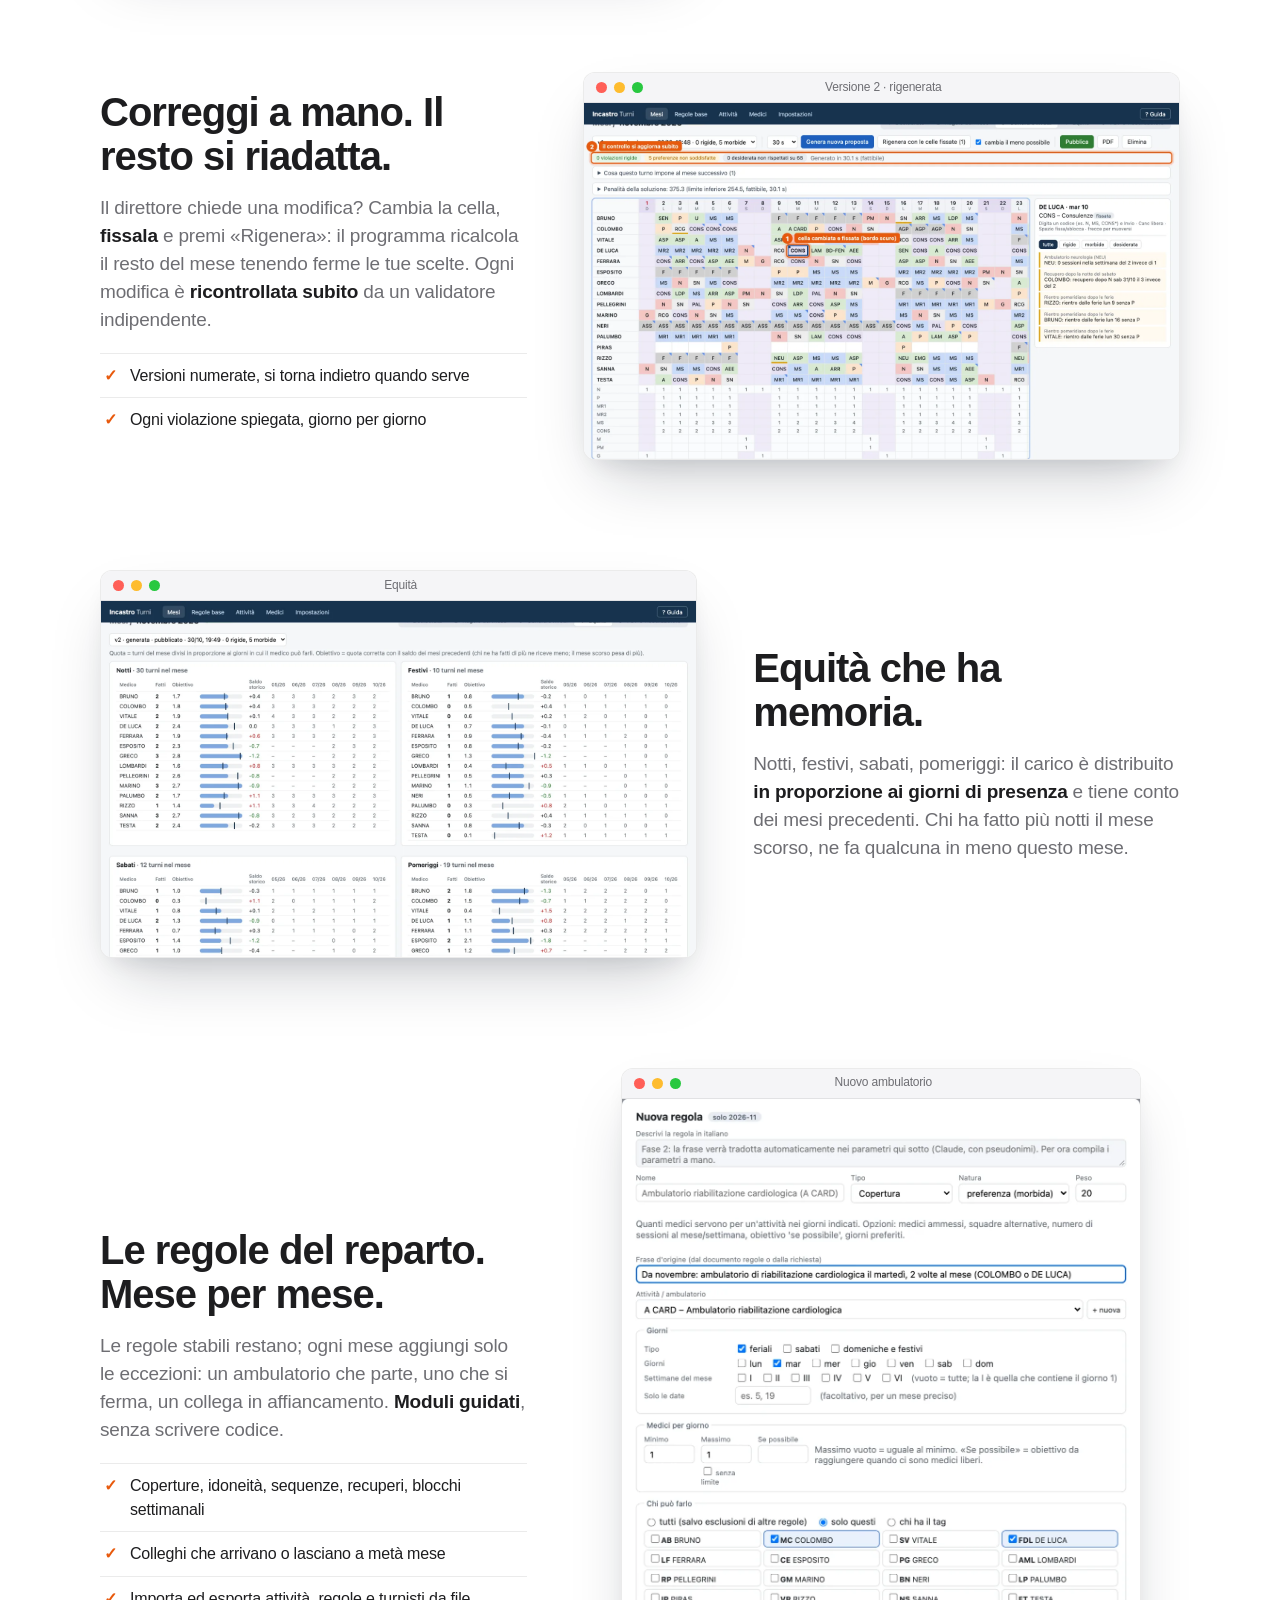
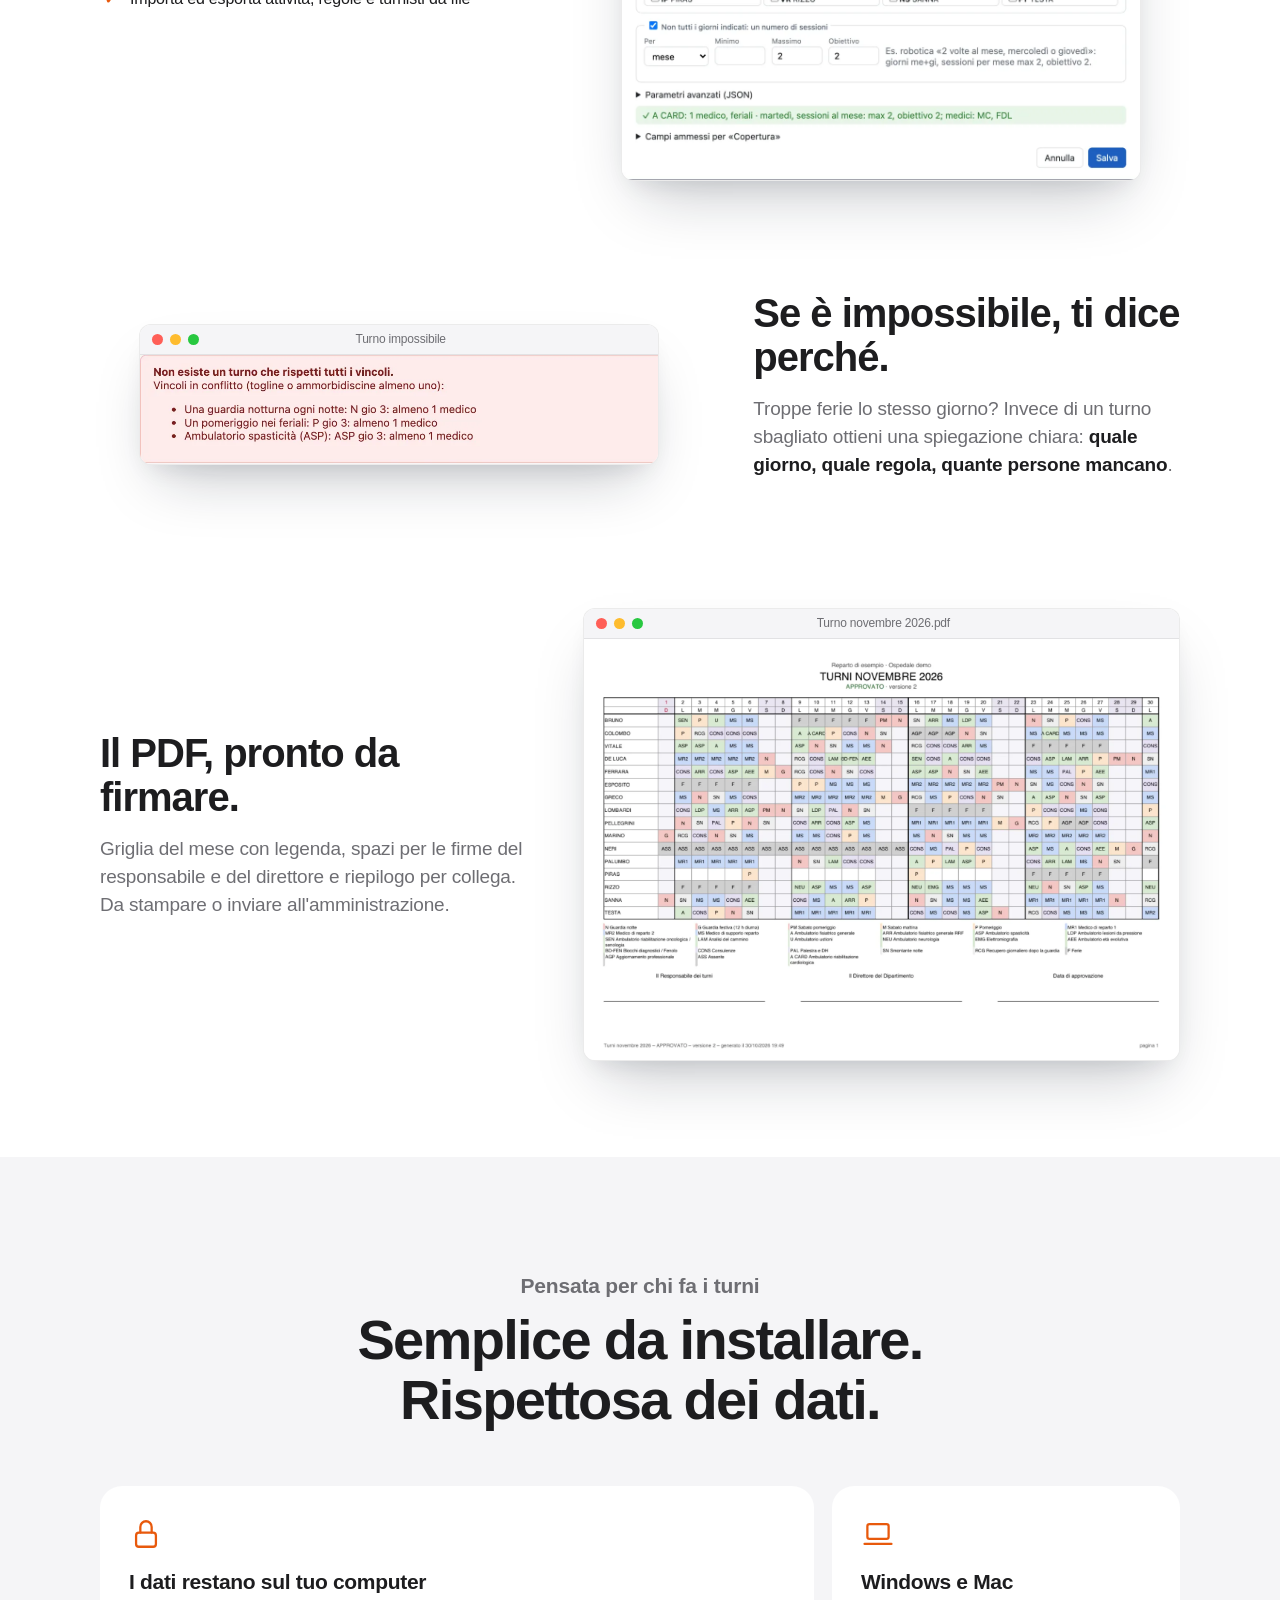
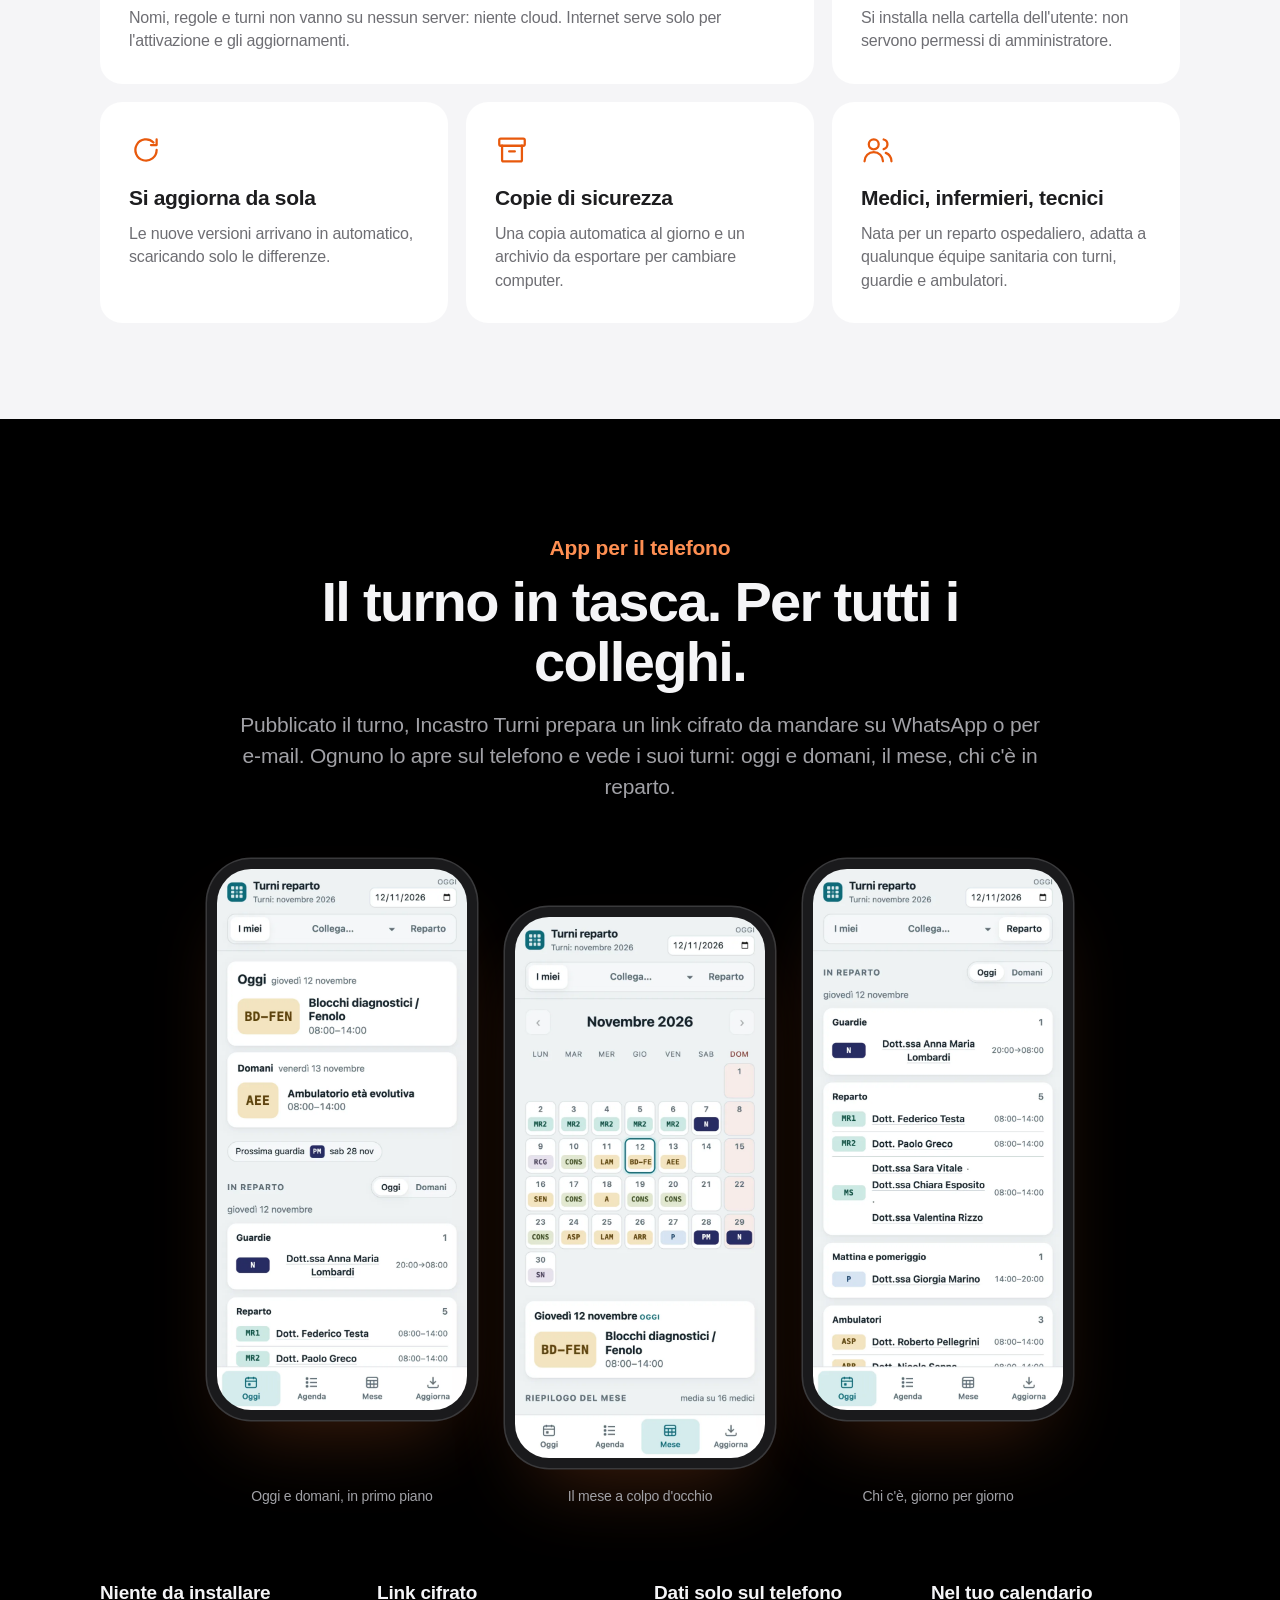
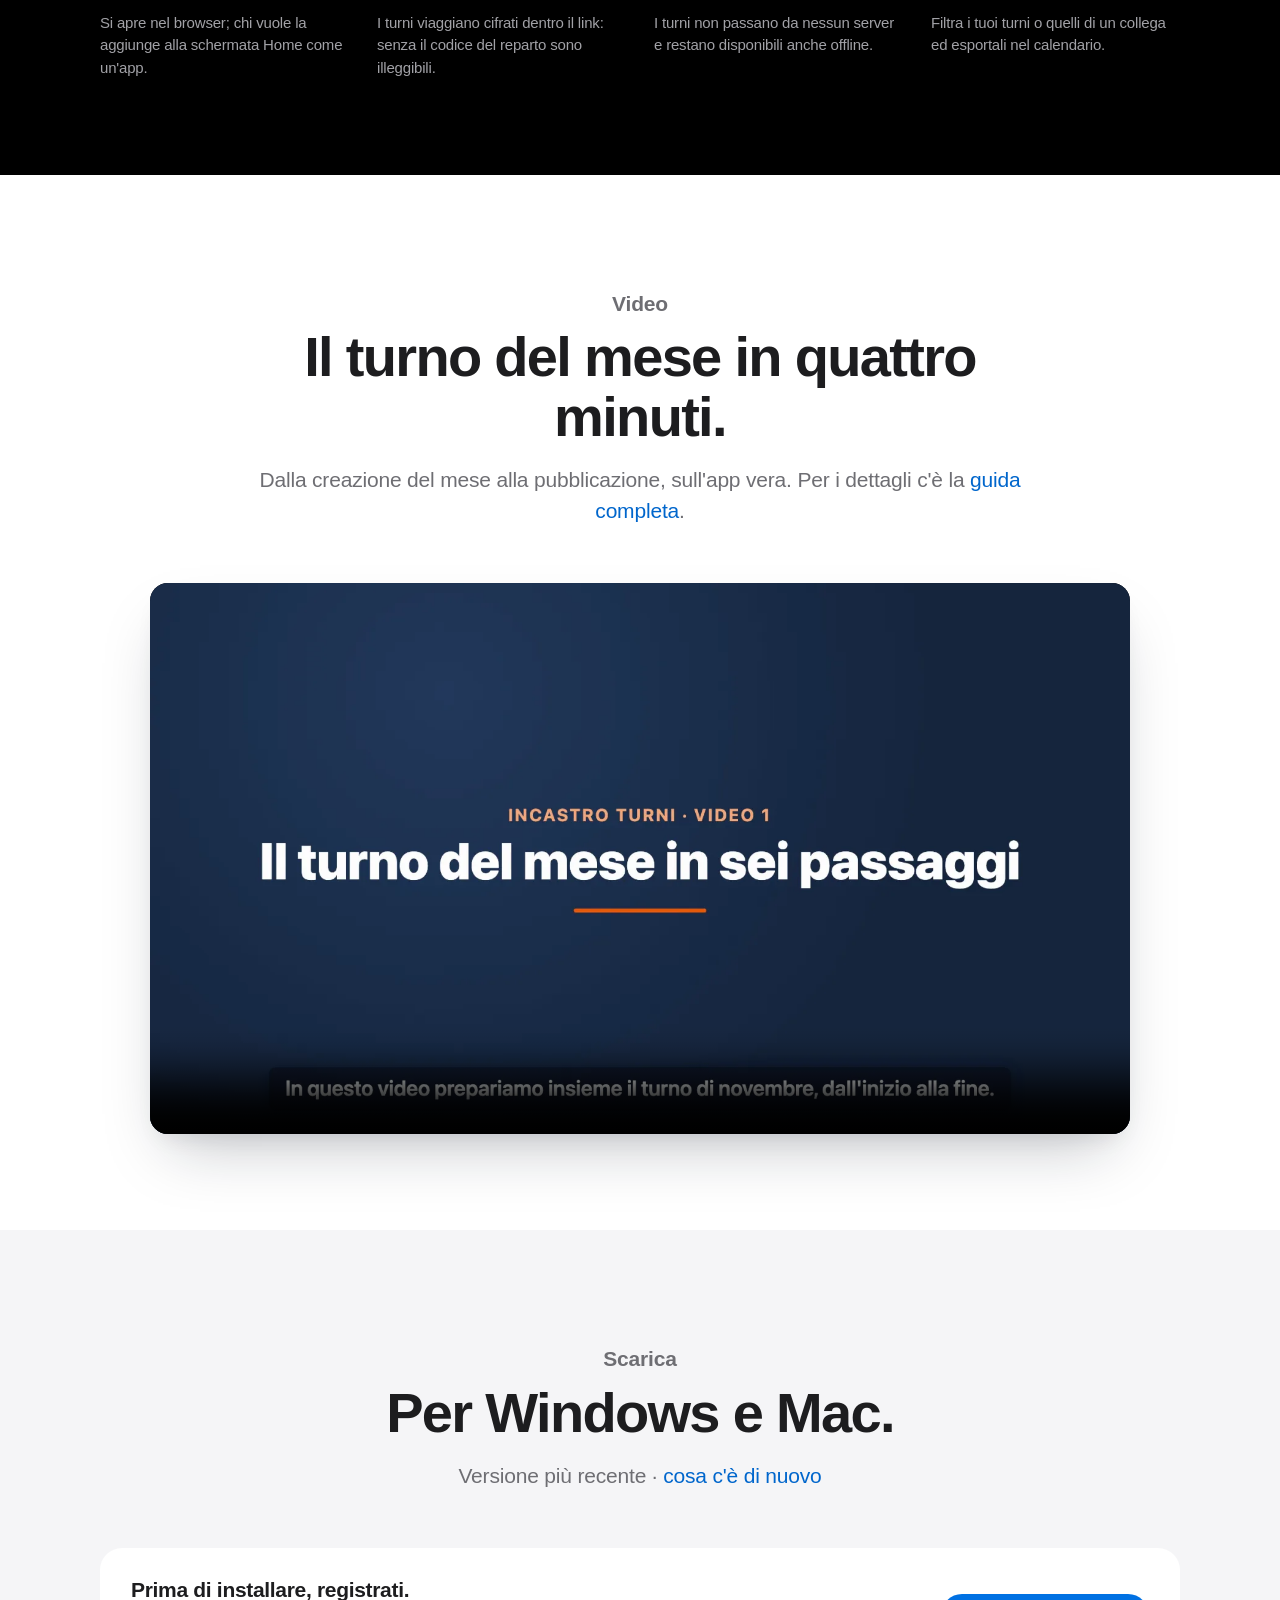
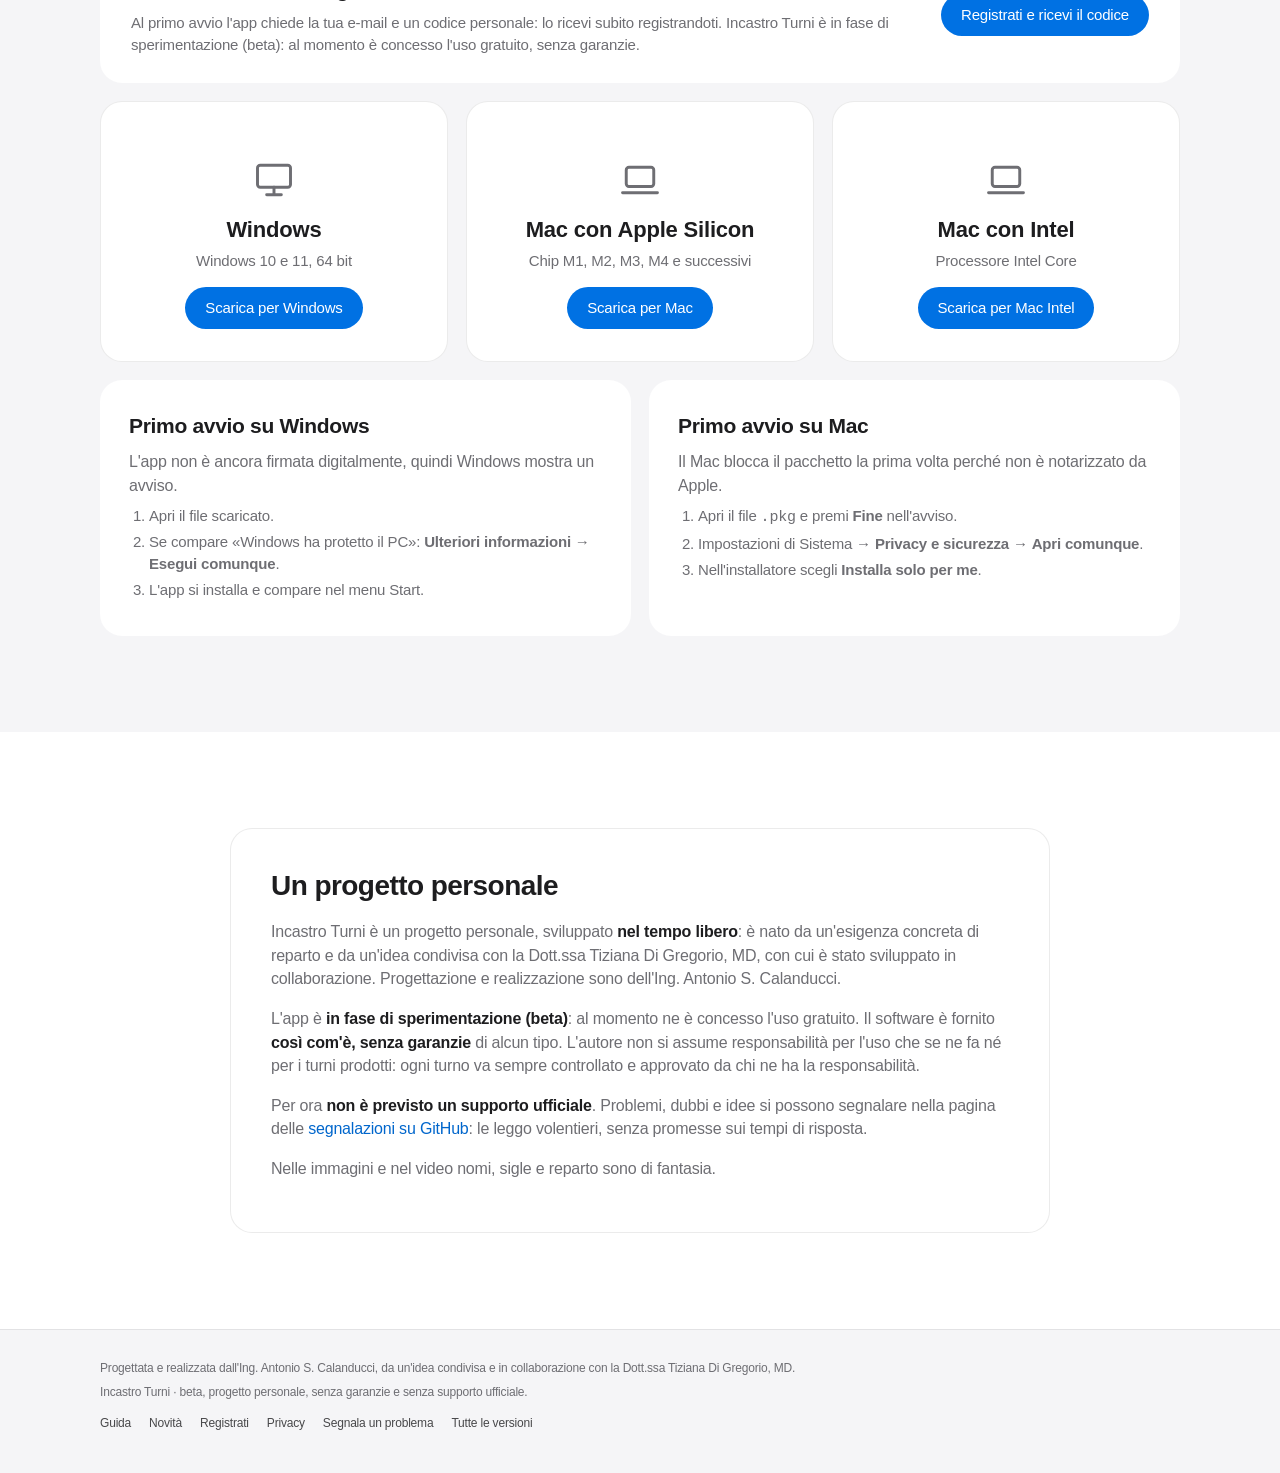
==== commit 7707fa29: "Sito: nuova icona" ====
--- a/docs/index.html
+++ b/docs/index.html
@@ -10,15 +10,15 @@
 <meta property="og:title" content="Incastro Turni">
 <meta property="og:description" content="Il turno del mese del reparto: desiderata, regole, generazione automatica, PDF e app per il telefono.">
 <meta property="og:image" content="img/turno.webp">
-<link rel="icon" href="img/icona.png?v=6326addc">
-<link rel="apple-touch-icon" href="img/icona.png?v=6326addc">
+<link rel="icon" href="img/icona.png?v=15688521">
+<link rel="apple-touch-icon" href="img/icona.png?v=15688521">
 <link rel="stylesheet" href="assets/sito.css?v=00e9038e">
 </head>
 <body>
 
 <header class="nav" id="nav">
   <div class="contenitore">
-    <a class="marchio" href="./"><img src="img/icona.png?v=6326addc" alt="">Incastro Turni</a>
+    <a class="marchio" href="./"><img src="img/icona.png?v=15688521" alt="">Incastro Turni</a>
     <button class="menu-bottone" aria-label="Menu" aria-expanded="false" onclick="const n=document.getElementById('nav');this.setAttribute('aria-expanded',n.classList.toggle('aperto'))">
       <svg width="20" height="20" viewBox="0 0 20 20" fill="none" stroke="currentColor" stroke-width="1.6" stroke-linecap="round"><path d="M3 6h14M3 10h14M3 14h14"/></svg>
     </button>
@@ -38,7 +38,7 @@
 <!-- eroe -->
 <div class="eroe">
   <div class="contenitore">
-    <img class="icona" src="img/icona.png?v=6326addc" alt="">
+    <img class="icona" src="img/icona.png?v=15688521" alt="">
     <h1>Incastro Turni <span class="etichetta-beta" title="In fase di sperimentazione">Beta</span></h1>
     <p class="slogan">Il turno del mese, senza rompicapo.</p>
     <p class="intro">Inserisci i desiderata dei colleghi, premi <b>Genera</b>: Incastro Turni propone un turno che rispetta
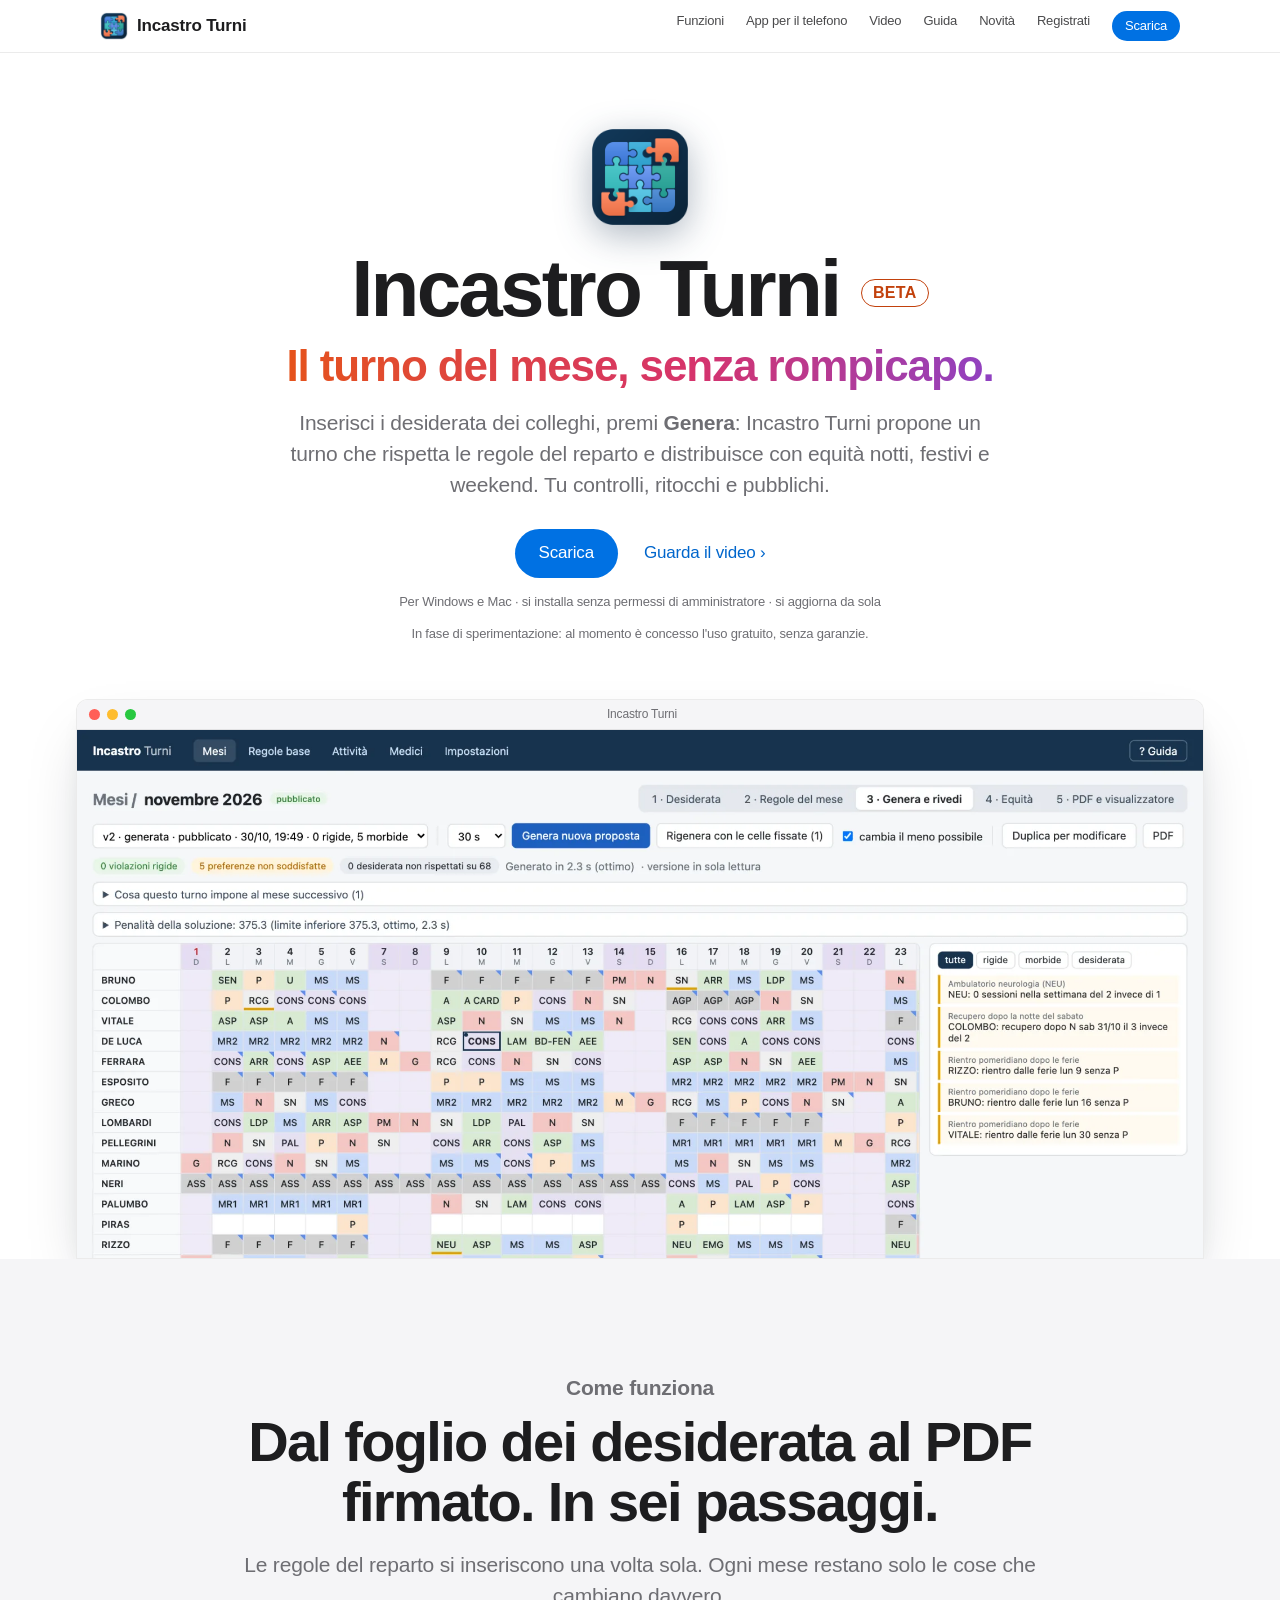
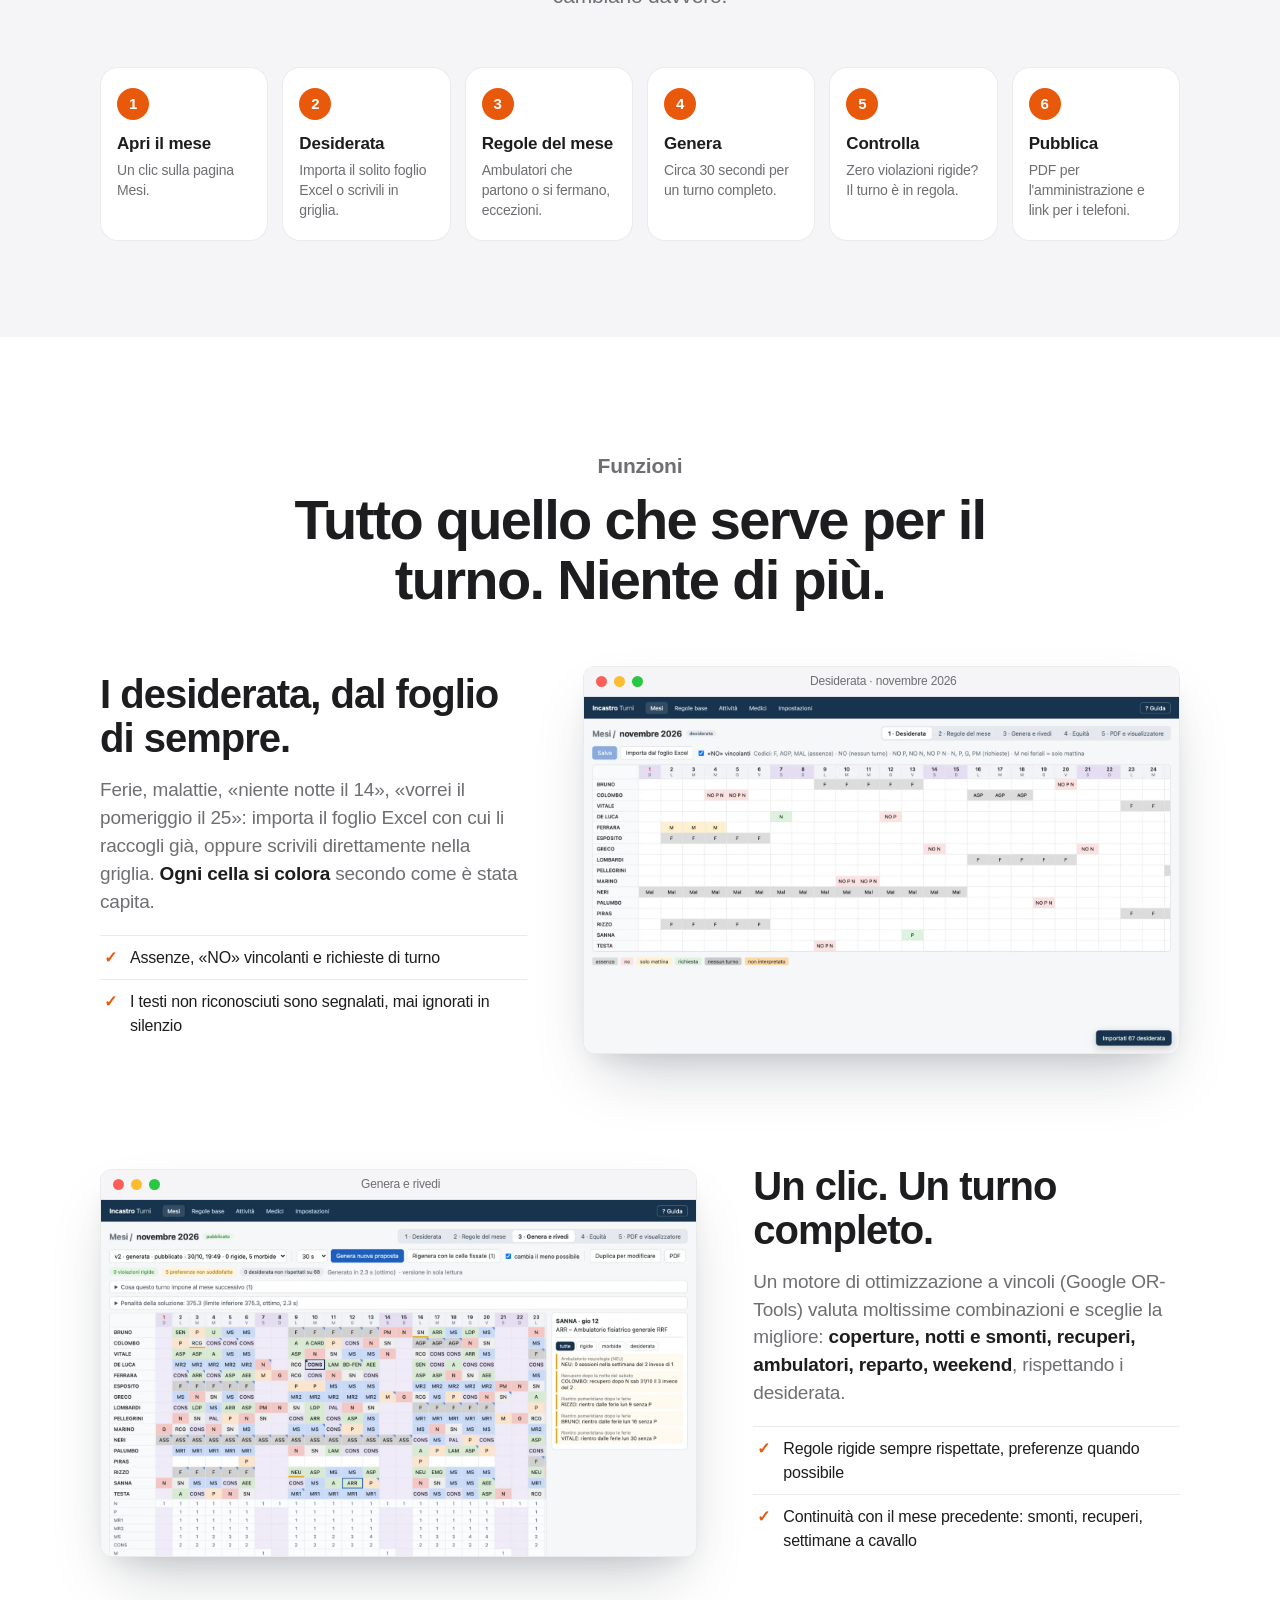
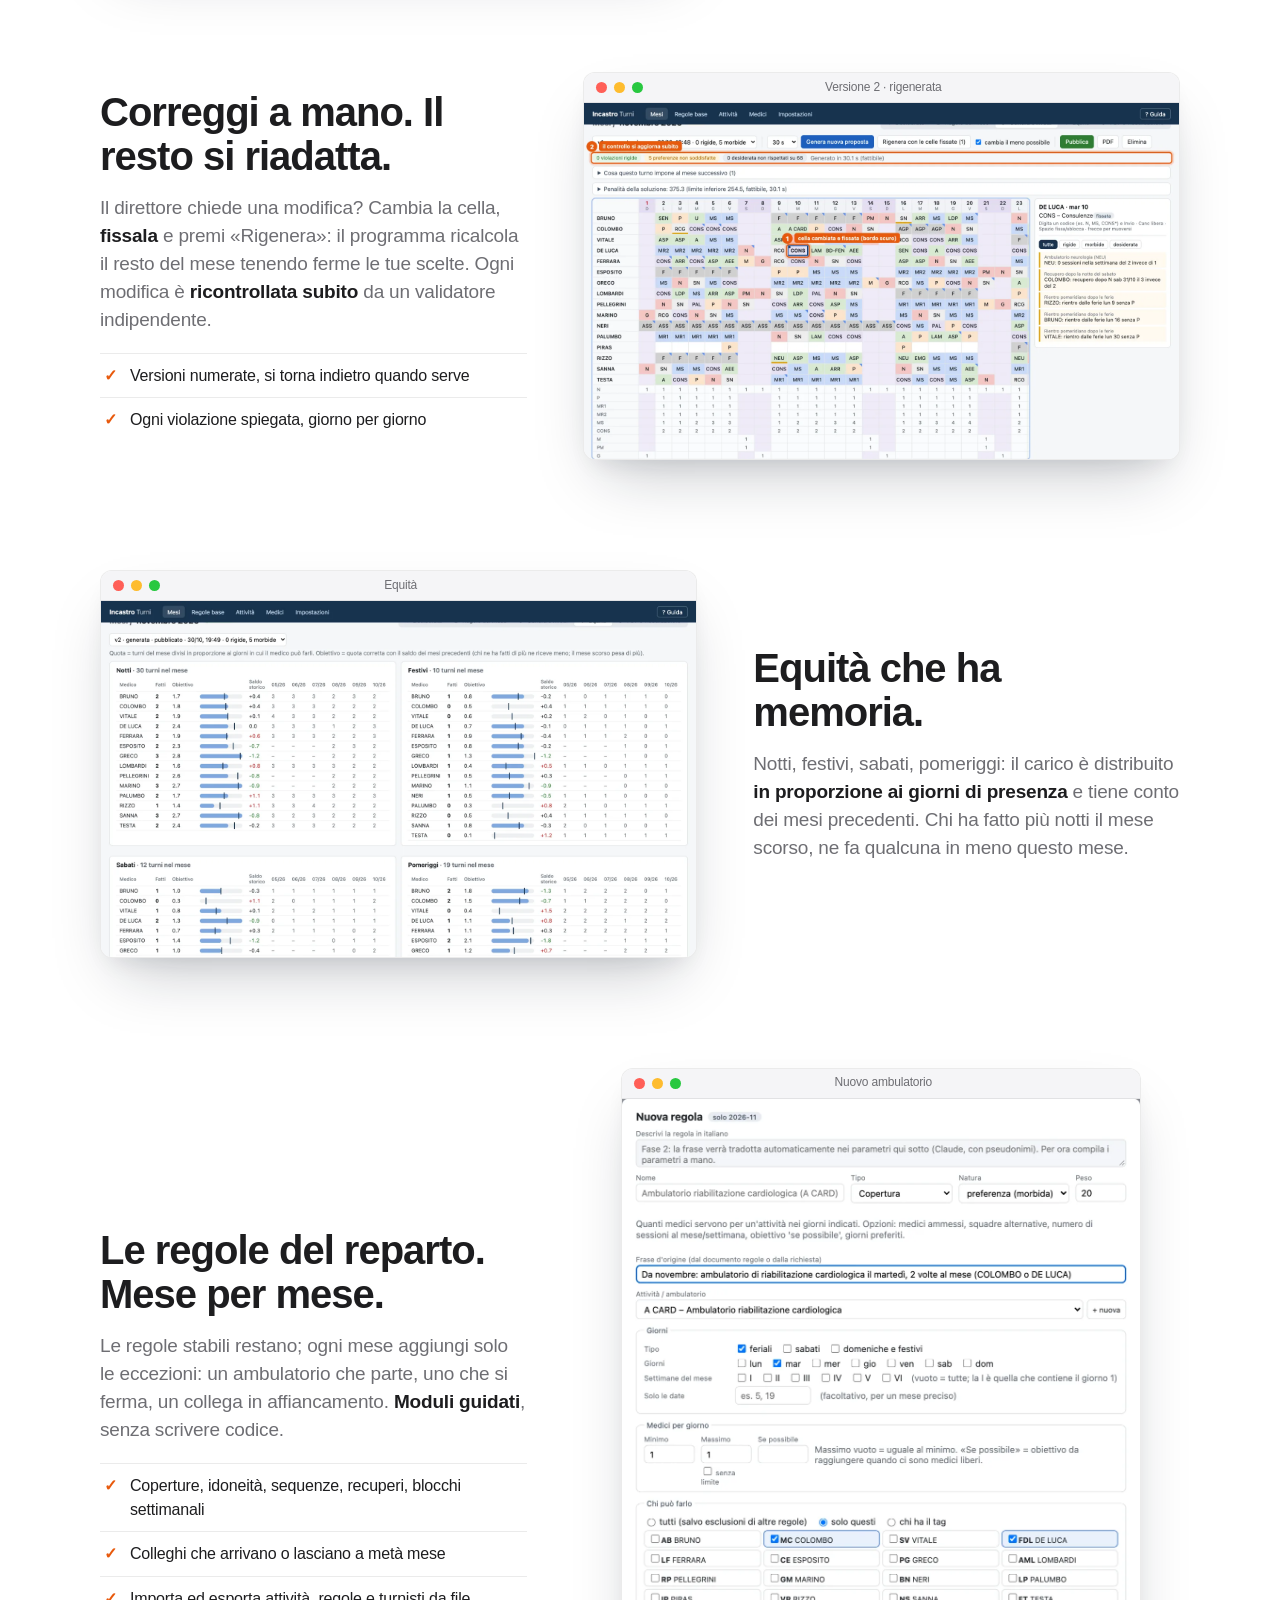
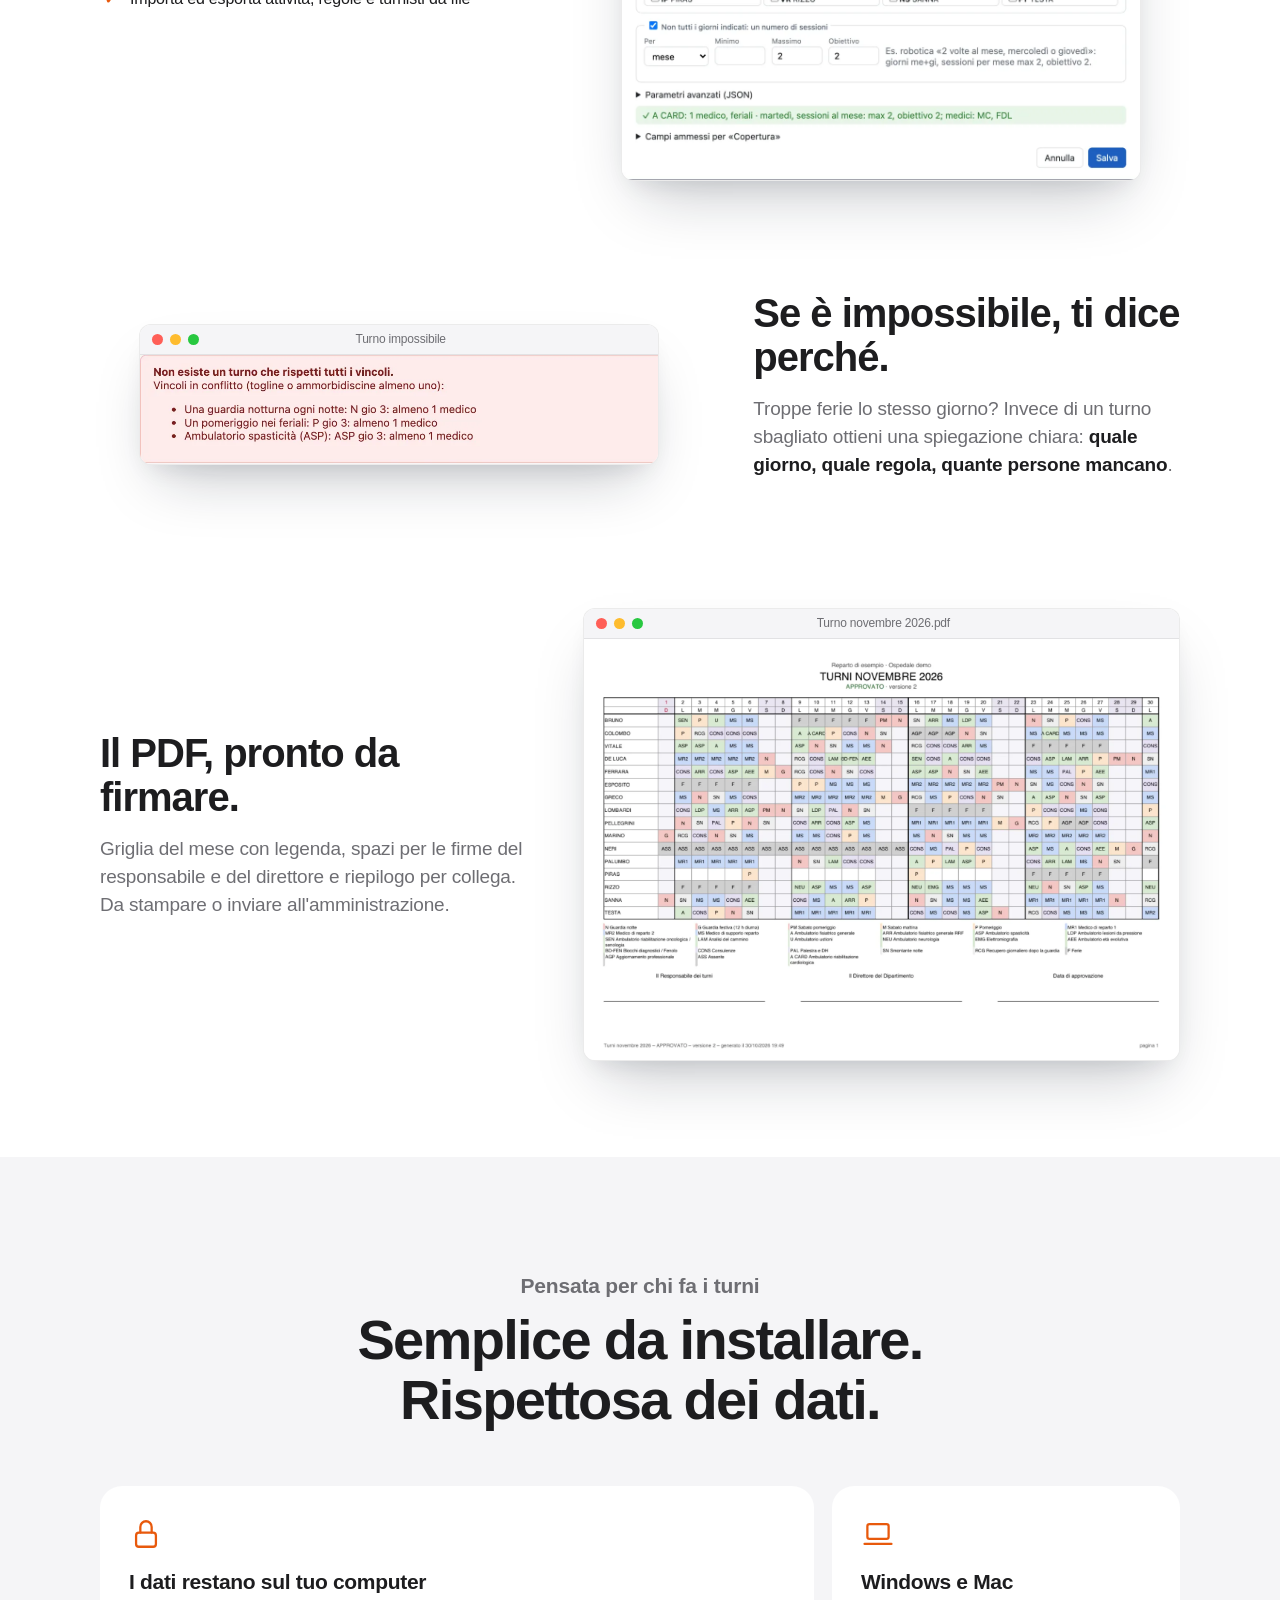
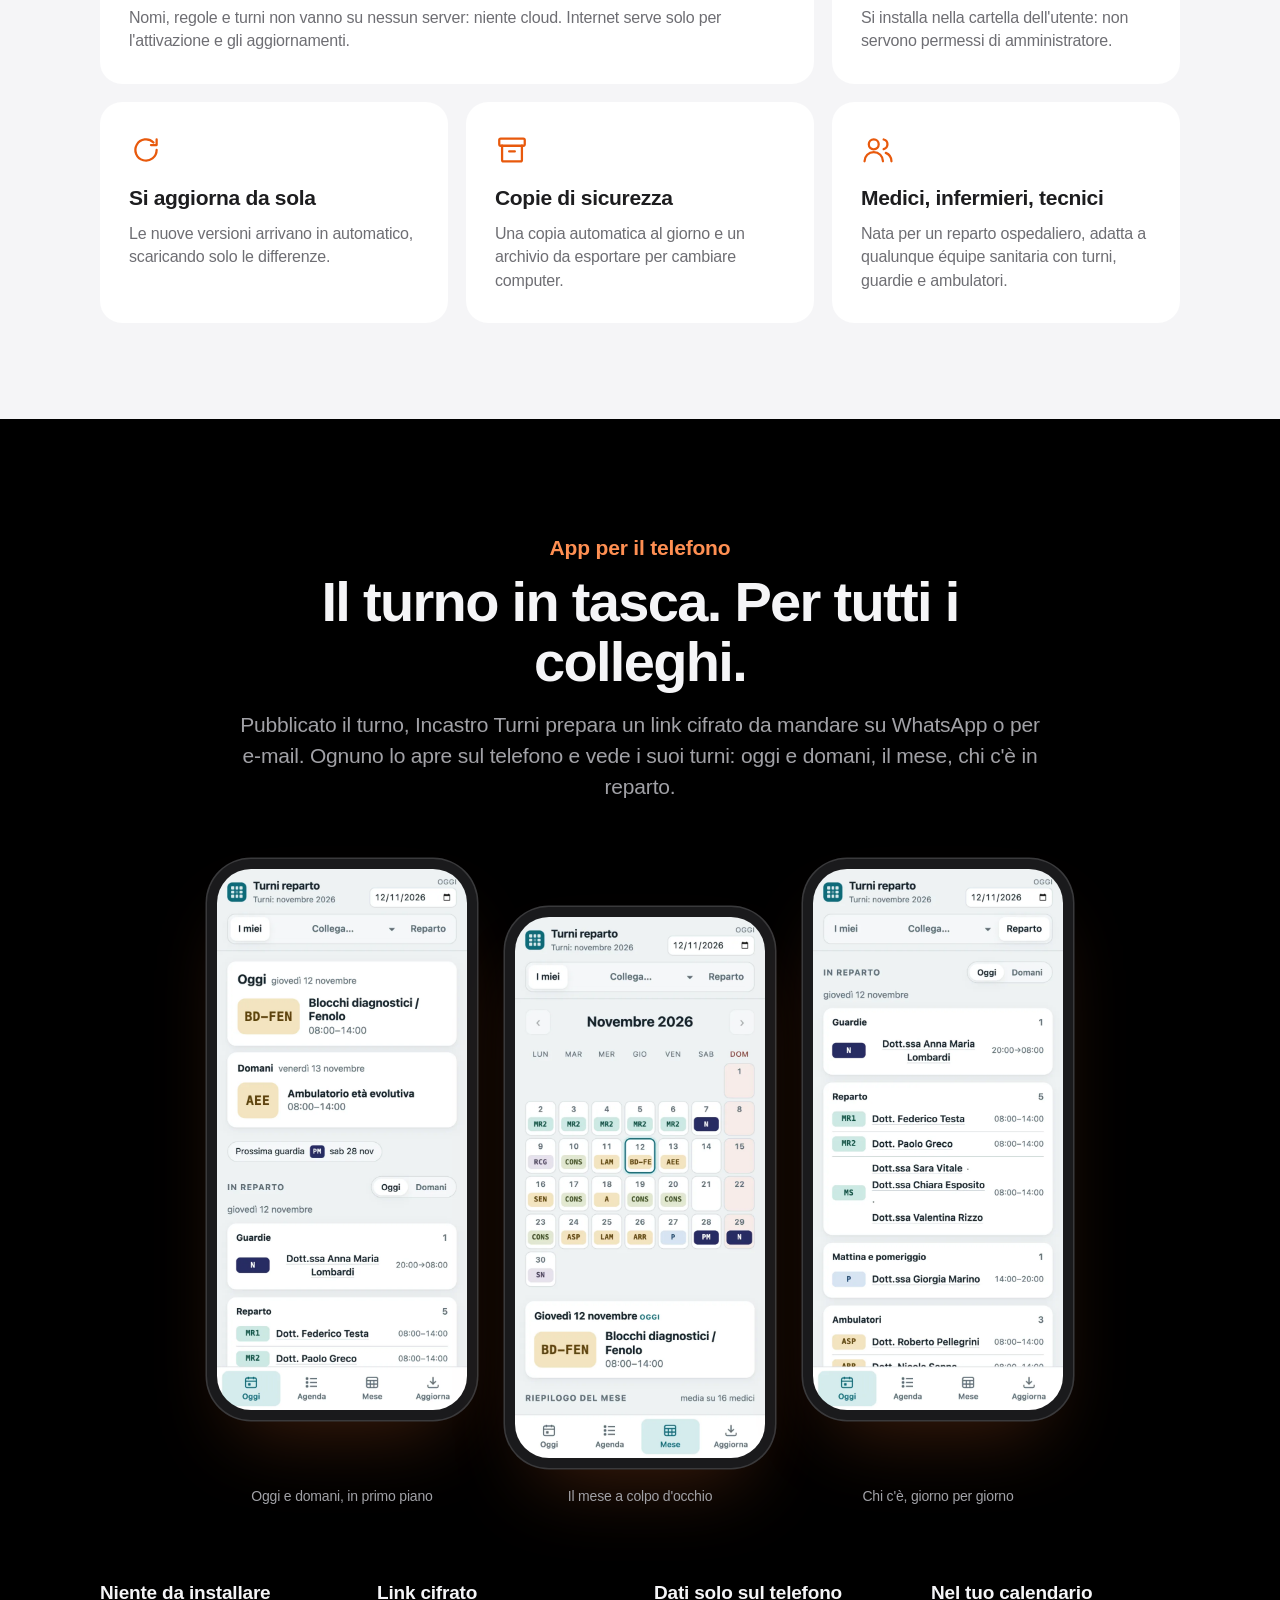
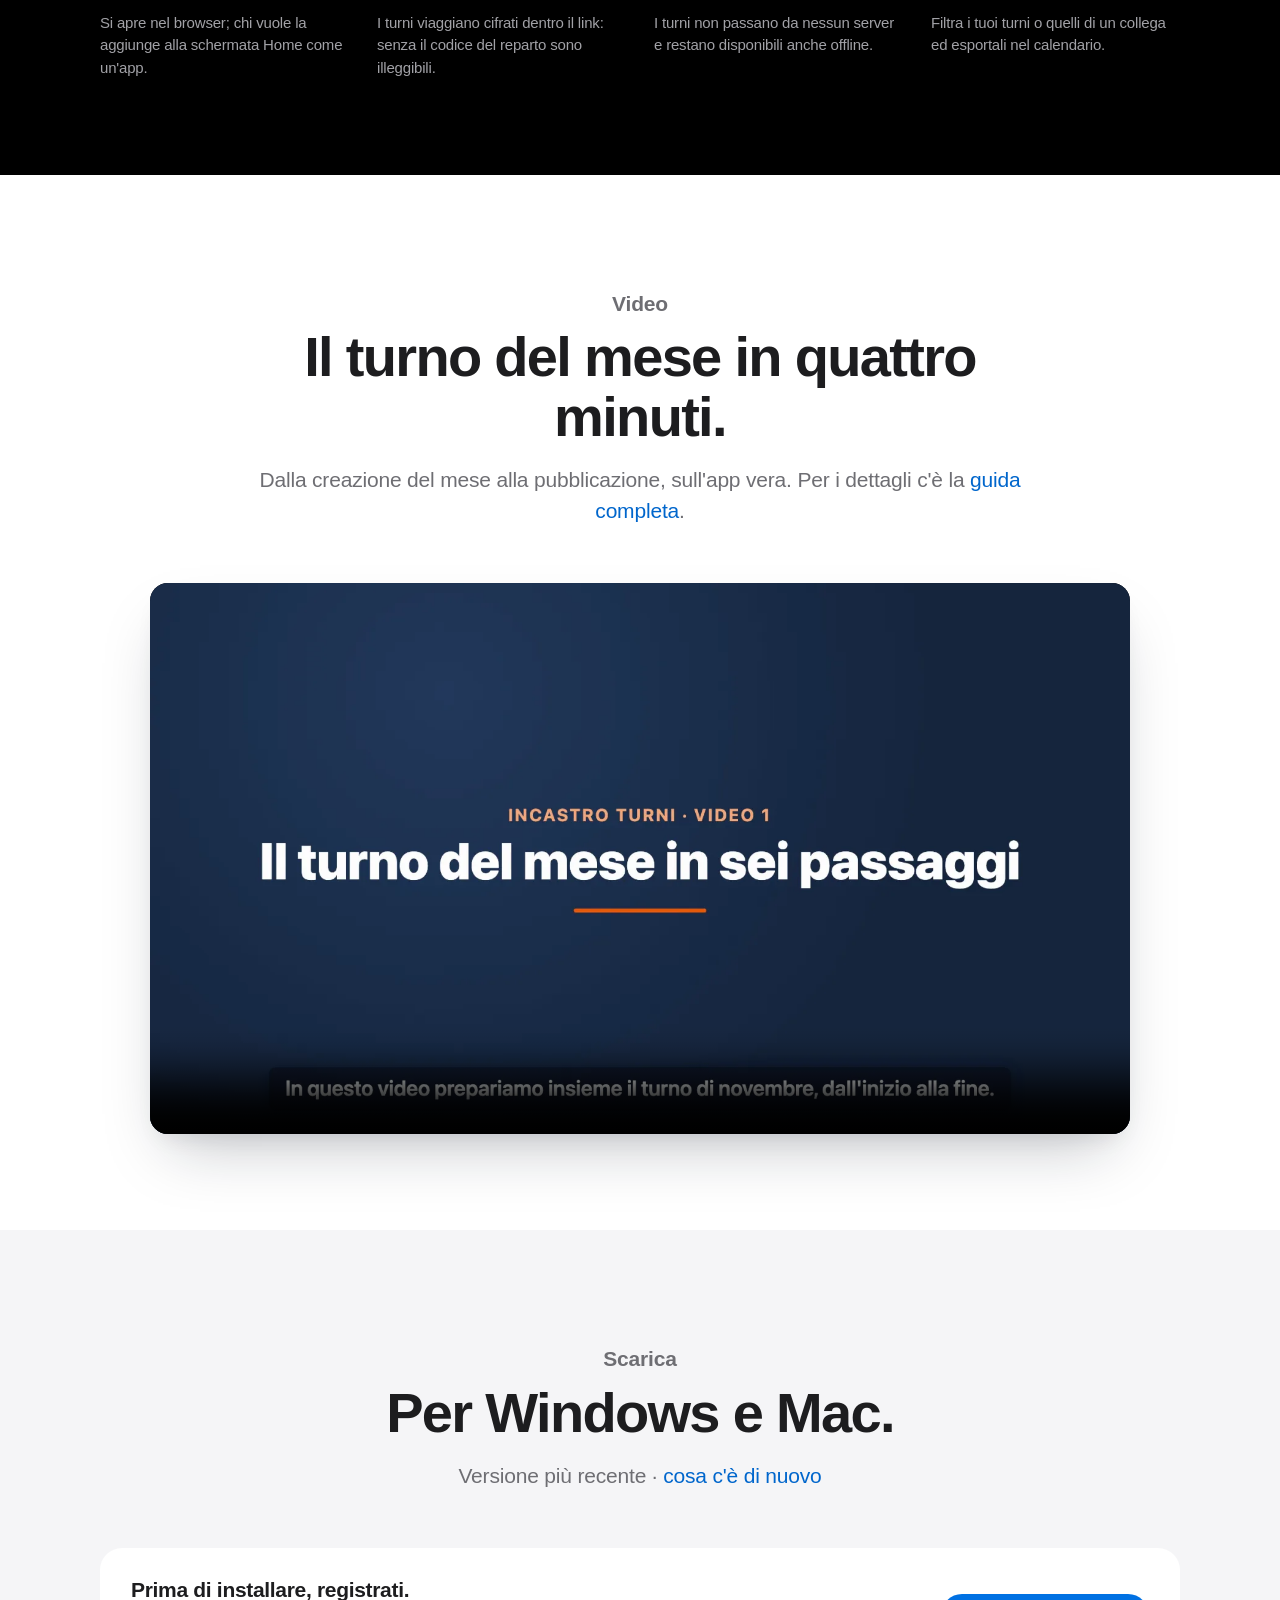
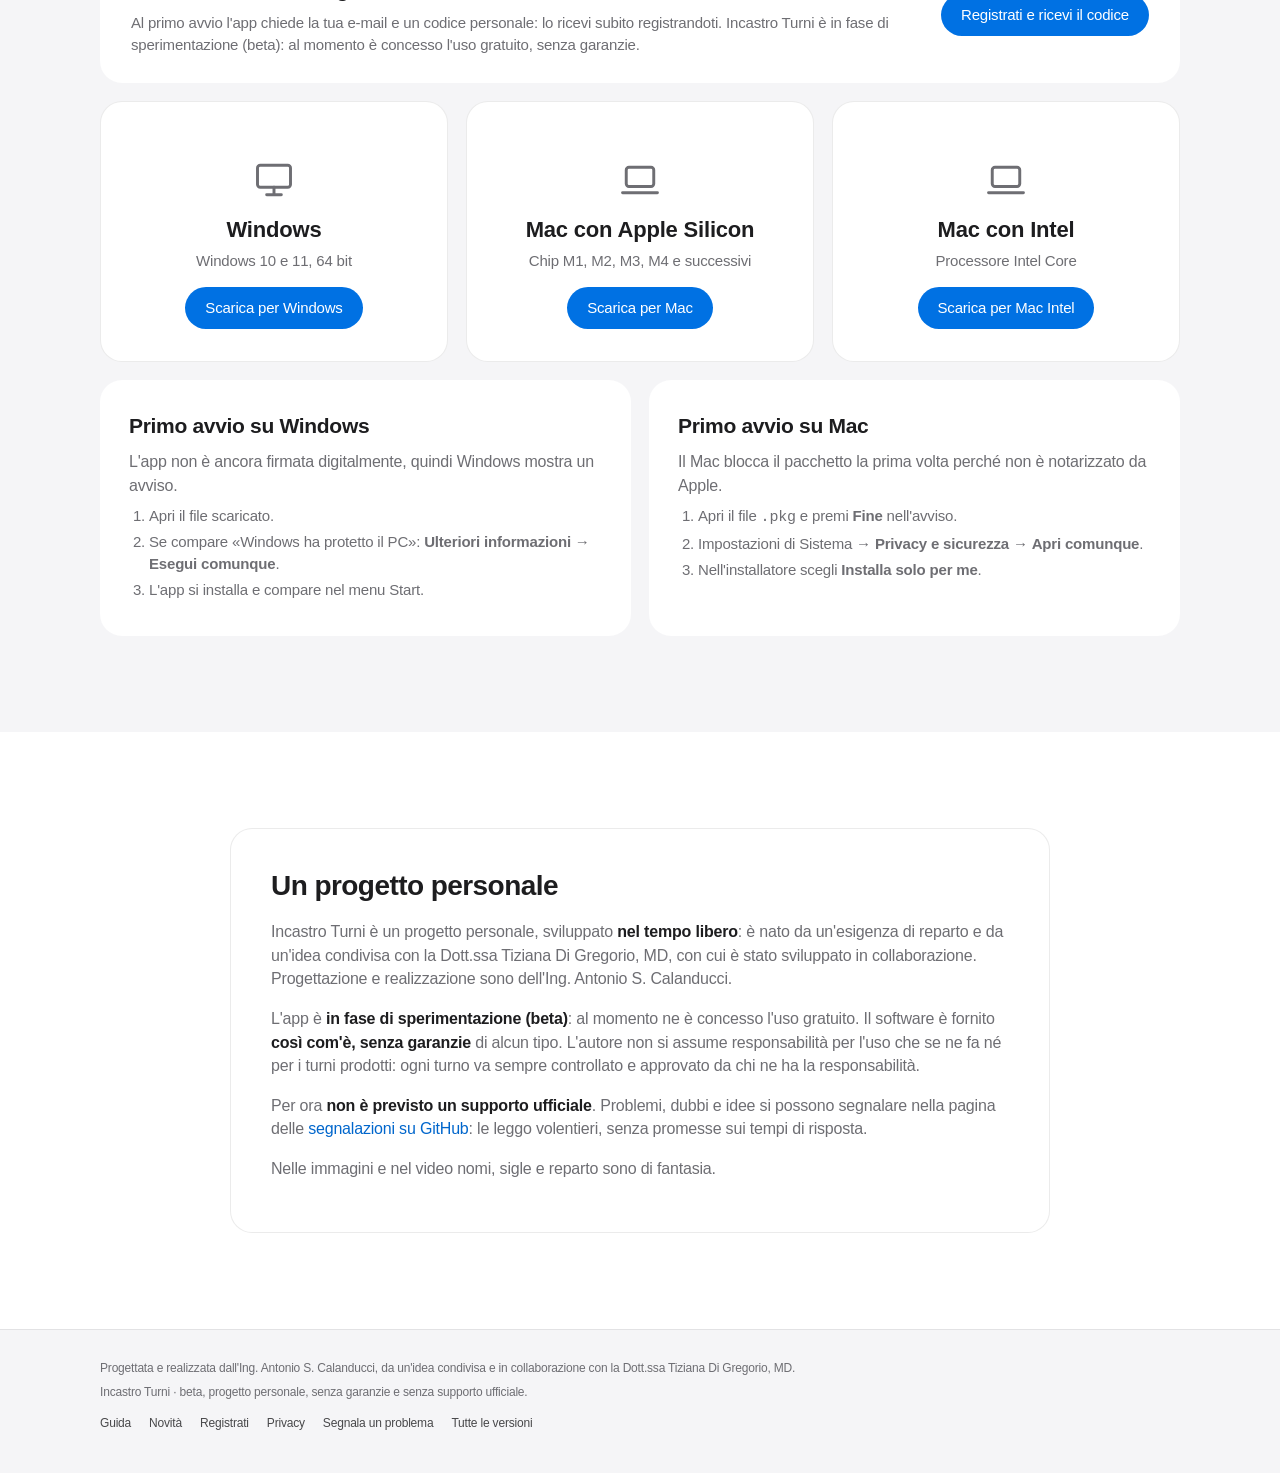
==== commit aad2e6d7: "Sito: crediti" ====
--- a/docs/index.html
+++ b/docs/index.html
@@ -286,7 +286,7 @@
   <div class="contenitore">
     <div class="avvertenze">
       <h2>Un progetto personale</h2>
-      <p>Incastro Turni è un progetto personale, sviluppato <b>nel tempo libero</b>: è nato da un'esigenza concreta di reparto
+      <p>Incastro Turni è un progetto personale, sviluppato <b>nel tempo libero</b>: è nato da un'esigenza di reparto
         e da un'idea condivisa con la Dott.ssa Tiziana Di Gregorio, MD, con cui è stato sviluppato in collaborazione.
         Progettazione e realizzazione sono dell'Ing. Antonio S. Calanducci.</p>
       <p>L'app è <b>in fase di sperimentazione (beta)</b>: al momento ne è concesso l'uso gratuito.
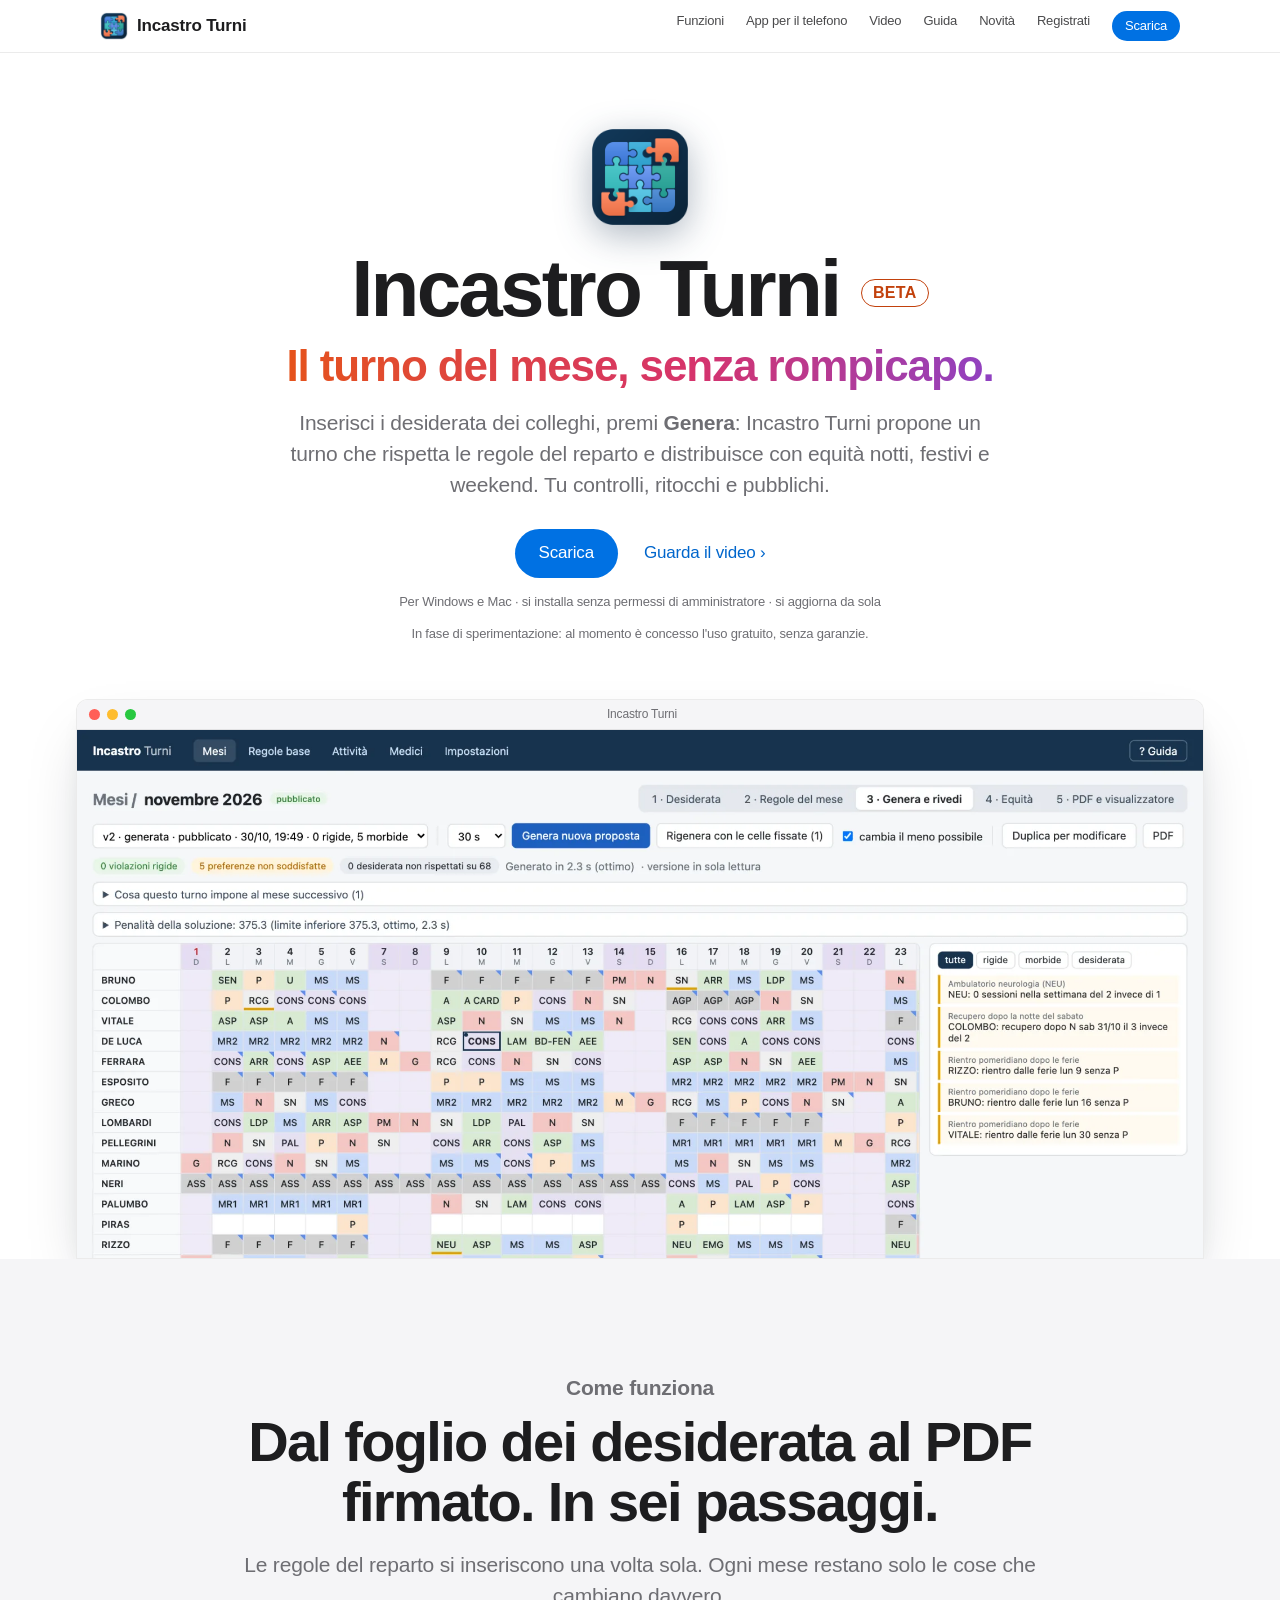
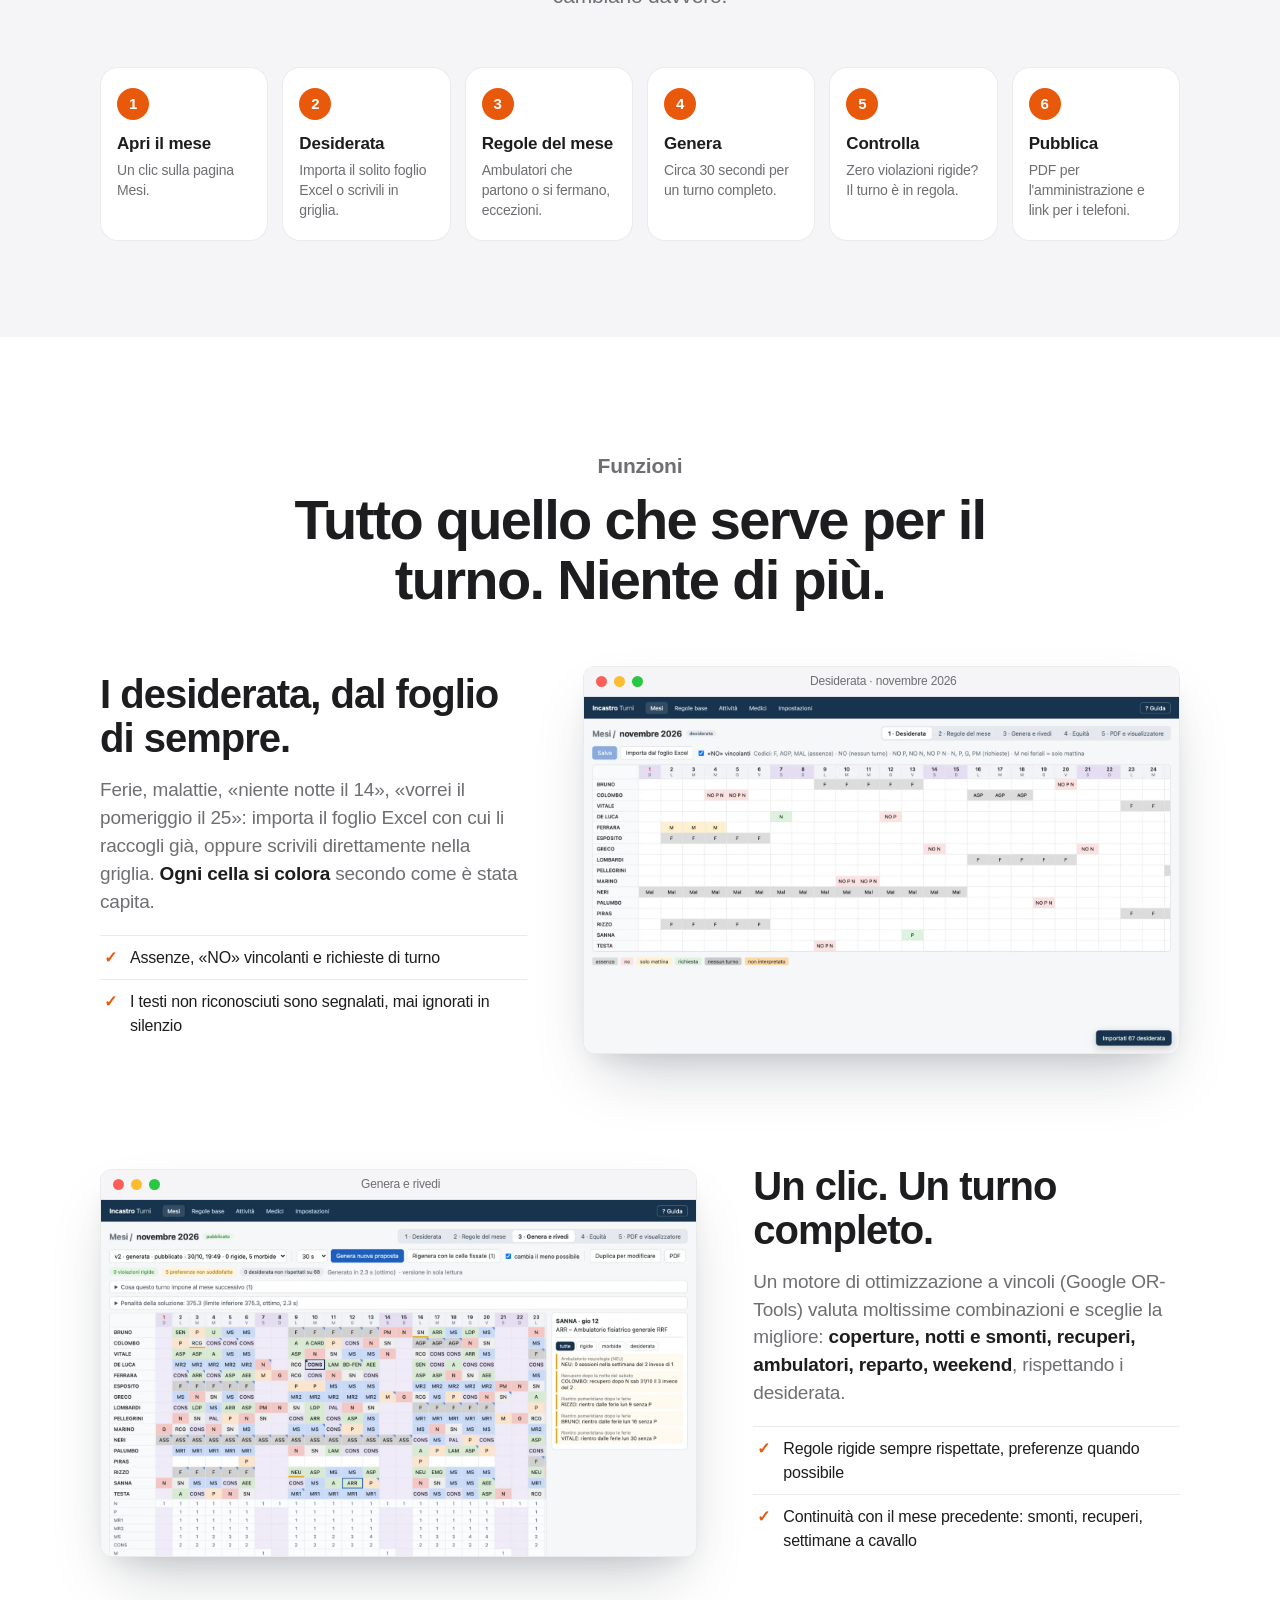
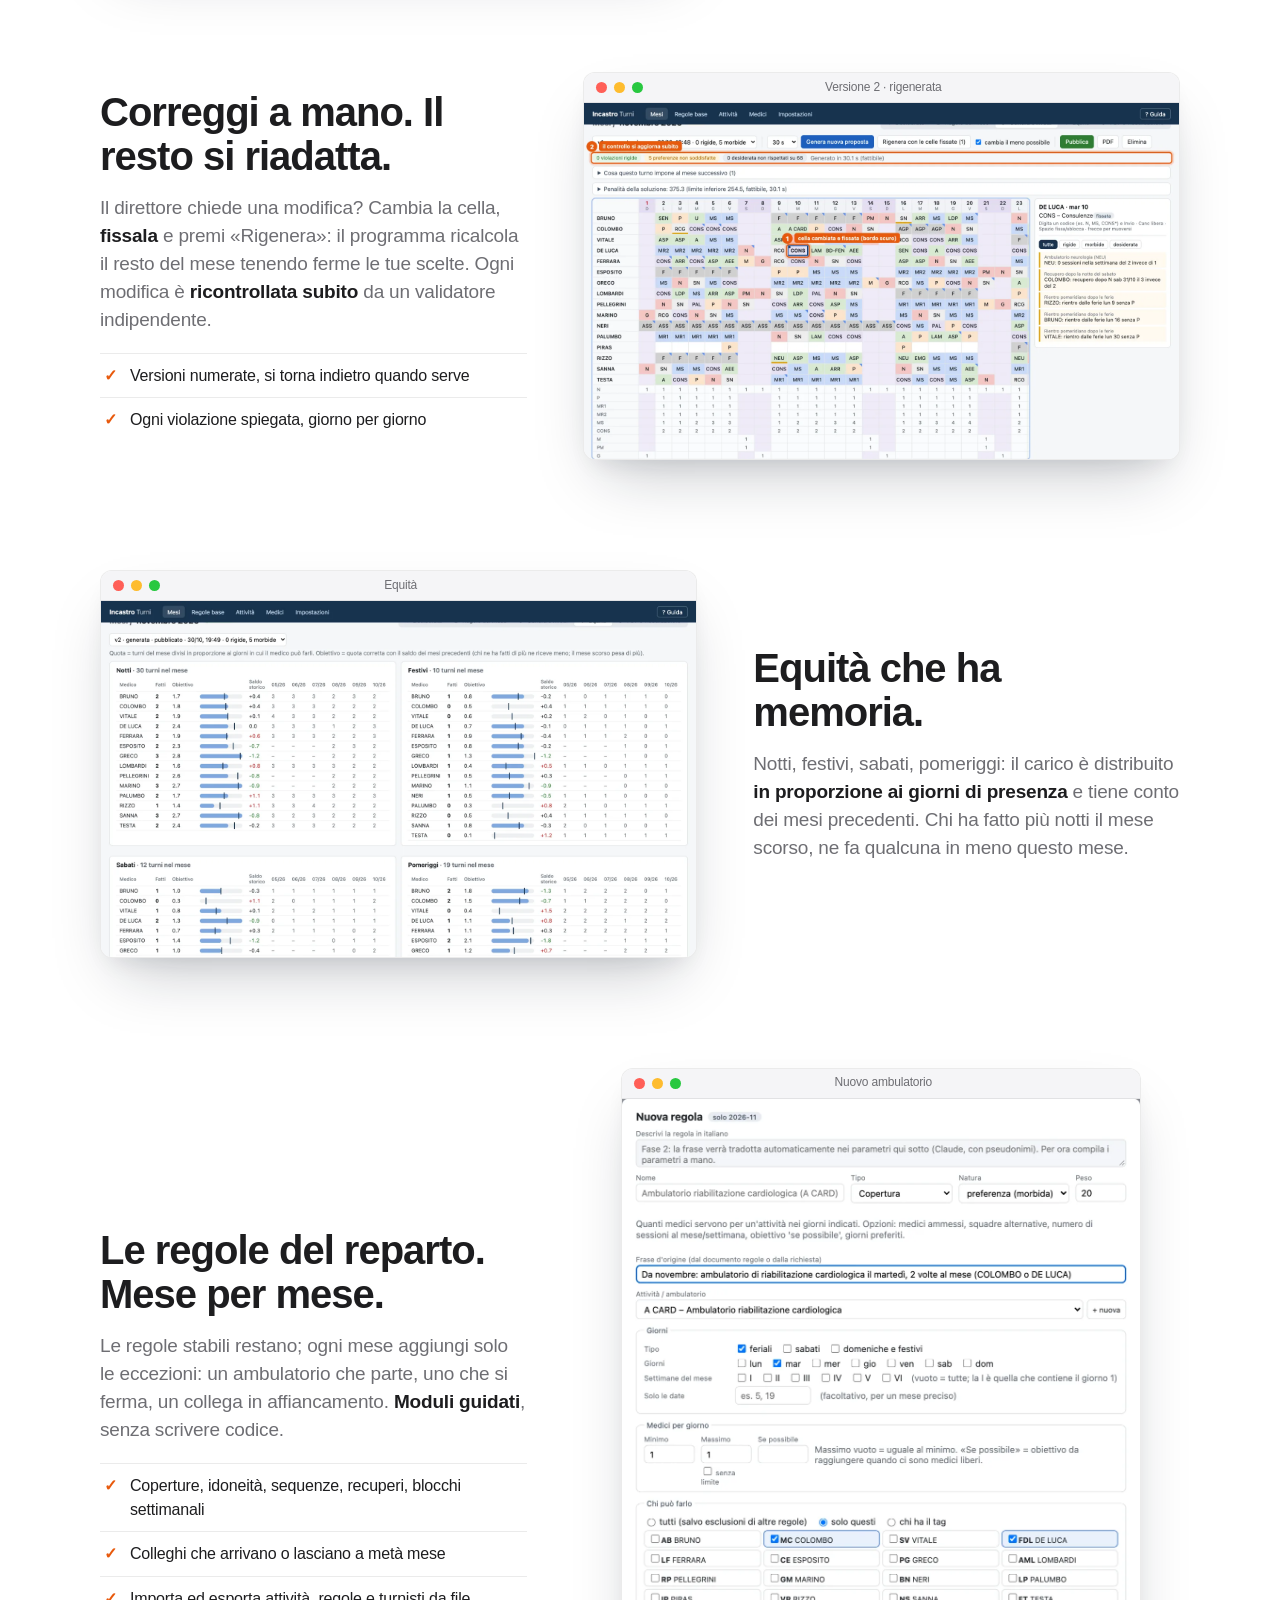
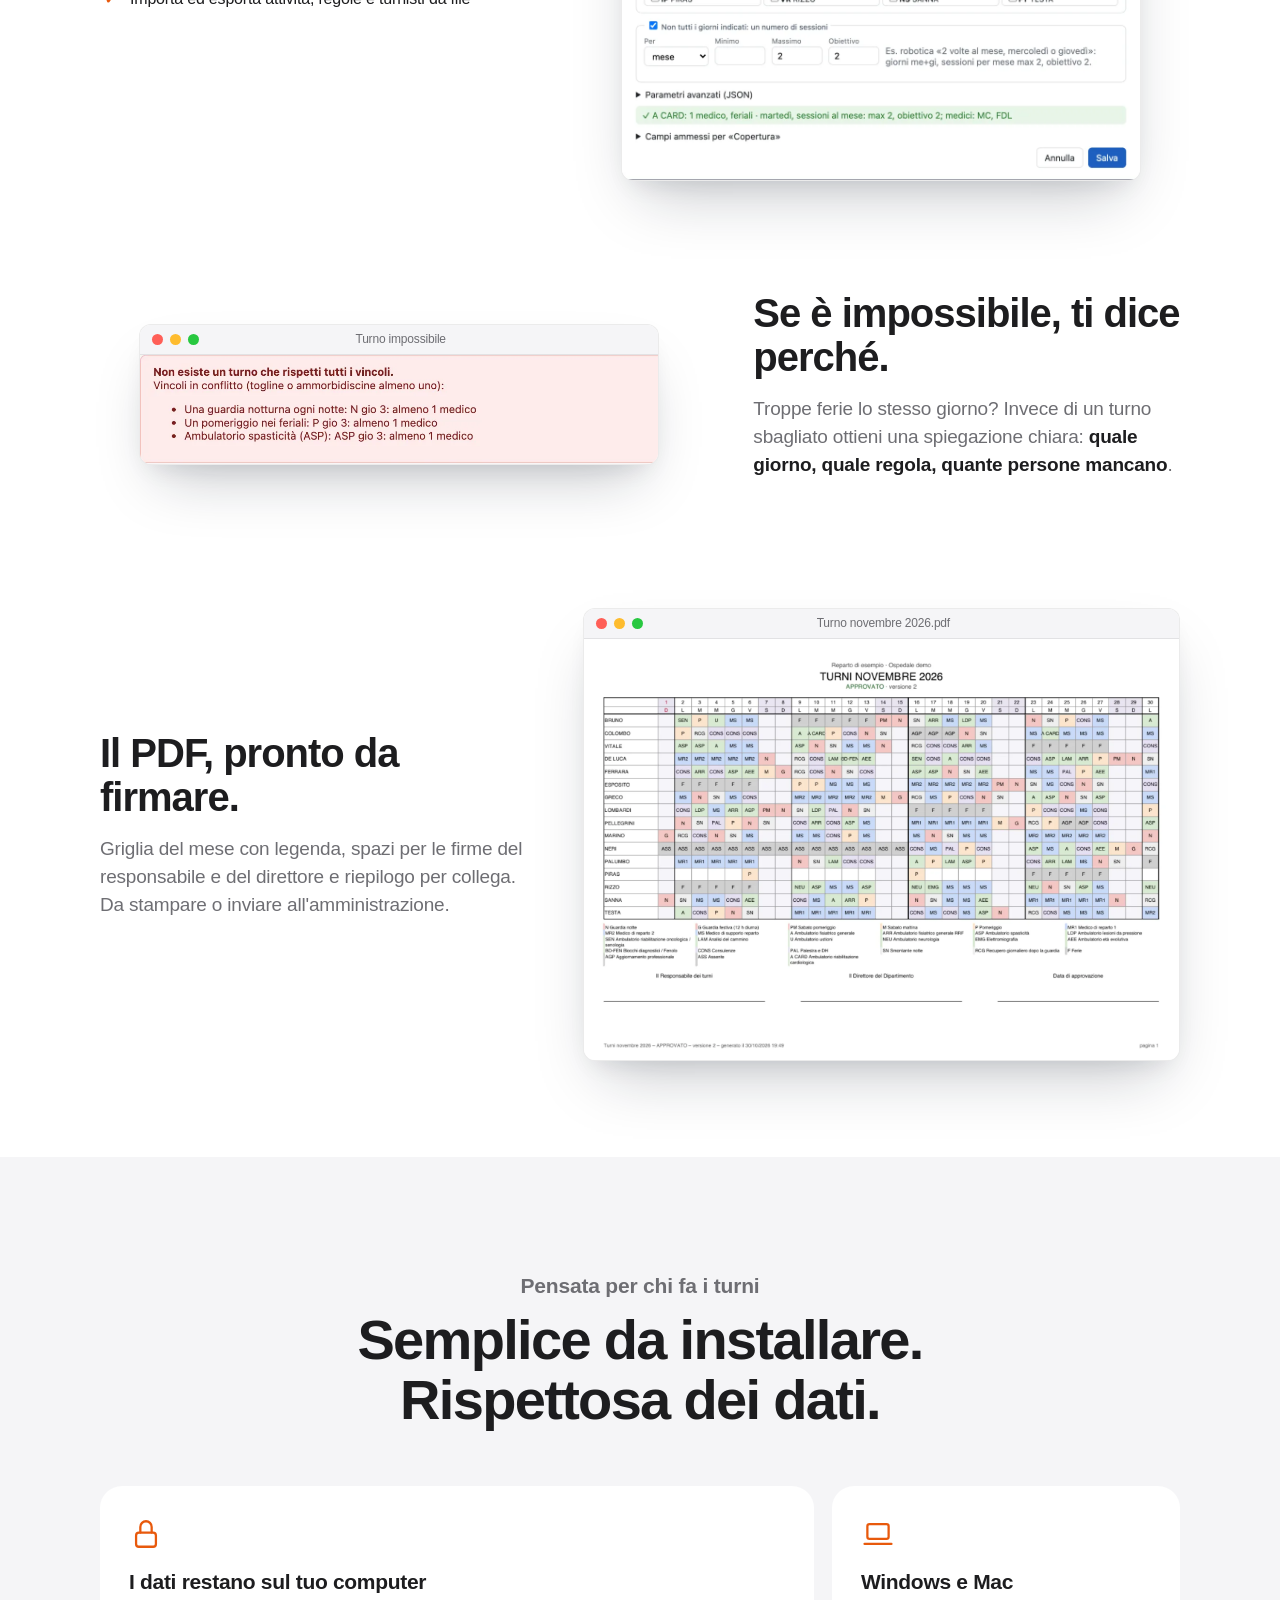
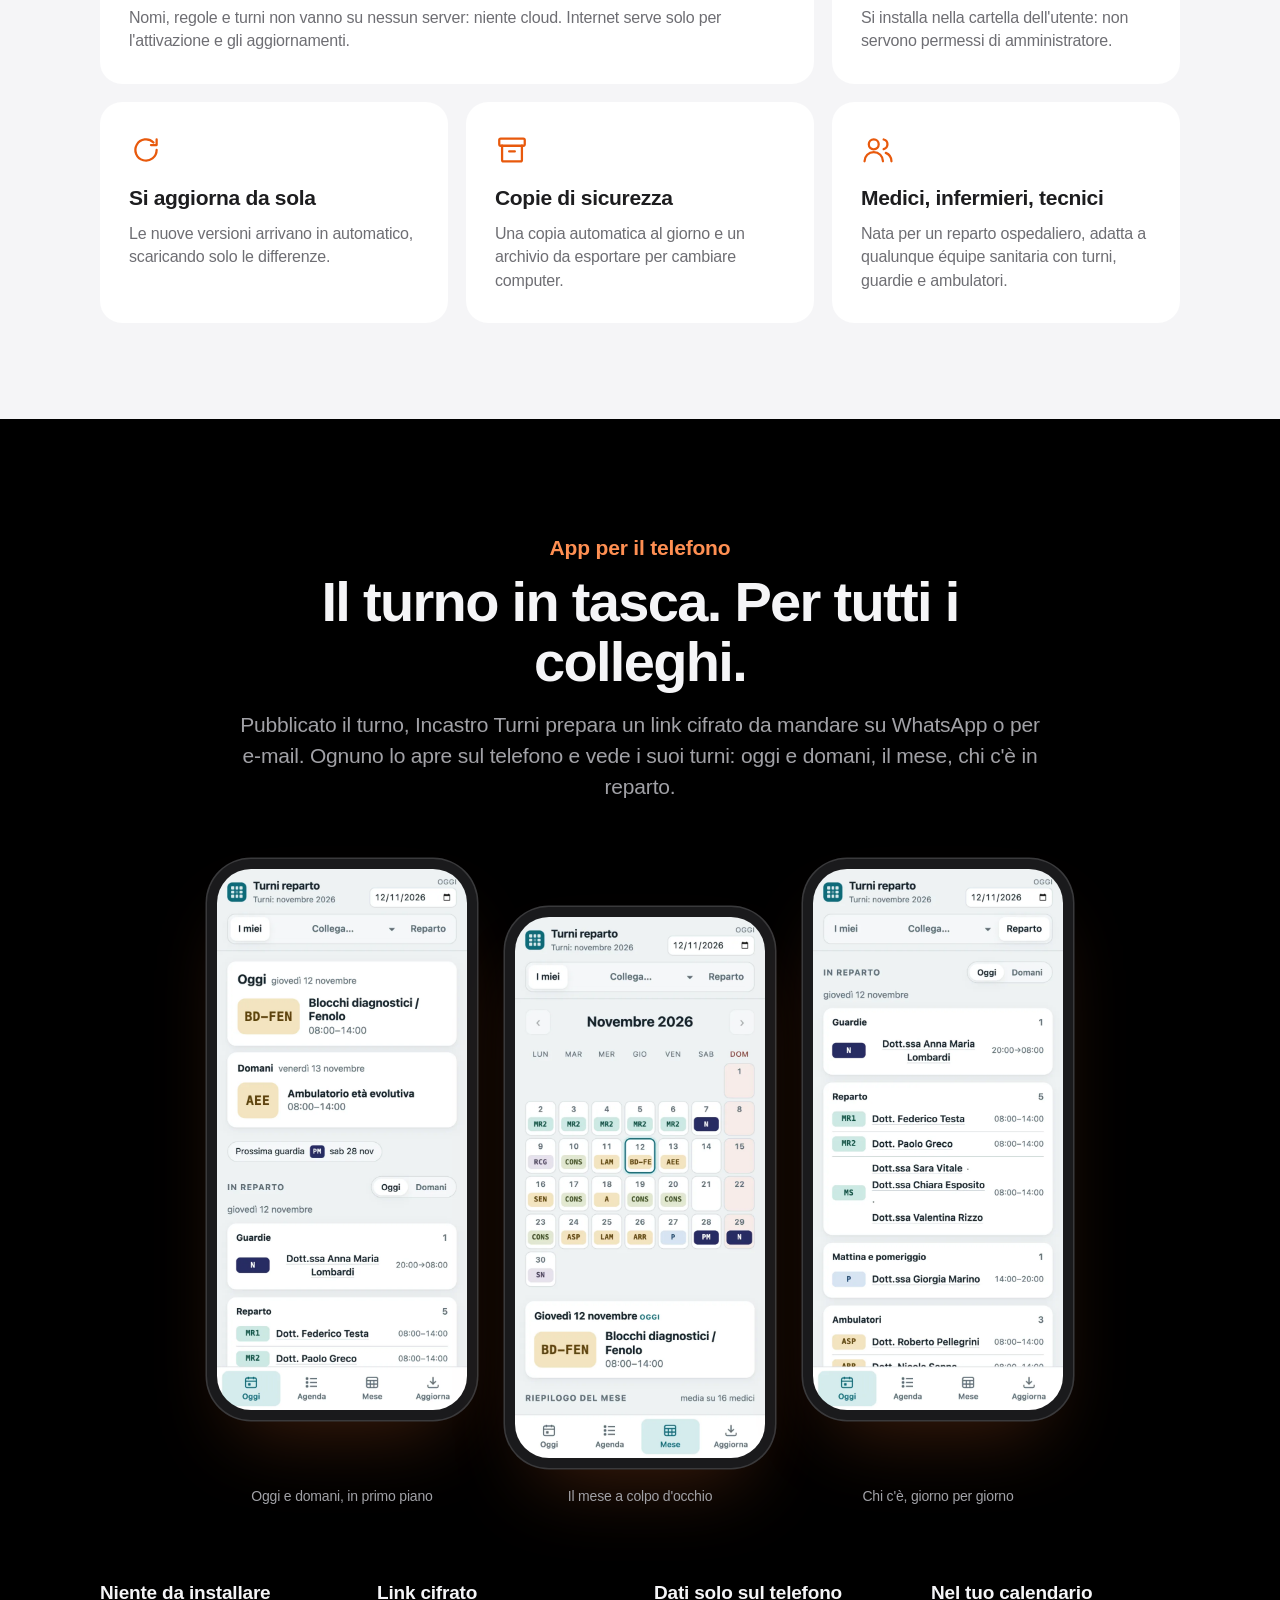
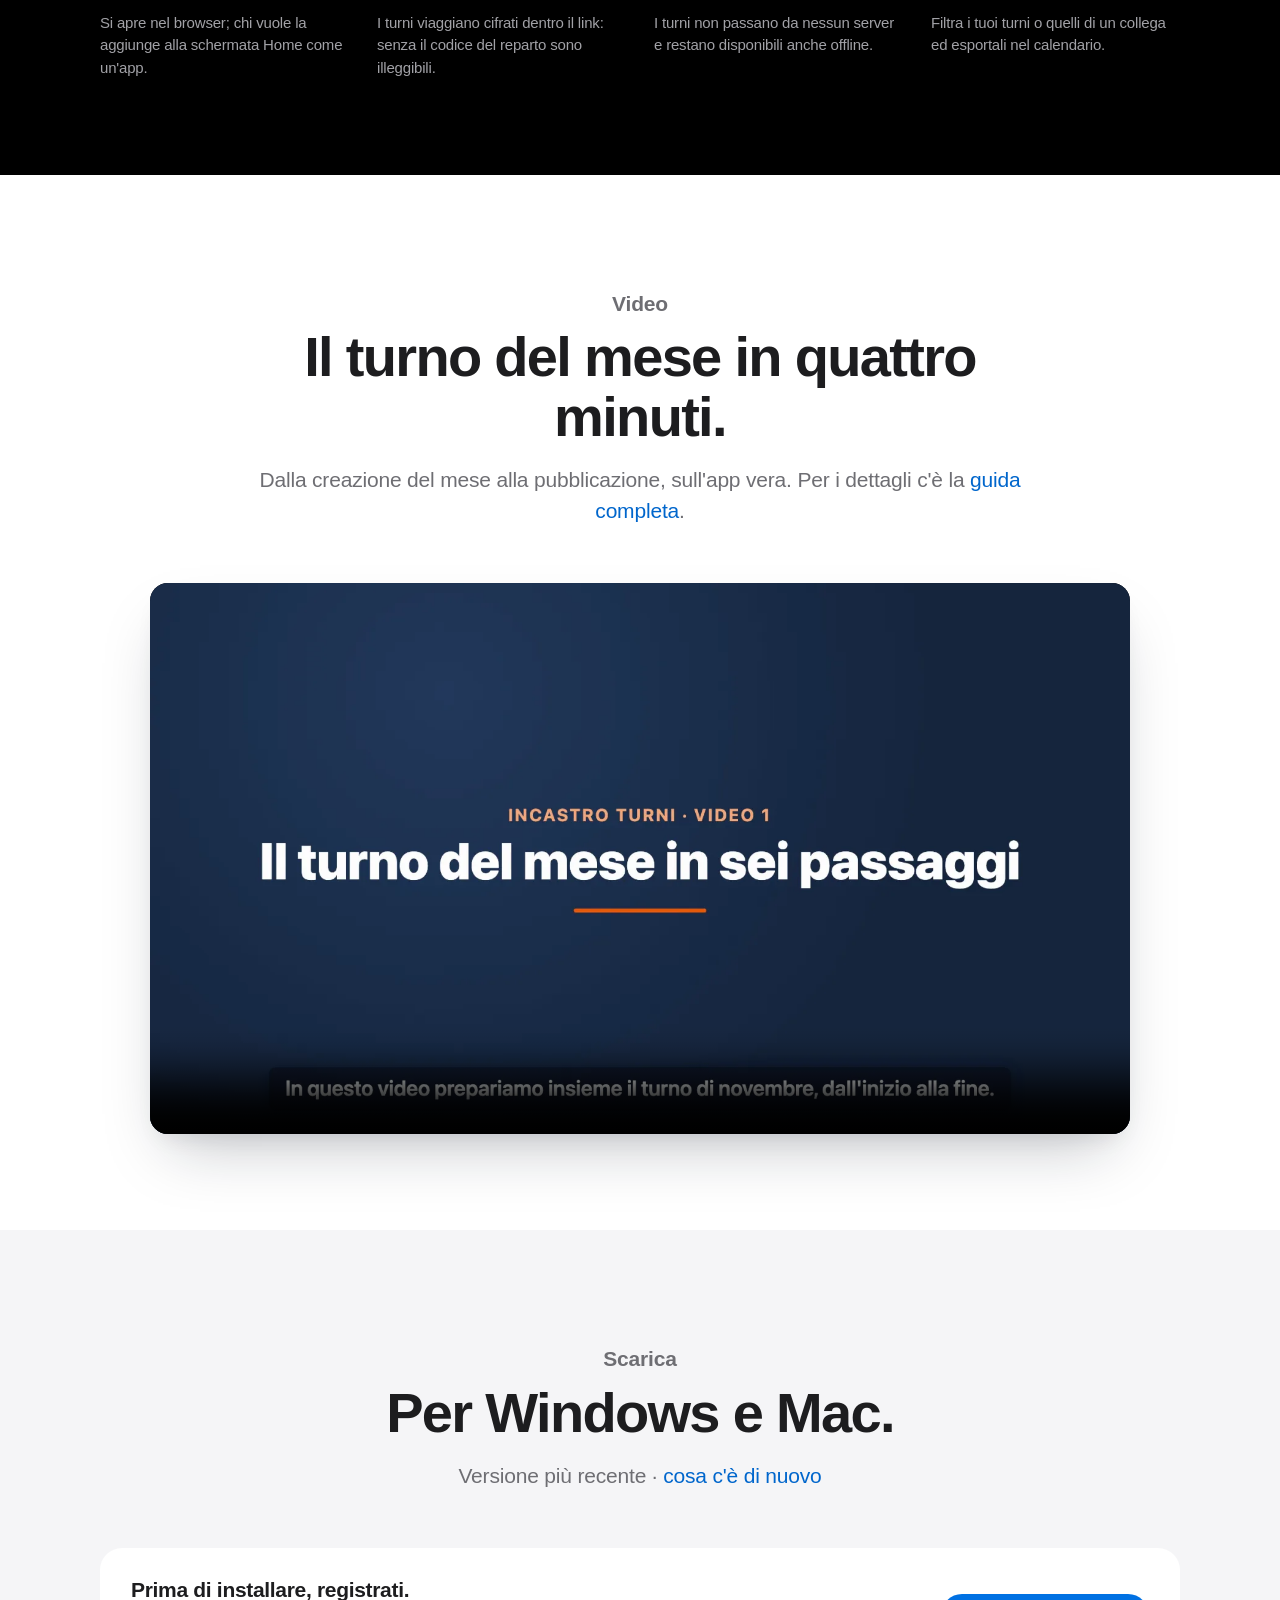
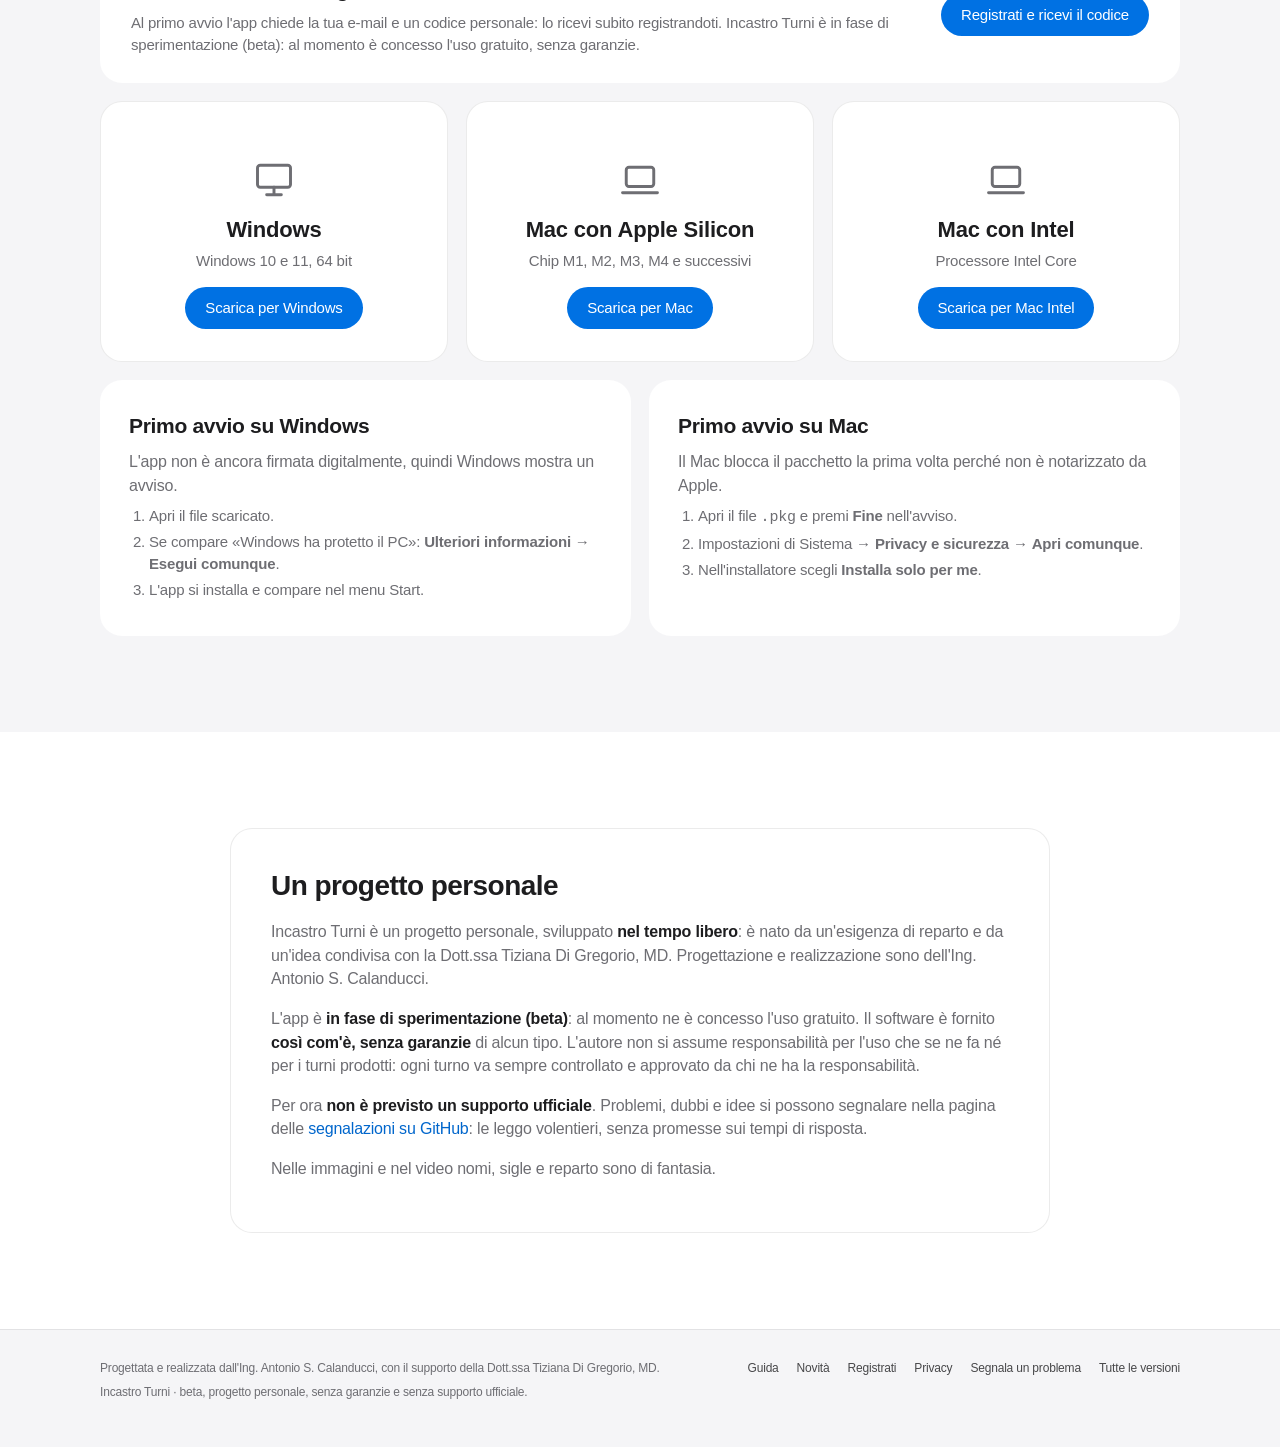
==== commit ac51728e: "Sito: crediti" ====
--- a/docs/index.html
+++ b/docs/index.html
@@ -287,7 +287,7 @@
     <div class="avvertenze">
       <h2>Un progetto personale</h2>
       <p>Incastro Turni è un progetto personale, sviluppato <b>nel tempo libero</b>: è nato da un'esigenza di reparto
-        e da un'idea condivisa con la Dott.ssa Tiziana Di Gregorio, MD, con cui è stato sviluppato in collaborazione.
+        e da un'idea condivisa con la Dott.ssa Tiziana Di Gregorio, MD.
         Progettazione e realizzazione sono dell'Ing. Antonio S. Calanducci.</p>
       <p>L'app è <b>in fase di sperimentazione (beta)</b>: al momento ne è concesso l'uso gratuito.
         Il software è fornito <b>così com'è, senza garanzie</b> di alcun tipo. L'autore non si assume responsabilità per l'uso
@@ -304,7 +304,7 @@
 <footer>
   <div class="contenitore righe">
     <div>
-      <p>Progettata e realizzata dall'Ing. Antonio S. Calanducci, da un'idea condivisa e in collaborazione con la Dott.ssa Tiziana Di Gregorio, MD.</p>
+      <p>Progettata e realizzata dall'Ing. Antonio S. Calanducci, con il supporto della Dott.ssa Tiziana Di Gregorio, MD.</p>
       <p>Incastro Turni · beta, progetto personale, senza garanzie e senza supporto ufficiale.</p>
     </div>
     <nav>
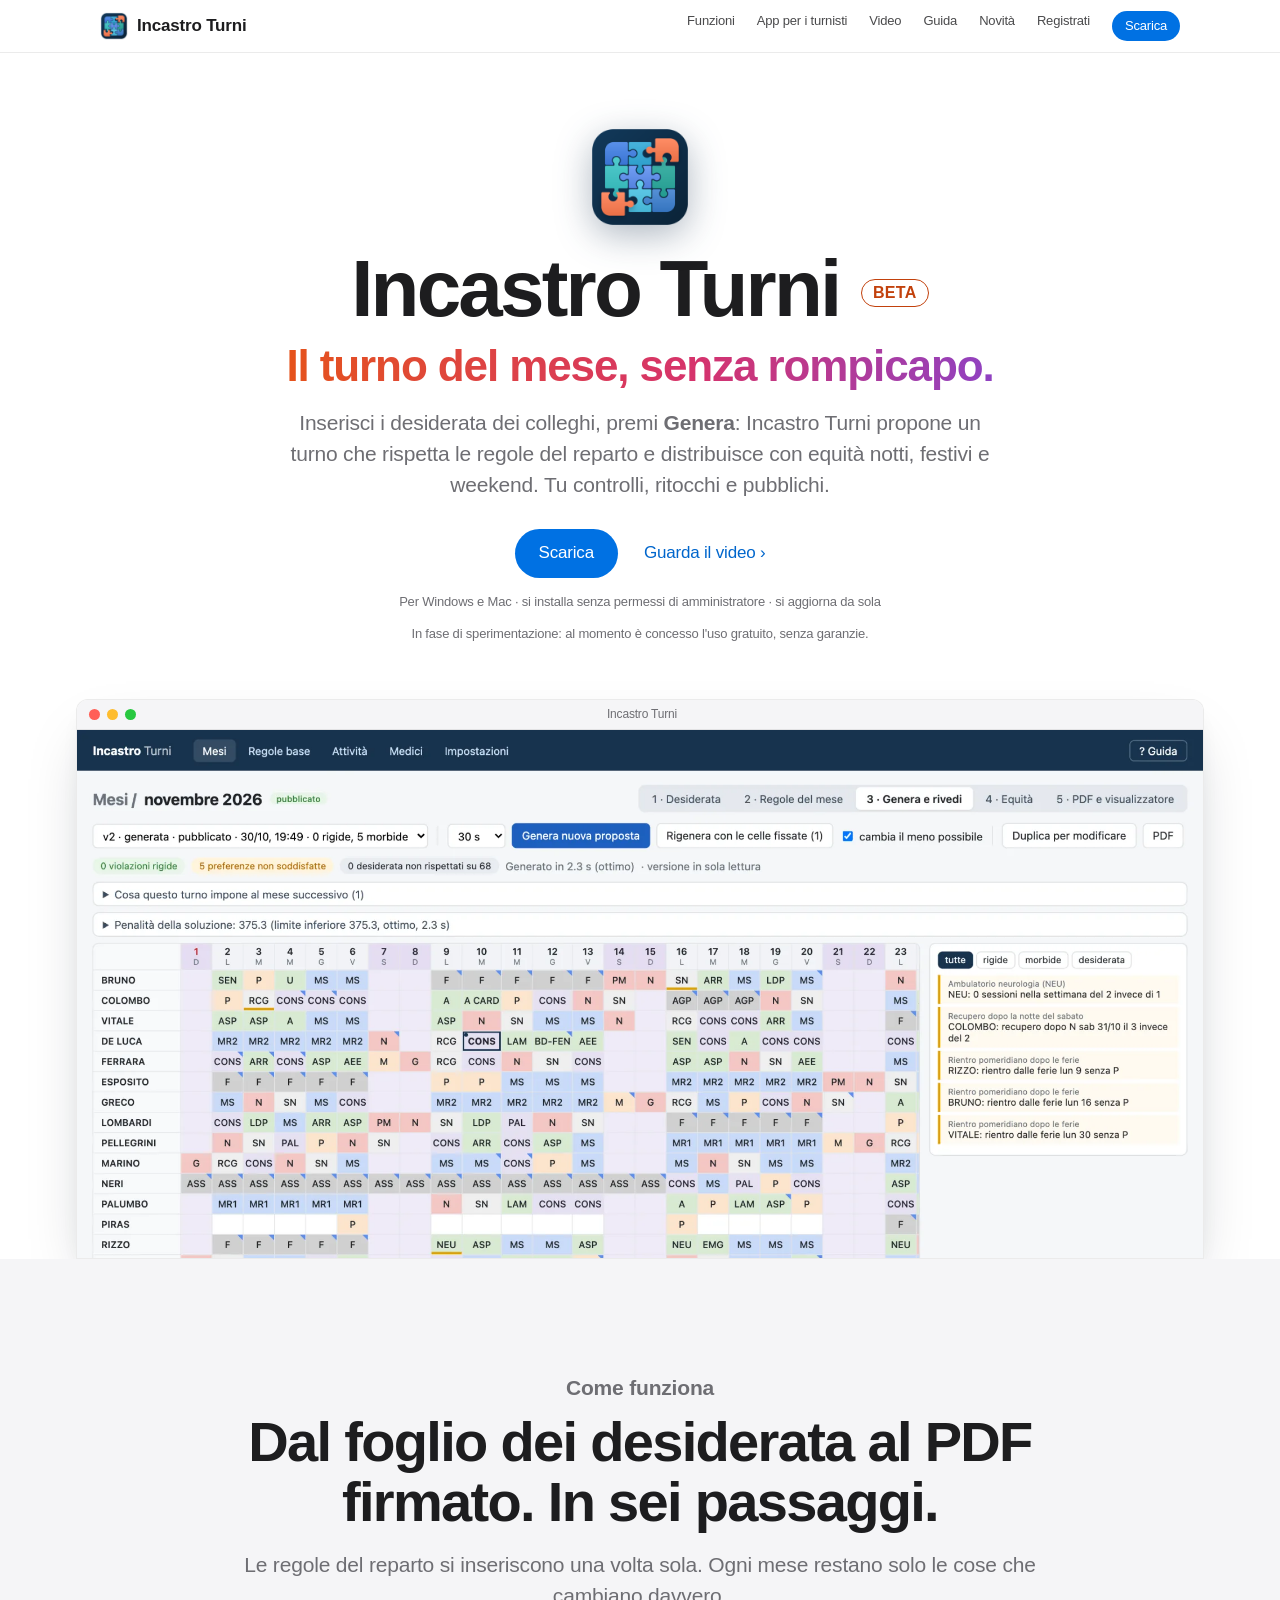
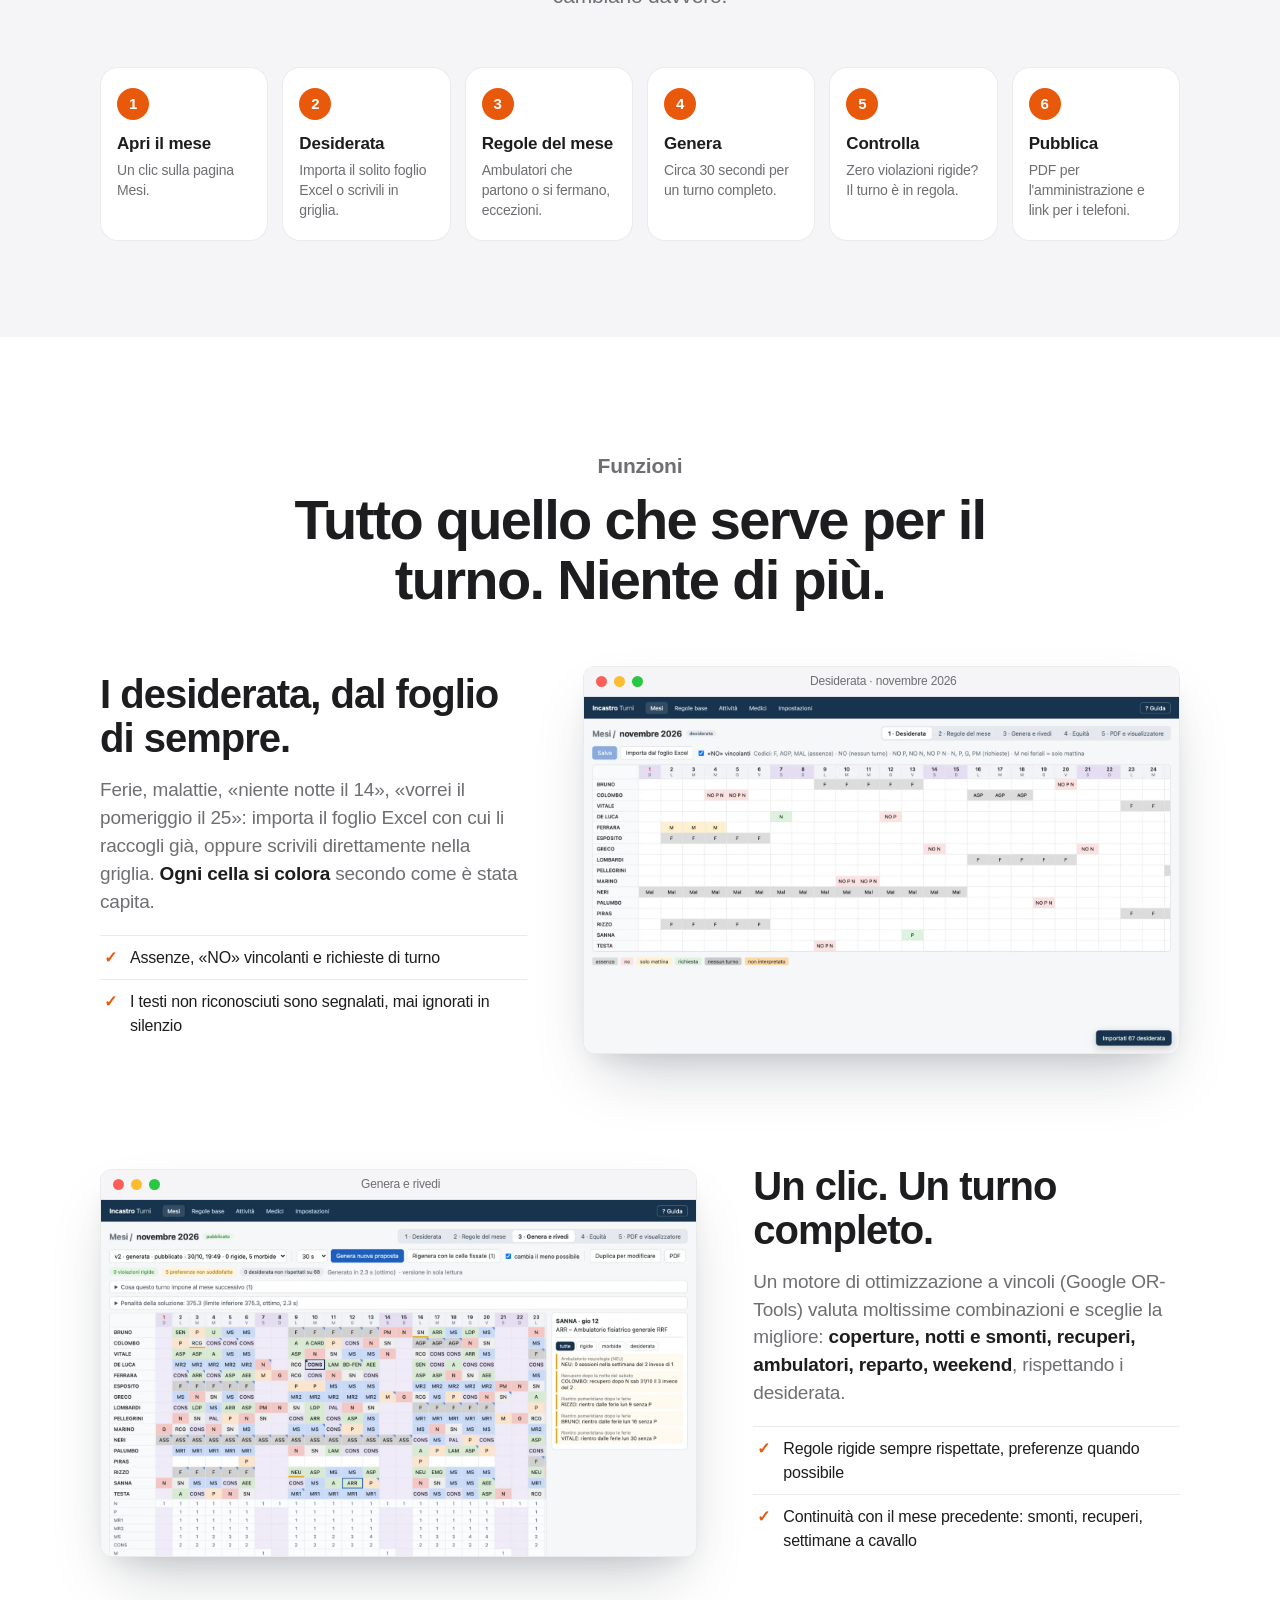
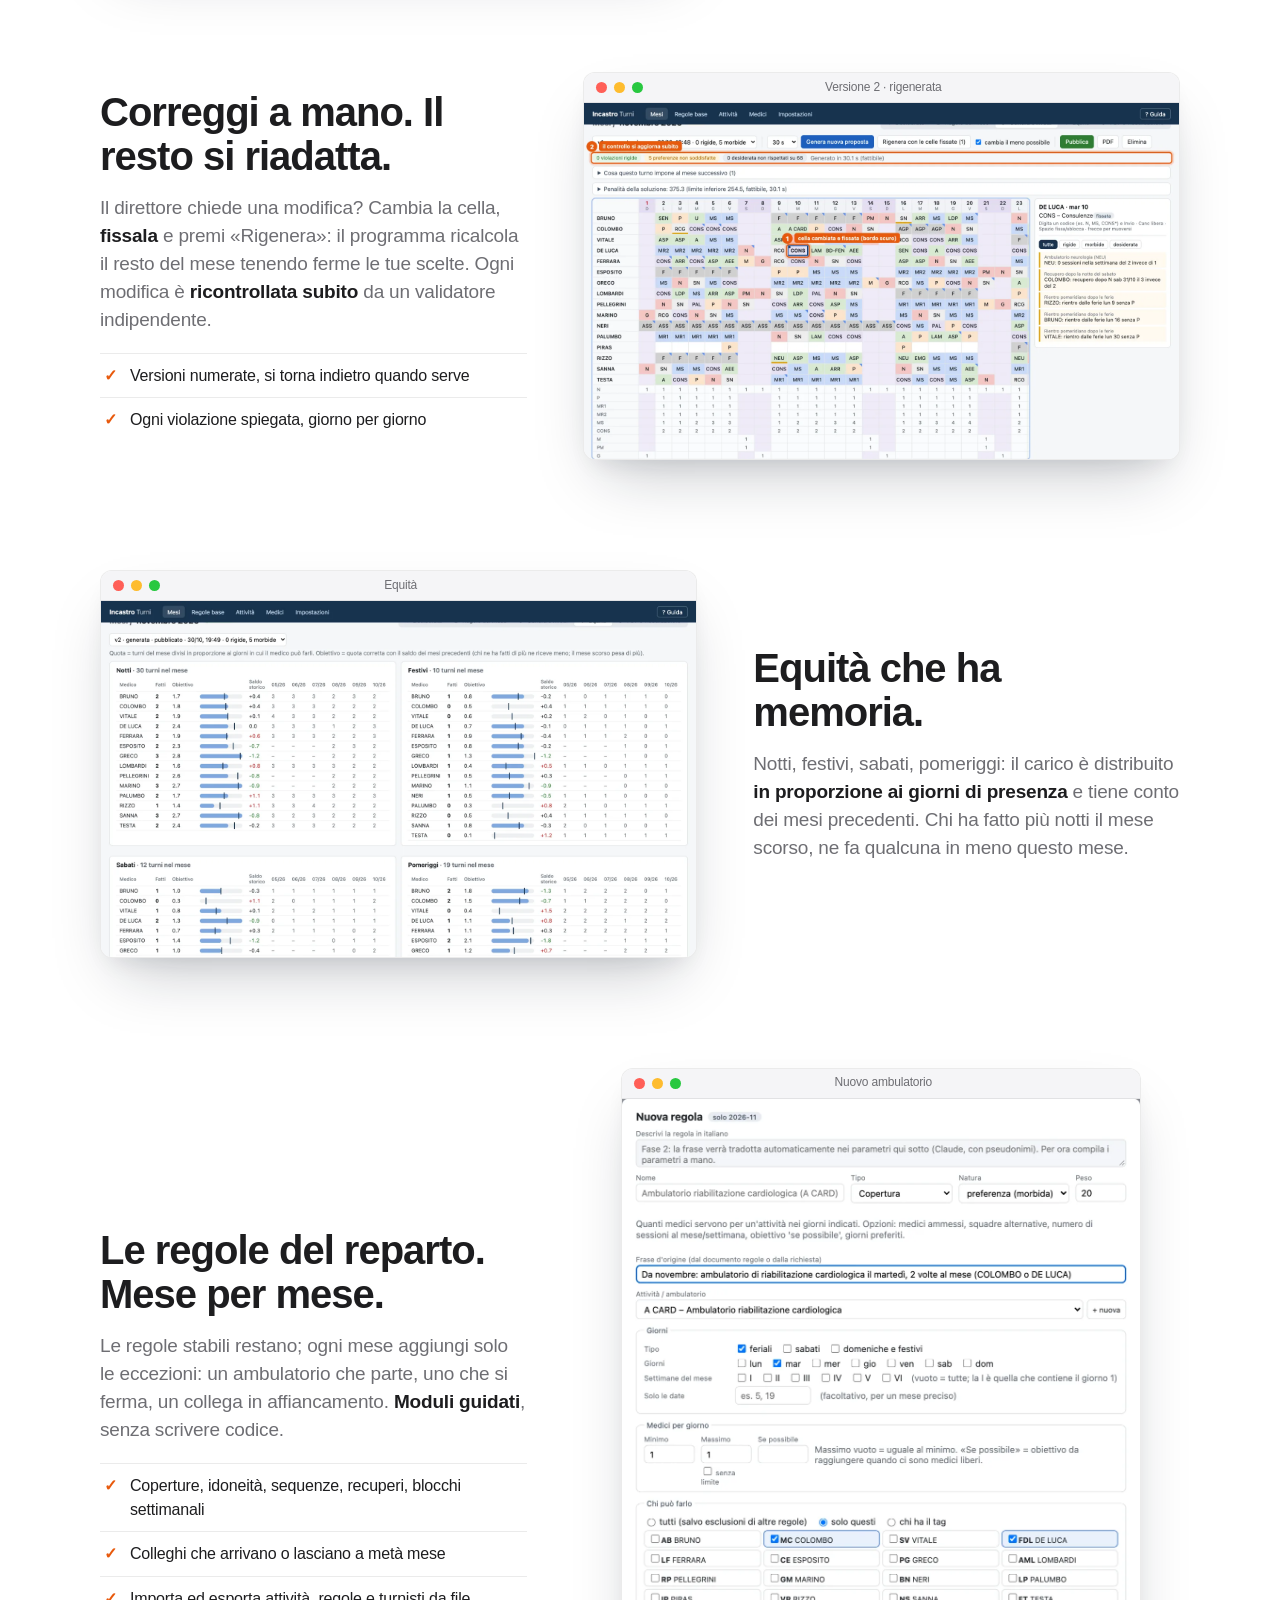
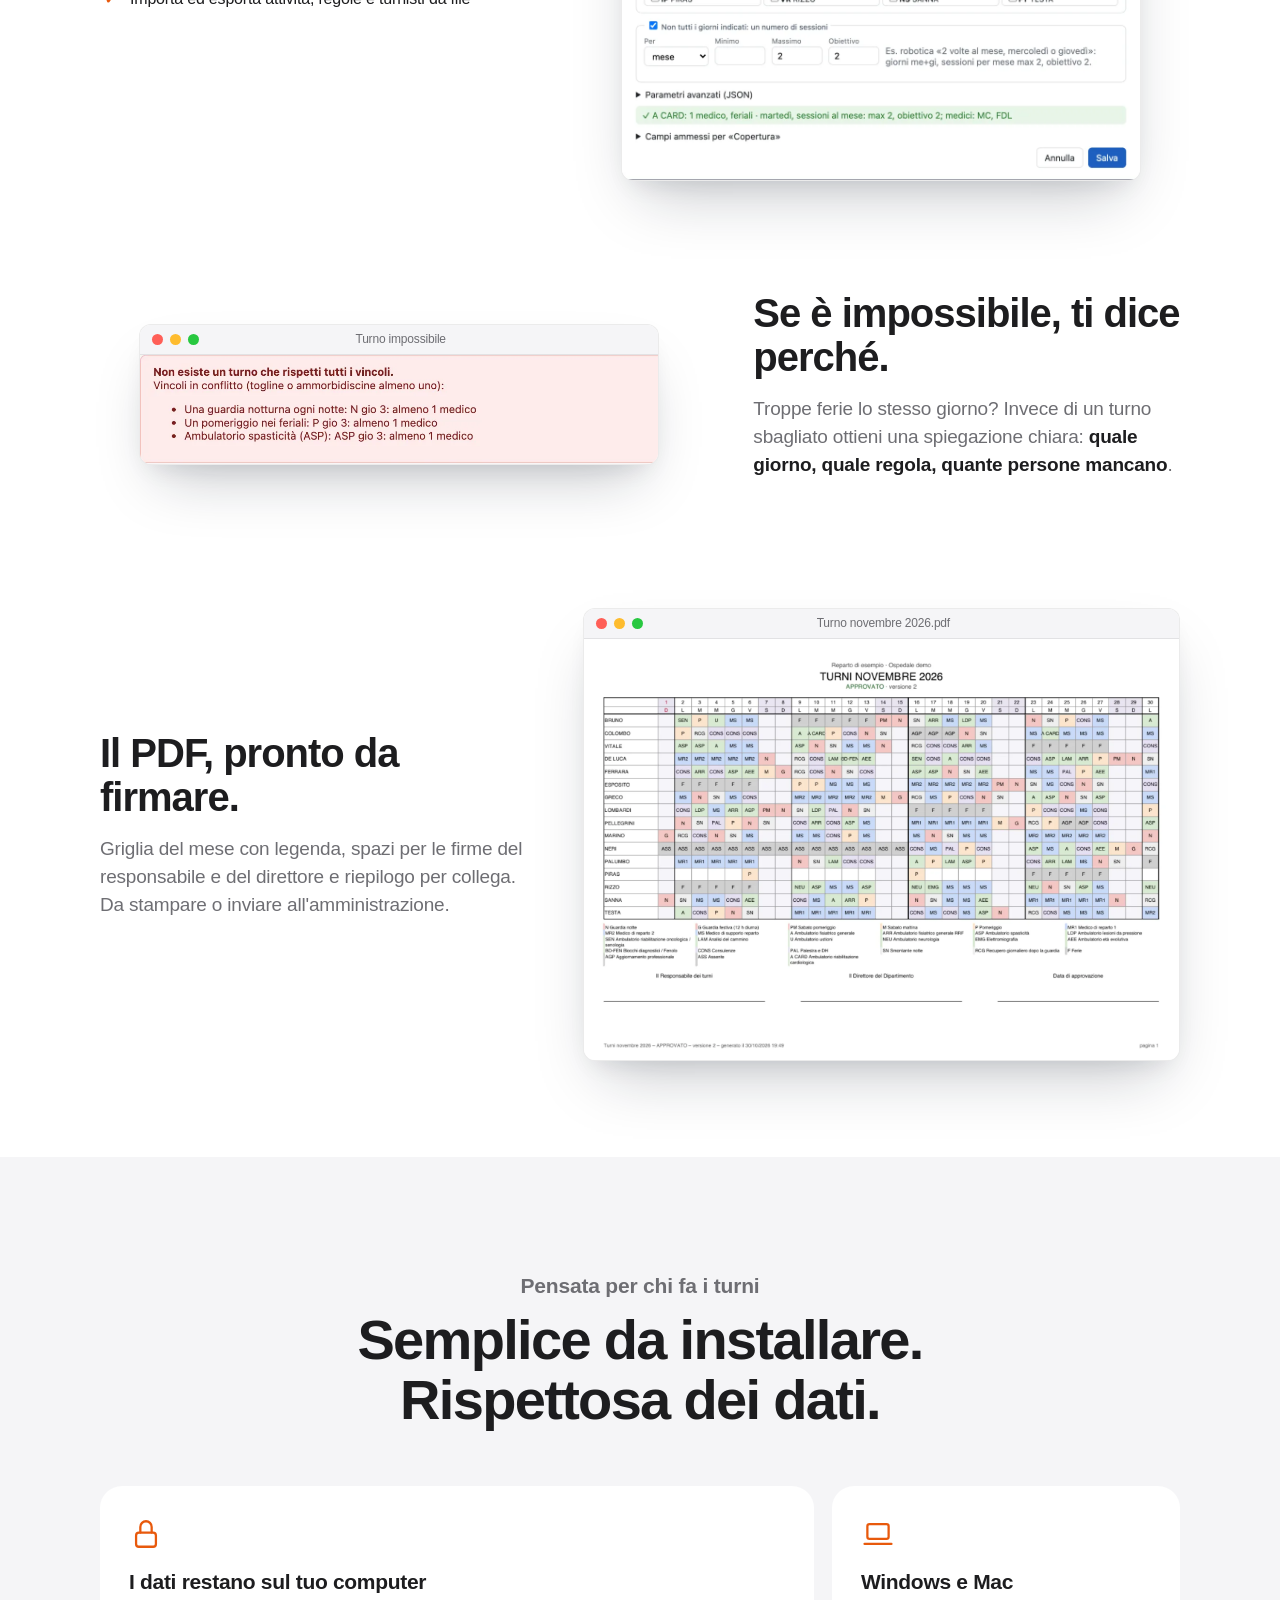
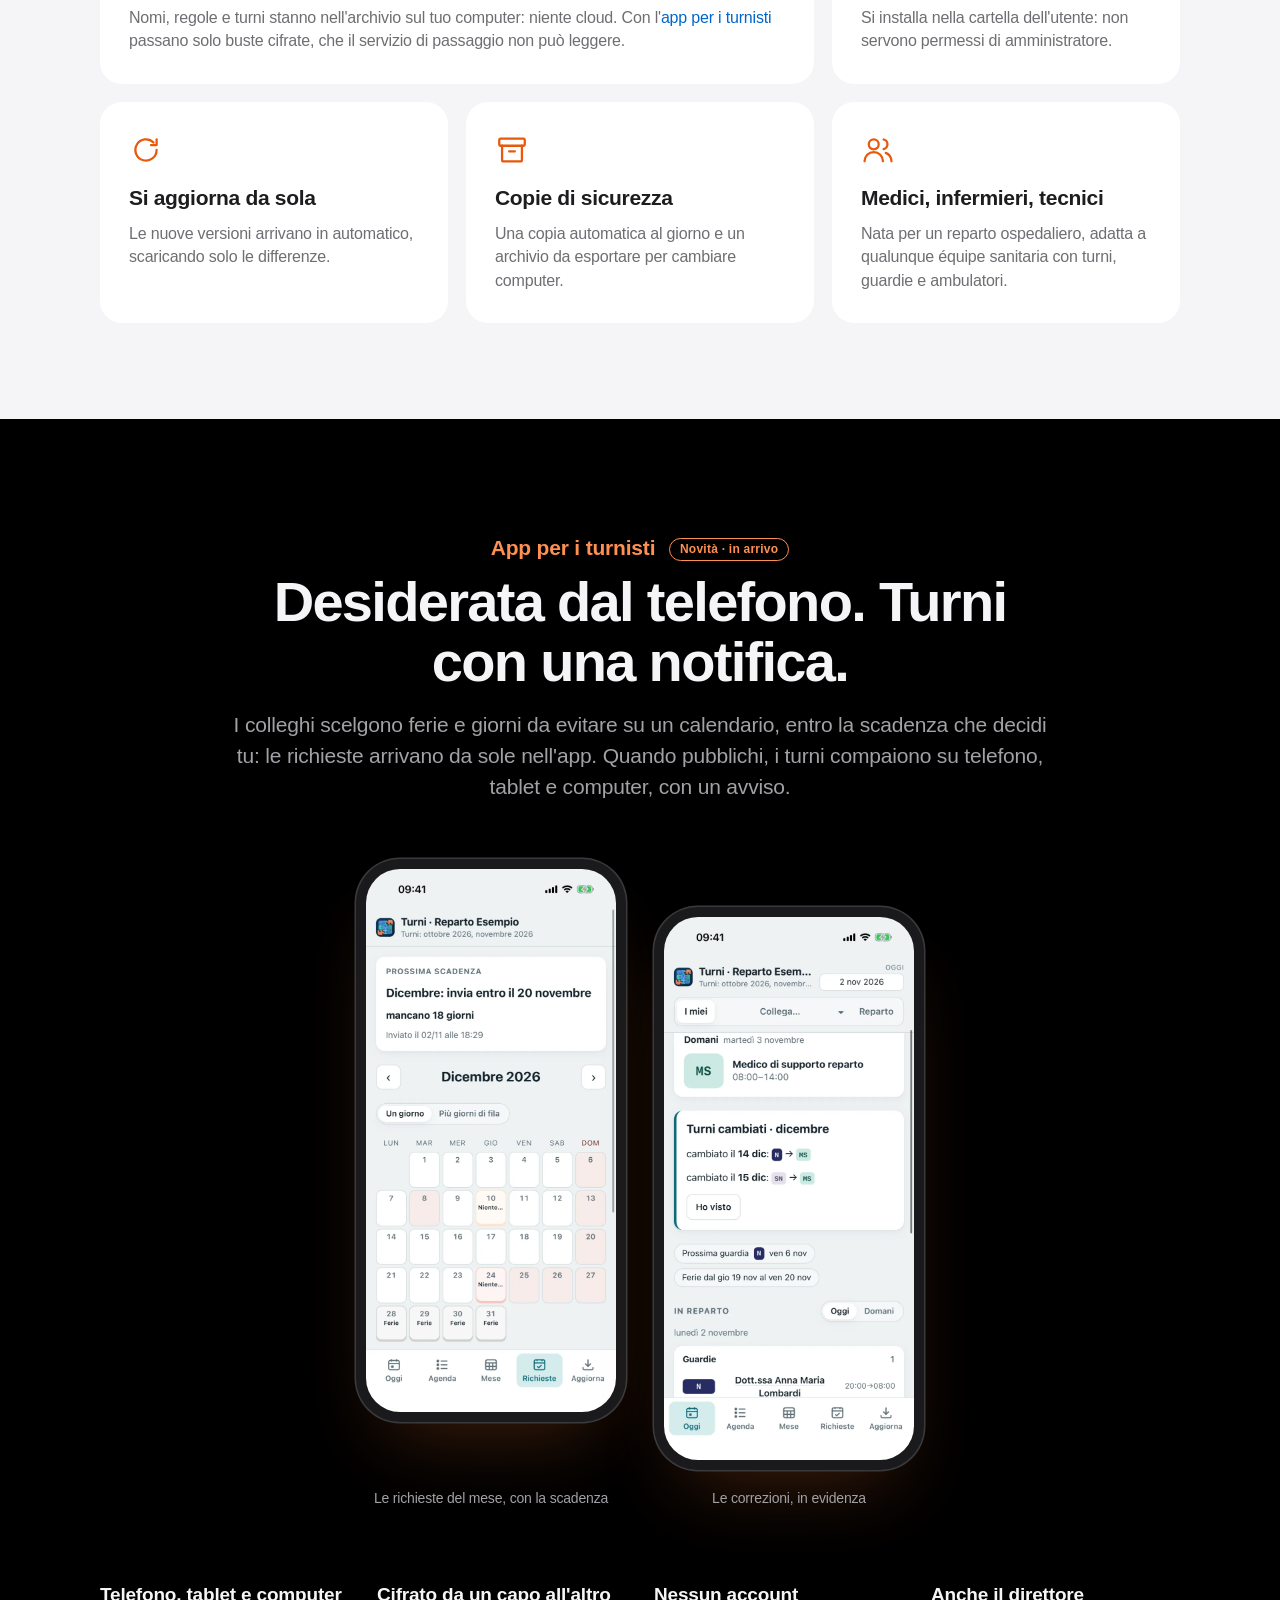
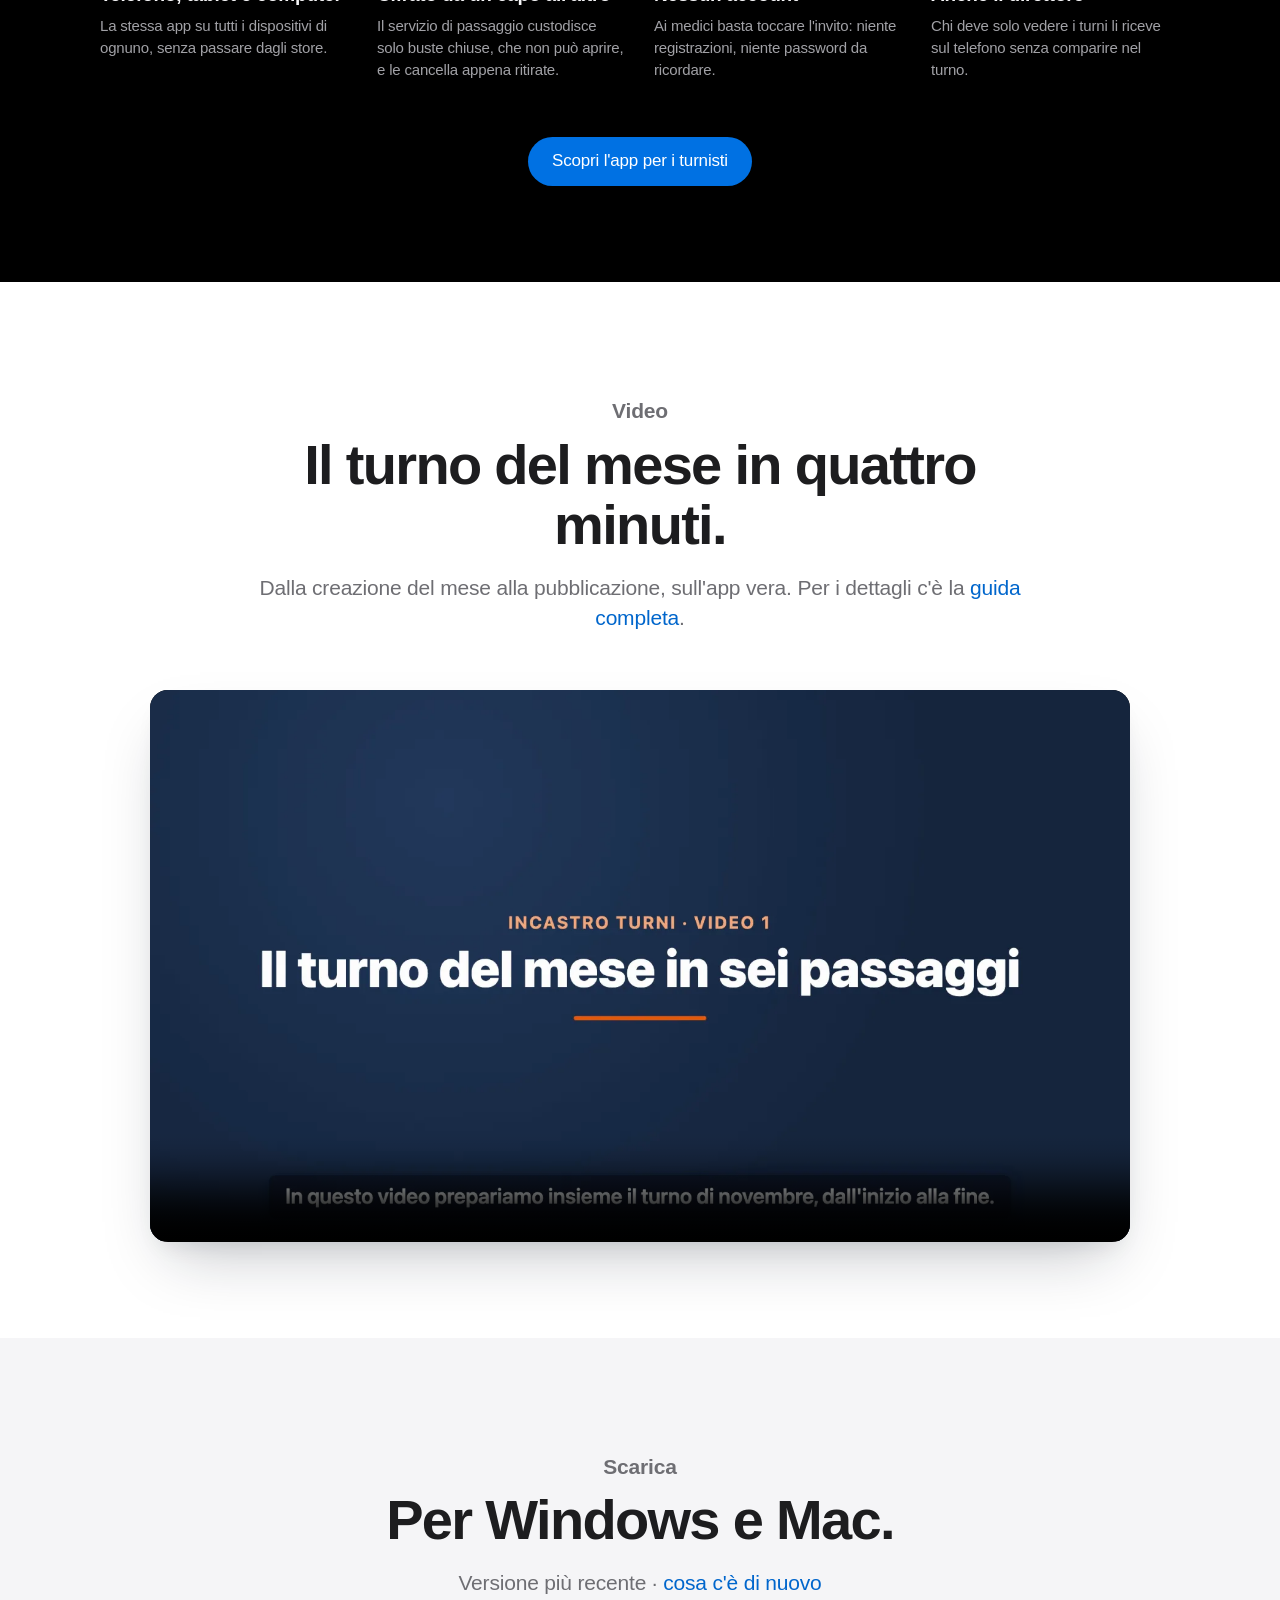
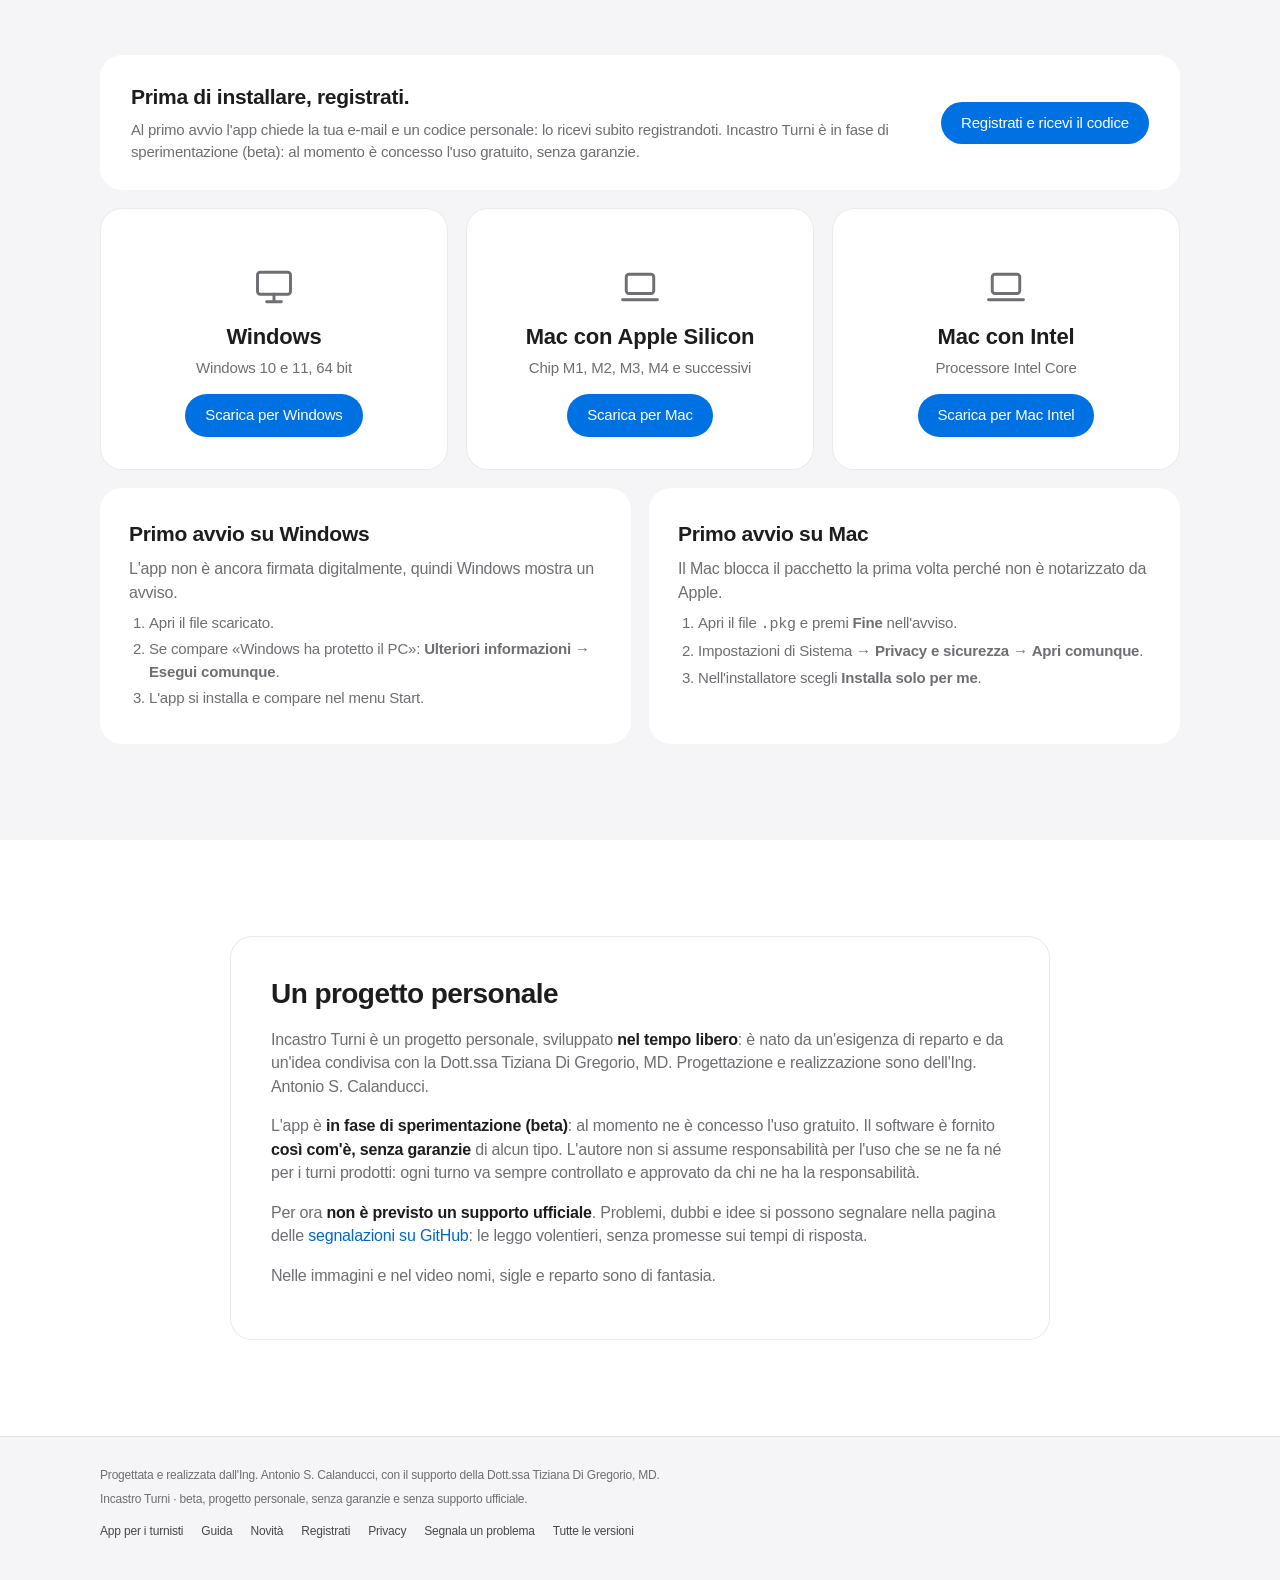
==== commit 51c26990: "Sito: pagina App per i turnisti, home e navigazione aggiornate" ====
--- a/docs/index.html
+++ b/docs/index.html
@@ -12,7 +12,7 @@
 <meta property="og:image" content="img/turno.webp">
 <link rel="icon" href="img/icona.png?v=15688521">
 <link rel="apple-touch-icon" href="img/icona.png?v=15688521">
-<link rel="stylesheet" href="assets/sito.css?v=00e9038e">
+<link rel="stylesheet" href="assets/sito.css?v=9bf009b3">
 </head>
 <body>
 
@@ -24,7 +24,7 @@
     </button>
     <nav class="voci">
       <a href="#funzioni">Funzioni</a>
-      <a href="#telefono">App per il telefono</a>
+      <a href="telefoni.html">App per i turnisti</a>
       <a href="#video">Video</a>
       <a href="guida/">Guida</a>
       <a href="novita.html">Novità</a>
@@ -183,7 +183,8 @@
     </div>
     <div class="riquadri">
       <div class="riquadro largo"><span class="simbolo"><svg viewBox="0 0 24 24" aria-hidden="true"><rect x="5" y="11" width="14" height="10" rx="2"/><path d="M8 11V7a4 4 0 0 1 8 0v4"/></svg></span><h3>I dati restano sul tuo computer</h3>
-        <p>Nomi, regole e turni non vanno su nessun server: niente cloud. Internet serve solo per l'attivazione e gli aggiornamenti.</p></div>
+        <p>Nomi, regole e turni stanno nell'archivio sul tuo computer: niente cloud. Con l'<a href="telefoni.html">app per i turnisti</a>
+          passano solo buste cifrate, che il servizio di passaggio non può leggere.</p></div>
       <div class="riquadro"><span class="simbolo"><svg viewBox="0 0 24 24" aria-hidden="true"><rect x="4.5" y="5" width="15" height="10.5" rx="1.5"/><path d="M2.5 19h19"/></svg></span><h3>Windows e Mac</h3>
         <p>Si installa nella cartella dell'utente: non servono permessi di amministratore.</p></div>
       <div class="riquadro"><span class="simbolo"><svg viewBox="0 0 24 24" aria-hidden="true"><path d="M19.5 12a7.5 7.5 0 1 1-2.2-5.3"/><path d="M19.5 4.5v4h-4"/></svg></span><h3>Si aggiorna da sola</h3>
@@ -196,27 +197,27 @@
   </div>
 </section>
 
-<!-- app per il telefono -->
+<!-- app per i turnisti (riassunto: il giro completo è in telefoni.html) -->
 <section class="scura" id="telefono">
   <div class="contenitore">
     <div class="titolo-sezione">
-      <p class="occhiello">App per il telefono</p>
-      <h2>Il turno in tasca. Per tutti i colleghi.</h2>
-      <p>Pubblicato il turno, Incastro Turni prepara un link cifrato da mandare su WhatsApp o per e-mail.
-        Ognuno lo apre sul telefono e vede i suoi turni: oggi e domani, il mese, chi c'è in reparto.</p>
+      <p class="occhiello">App per i turnisti <span class="etichetta-arrivo">Novità · in arrivo</span></p>
+      <h2>Desiderata dal telefono. Turni con una notifica.</h2>
+      <p>I colleghi scelgono ferie e giorni da evitare su un calendario, entro la scadenza che decidi tu: le richieste
+        arrivano da sole nell'app. Quando pubblichi, i turni compaiono su telefono, tablet e computer, con un avviso.</p>
     </div>
     <div class="telefoni">
-      <div class="telefono"><img src="img/telefono-oggi.webp" alt="Schermata Oggi dell'app per il telefono" loading="lazy"></div>
-      <div class="telefono"><img src="img/telefono-mese.webp" alt="Calendario del mese sull'app per il telefono" loading="lazy"></div>
-      <div class="telefono"><img src="img/telefono-reparto.webp" alt="Chi c'è in reparto in un giorno" loading="lazy"></div>
-    </div>
-    <div class="didascalie"><div>Oggi e domani, in primo piano</div><div>Il mese a colpo d'occhio</div><div>Chi c'è, giorno per giorno</div></div>
+      <div class="telefono"><img src="img/tel-richieste.webp" alt="Le richieste di dicembre scelte sul calendario del telefono, già inviate al coordinatore" loading="lazy" width="750" height="1631"></div>
+      <div class="telefono"><img src="img/tel-cambiati.webp" alt="Sul telefono, il riquadro «Turni cambiati» con i turni del 14 e del 15 dicembre corretti" loading="lazy" width="750" height="1631"></div>
+    </div>
+    <div class="didascalie due"><div>Le richieste del mese, con la scadenza</div><div>Le correzioni, in evidenza</div></div>
     <div class="punti">
-      <div><h3>Niente da installare</h3><p>Si apre nel browser; chi vuole la aggiunge alla schermata Home come un'app.</p></div>
-      <div><h3>Link cifrato</h3><p>I turni viaggiano cifrati dentro il link: senza il codice del reparto sono illeggibili.</p></div>
-      <div><h3>Dati solo sul telefono</h3><p>I turni non passano da nessun server e restano disponibili anche offline.</p></div>
-      <div><h3>Nel tuo calendario</h3><p>Filtra i tuoi turni o quelli di un collega ed esportali nel calendario.</p></div>
-    </div>
+      <div><h3>Telefono, tablet e computer</h3><p>La stessa app su tutti i dispositivi di ognuno, senza passare dagli store.</p></div>
+      <div><h3>Cifrato da un capo all'altro</h3><p>Il servizio di passaggio custodisce solo buste chiuse, che non può aprire, e le cancella appena ritirate.</p></div>
+      <div><h3>Nessun account</h3><p>Ai medici basta toccare l'invito: niente registrazioni, niente password da ricordare.</p></div>
+      <div><h3>Anche il direttore</h3><p>Chi deve solo vedere i turni li riceve sul telefono senza comparire nel turno.</p></div>
+    </div>
+    <p class="continua"><a class="bottone" href="telefoni.html">Scopri l'app per i turnisti</a></p>
   </div>
 </section>
 
@@ -308,6 +309,7 @@
       <p>Incastro Turni · beta, progetto personale, senza garanzie e senza supporto ufficiale.</p>
     </div>
     <nav>
+      <a href="telefoni.html">App per i turnisti</a>
       <a href="guida/">Guida</a>
       <a href="novita.html">Novità</a>
       <a href="registrati.html">Registrati</a>
--- a/docs/assets/sito.css
+++ b/docs/assets/sito.css
@@ -323,3 +323,112 @@
   .campi { grid-template-columns: 1fr; }
   .modulo .bottone { width: 100%; }
 }
+
+/* app per i turnisti: etichetta «in arrivo», riassunto nella home e pagina telefoni.html */
+.etichetta-arrivo {
+  display: inline-block; vertical-align: 2px; margin-left: 8px; padding: 3px 10px; border-radius: 980px;
+  border: 1px solid currentColor; font-size: 12px; line-height: 1.2; font-weight: 600; letter-spacing: .02em; white-space: nowrap;
+}
+.didascalie.due div:nth-child(2) { margin-top: 0; }
+.continua { text-align: center; margin: 56px 0 0; }
+
+.eroe.compatto { padding-top: 64px; }
+.eroe.compatto h1 { font-size: clamp(40px, 7vw, 68px); }
+.eroe .etichetta-arrivo { color: var(--accento-testo); font-size: 13px; margin: 0 0 18px; }
+/* computer, tablet e telefono insieme */
+.trio { position: relative; max-width: 1080px; margin: 56px auto 0; padding: 0 16px 40px; }
+.trio .finestra { width: 78%; }
+.trio .tablet { position: absolute; right: 16px; bottom: 0; width: 46%; }
+.trio .telefono { position: absolute; left: 60%; bottom: 20px; width: 17%; min-width: 0; padding: 6px; border-radius: 26px; }
+.trio .telefono img { border-radius: 21px; }
+@media (max-width: 760px) {
+  .trio { padding-bottom: 24px; }
+  .trio .finestra { width: 92%; }
+  .trio .tablet { width: 58%; }
+  .trio .telefono { left: auto; right: 50%; width: 24%; padding: 4px; border-radius: 16px; }
+  .trio .telefono img { border-radius: 13px; }
+}
+
+/* cornice del tablet (come quella del telefono, più larga) */
+.tablet {
+  border-radius: 30px; padding: 12px; background: #1a1a1c;
+  box-shadow: 0 0 0 1.5px #3a3a3c, 0 30px 60px -24px rgba(16, 24, 40, .45);
+}
+.tablet img { border-radius: 19px; width: 100%; height: auto; }
+@media (max-width: 760px) { .tablet { border-radius: 18px; padding: 6px; } .tablet img { border-radius: 12px; } }
+@media (prefers-color-scheme: dark) { .tablet img { filter: brightness(.9); } }
+
+/* un passo del giro: numero, testo e schermate */
+.passo { display: grid; grid-template-columns: 5fr 7fr; gap: 56px; align-items: center; margin-bottom: 110px; }
+.passo:last-child { margin-bottom: 0; }
+.passo > * { min-width: 0; }
+.passo.inverso { grid-template-columns: 7fr 5fr; }
+.passo.inverso .testo { order: 2; }
+.passo .numero {
+  display: flex; width: 36px; height: 36px; border-radius: 50%; align-items: center; justify-content: center;
+  background: var(--accento); color: #fff; font-weight: 700; font-size: 16px; margin-bottom: 14px;
+}
+.passo h3 { font-size: clamp(28px, 3.6vw, 40px); line-height: 1.1; letter-spacing: -.025em; font-weight: 700; margin-bottom: 16px; }
+.passo .testo p { font-size: 19px; color: var(--testo-2); }
+.passo .testo p b { color: var(--testo); font-weight: 600; }
+.passo .elenco { list-style: none; padding: 0; margin: 18px 0 0; }
+.passo .elenco li { padding: 10px 0 10px 30px; position: relative; border-top: 1px solid var(--bordo); font-size: 16px; }
+.passo .elenco li::before { content: "✓"; position: absolute; left: 4px; color: var(--accento); font-weight: 700; }
+.passo .immagine .striscia { margin-top: 18px; }
+@media (max-width: 860px) {
+  .passo, .passo.inverso { grid-template-columns: 1fr; gap: 28px; margin-bottom: 72px; }
+  .passo.inverso .testo { order: 0; }
+}
+
+/* schermate del telefono affiancate, con didascalia */
+.schermi { display: flex; justify-content: center; gap: 22px; align-items: flex-start; }
+.schermi figure { margin: 0; width: 220px; flex: 0 1 220px; min-width: 0; }
+.schermi .telefono { width: 100%; padding: 8px; border-radius: 36px; box-shadow: 0 0 0 1.5px #3a3a3c, 0 30px 60px -28px rgba(16, 24, 40, .45); }
+.schermi .telefono img { border-radius: 28px; }
+.schermi figcaption { font-size: 14px; color: var(--testo-2); text-align: center; margin-top: 12px; line-height: 1.35; }
+.schermi.tre figure { width: 200px; flex-basis: 200px; }
+@media (max-width: 860px) {
+  .schermi { justify-content: flex-start; overflow-x: auto; scroll-snap-type: x mandatory; padding: 4px 16px 16px; margin: 0 -16px; }
+  .schermi figure, .schermi.tre figure { flex: 0 0 200px; scroll-snap-align: center; }
+}
+@media (max-width: 860px) and (min-width: 561px) { .schermi { justify-content: center; } }
+
+/* guida all'installazione: tre colonne */
+.installa { display: grid; grid-template-columns: repeat(3, 1fr); gap: 18px; margin-top: 56px; }
+.installa ol { margin: 10px 0 0; padding-left: 20px; color: var(--testo-2); font-size: 15px; }
+.installa li { margin-bottom: 6px; }
+.installa li b { color: var(--testo); }
+.installa .nota { font-size: 14px; color: var(--testo-2); margin-top: 12px; }
+@media (max-width: 860px) { .installa { grid-template-columns: 1fr; } }
+
+/* sicurezza e privacy */
+.sicurezza .riquadri { margin-top: 0; }
+.scura .riquadro { background: #1c1c1e; border-color: rgba(255, 255, 255, .1); }
+.scura .riquadro p { color: #a1a1a6; }
+.scura .simbolo svg { stroke: #ff8f52; }
+.inventario { margin-top: 56px; background: #1c1c1e; border-radius: var(--raggio); padding: 30px 32px; border: 1px solid rgba(255, 255, 255, .1); }
+.inventario h3 { font-size: 21px; margin-bottom: 6px; }
+.inventario > p { color: #a1a1a6; font-size: 15px; }
+.inventario table { width: 100%; border-collapse: collapse; font-size: 15px; margin-top: 14px; }
+.inventario th, .inventario td { text-align: left; padding: 10px 12px 10px 0; border-top: 1px solid rgba(255, 255, 255, .12); vertical-align: top; }
+.inventario th { color: #a1a1a6; font-weight: 600; font-size: 13px; border-top: 0; }
+.inventario td:first-child { color: #f5f5f7; font-weight: 600; width: 34%; }
+.inventario td { color: #c7c7cc; }
+.inventario .mai { margin: 16px 0 0; color: #f5f5f7; font-size: 15px; }
+@media (max-width: 560px) {
+  .inventario { padding: 24px 20px; }
+  .inventario table, .inventario tbody, .inventario tr, .inventario td { display: block; width: auto !important; }
+  .inventario thead { display: none; }
+  .inventario td { border-top: 0; padding: 0 0 4px; }
+  .inventario tr { border-top: 1px solid rgba(255, 255, 255, .12); padding: 12px 0 8px; }
+}
+
+/* domande frequenti */
+.domande { max-width: 820px; margin: 0 auto; }
+.domande details { border-top: 1px solid var(--bordo); padding: 16px 4px; }
+.domande details:last-child { border-bottom: 1px solid var(--bordo); }
+.domande summary { cursor: pointer; font-weight: 600; font-size: 18px; list-style: none; position: relative; padding-right: 28px; }
+.domande summary::-webkit-details-marker { display: none; }
+.domande summary::after { content: "+"; position: absolute; right: 4px; top: -2px; font-size: 22px; font-weight: 400; color: var(--testo-2); }
+.domande details[open] summary::after { content: "–"; }
+.domande details p { color: var(--testo-2); font-size: 16px; margin: 10px 0 0; }
